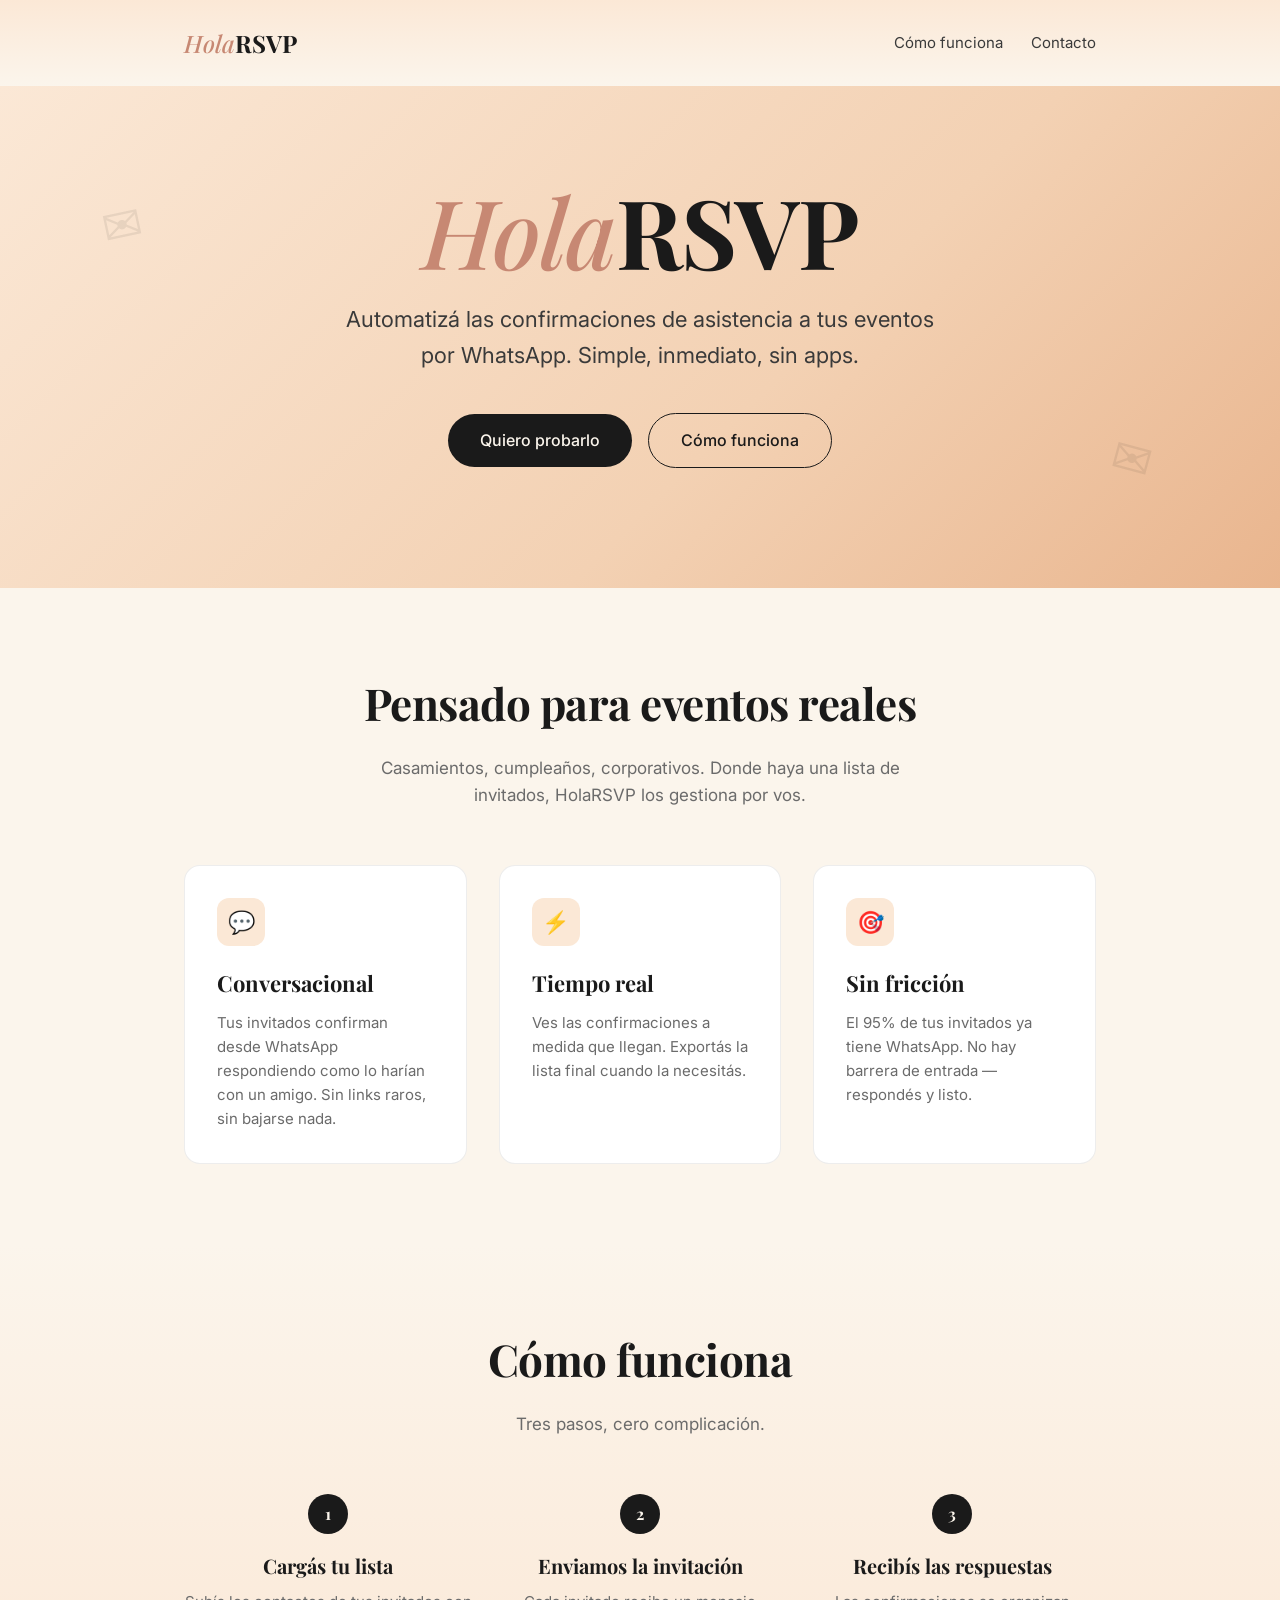
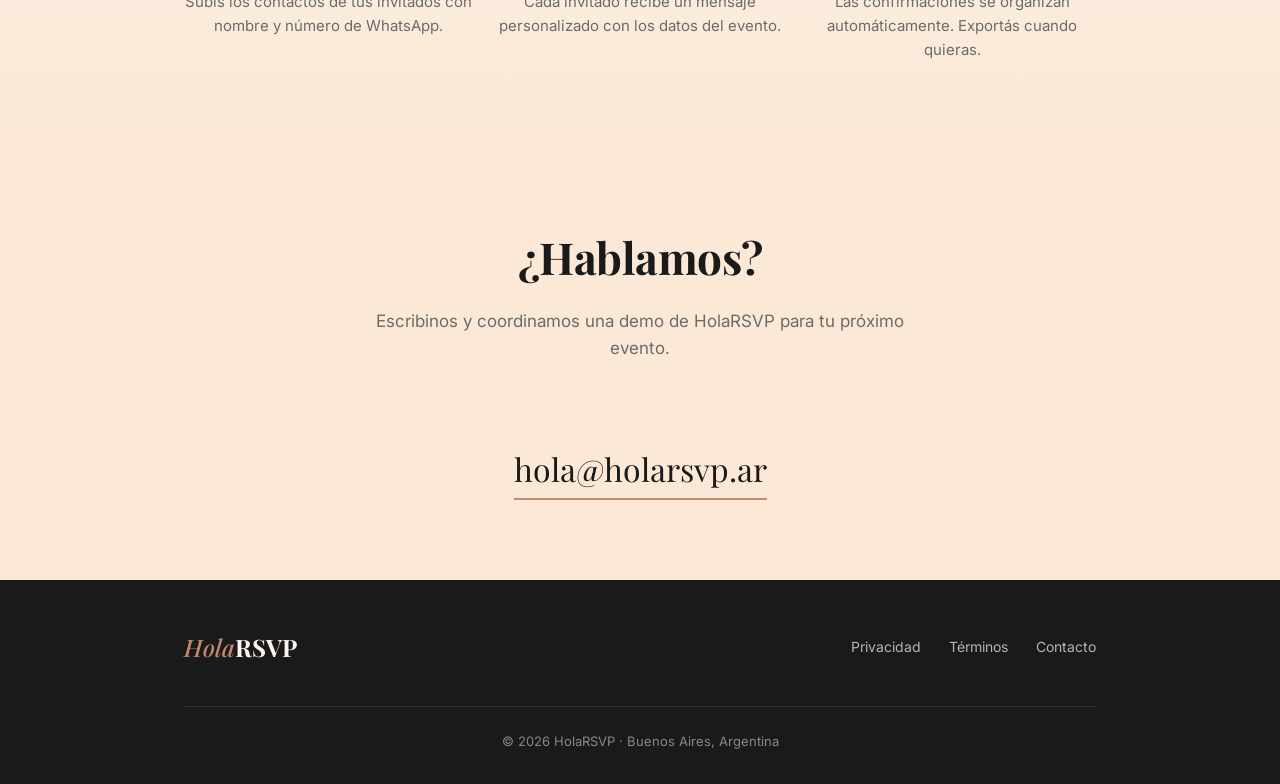
==== index.html @ f4795890 "Initial landing page - Home with hero, features, how it works, contact - Privacy policy (Ley 25.326 " ====
<!DOCTYPE html>
<html lang="es-AR">
<head>
<meta charset="UTF-8">
<meta name="viewport" content="width=device-width, initial-scale=1.0">
<title>HolaRSVP · Confirmaciones de asistencia por WhatsApp</title>
<meta name="description" content="HolaRSVP automatiza las confirmaciones de asistencia a tus eventos por WhatsApp. Casamientos, cumpleaños, corporativos.">
<meta property="og:title" content="HolaRSVP">
<meta property="og:description" content="Confirmaciones de asistencia a tus eventos por WhatsApp, automatizadas.">
<meta property="og:type" content="website">
<meta property="og:url" content="https://holarsvp.ar">
<link rel="preconnect" href="https://fonts.googleapis.com">
<link rel="preconnect" href="https://fonts.gstatic.com" crossorigin>
<link href="https://fonts.googleapis.com/css2?family=Inter:wght@400;500;600&family=Playfair+Display:ital,wght@0,500;0,700;1,500&display=swap" rel="stylesheet">
<link rel="stylesheet" href="styles.css">
</head>
<body>

<header class="site-header">
  <div class="container">
    <a href="/" class="brand"><span class="hola">Hola</span>RSVP</a>
    <nav class="nav">
      <a href="#como-funciona">Cómo funciona</a>
      <a href="#contacto">Contacto</a>
    </nav>
  </div>
</header>

<section class="hero">
  <div class="container hero-content">
    <h1 class="wordmark"><span class="hola">Hola</span><span class="rsvp">RSVP</span></h1>
    <p class="tagline">Automatizá las confirmaciones de asistencia a tus eventos por WhatsApp. Simple, inmediato, sin apps.</p>
    <a href="#contacto" class="cta">Quiero probarlo</a>
    <a href="#como-funciona" class="cta secondary">Cómo funciona</a>
  </div>
</section>

<section class="features">
  <div class="container">
    <h2 class="section-title">Pensado para eventos reales</h2>
    <p class="section-subtitle">Casamientos, cumpleaños, corporativos. Donde haya una lista de invitados, HolaRSVP los gestiona por vos.</p>
    <div class="feature-grid">
      <div class="feature">
        <div class="feature-icon">💬</div>
        <h3>Conversacional</h3>
        <p>Tus invitados confirman desde WhatsApp respondiendo como lo harían con un amigo. Sin links raros, sin bajarse nada.</p>
      </div>
      <div class="feature">
        <div class="feature-icon">⚡</div>
        <h3>Tiempo real</h3>
        <p>Ves las confirmaciones a medida que llegan. Exportás la lista final cuando la necesitás.</p>
      </div>
      <div class="feature">
        <div class="feature-icon">🎯</div>
        <h3>Sin fricción</h3>
        <p>El 95% de tus invitados ya tiene WhatsApp. No hay barrera de entrada — respondés y listo.</p>
      </div>
    </div>
  </div>
</section>

<section class="how" id="como-funciona">
  <div class="container">
    <h2 class="section-title">Cómo funciona</h2>
    <p class="section-subtitle">Tres pasos, cero complicación.</p>
    <div class="steps">
      <div class="step">
        <div class="step-num"></div>
        <h3>Cargás tu lista</h3>
        <p>Subís los contactos de tus invitados con nombre y número de WhatsApp.</p>
      </div>
      <div class="step">
        <div class="step-num"></div>
        <h3>Enviamos la invitación</h3>
        <p>Cada invitado recibe un mensaje personalizado con los datos del evento.</p>
      </div>
      <div class="step">
        <div class="step-num"></div>
        <h3>Recibís las respuestas</h3>
        <p>Las confirmaciones se organizan automáticamente. Exportás cuando quieras.</p>
      </div>
    </div>
  </div>
</section>

<section class="contact" id="contacto">
  <div class="container">
    <h2 class="section-title">¿Hablamos?</h2>
    <p class="section-subtitle">Escribinos y coordinamos una demo de HolaRSVP para tu próximo evento.</p>
    <a href="mailto:hola@holarsvp.ar" class="contact-email">hola@holarsvp.ar</a>
  </div>
</section>

<footer class="site-footer">
  <div class="container">
    <a href="/" class="brand"><span class="hola">Hola</span><span class="rsvp">RSVP</span></a>
    <div class="footer-links">
      <a href="/privacidad.html">Privacidad</a>
      <a href="/terminos.html">Términos</a>
      <a href="mailto:hola@holarsvp.ar">Contacto</a>
    </div>
    <div class="footer-copy">
      © 2026 HolaRSVP · Buenos Aires, Argentina
    </div>
  </div>
</footer>

</body>
</html>
---- styles.css ----
:root {
  --peach-light: #fbe8d6;
  --peach: #f3d1b3;
  --peach-deep: #e9b58e;
  --rose: #c78873;
  --rose-dark: #a86b56;
  --ink: #1a1a1a;
  --ink-soft: #3a3a3a;
  --cream: #fbf5ec;
  --muted: #6b6b6b;
  --line: rgba(26, 26, 26, 0.08);
}

* {
  box-sizing: border-box;
  margin: 0;
  padding: 0;
}

html {
  scroll-behavior: smooth;
}

body {
  font-family: 'Inter', -apple-system, BlinkMacSystemFont, 'Segoe UI', sans-serif;
  color: var(--ink);
  background: var(--cream);
  line-height: 1.6;
  -webkit-font-smoothing: antialiased;
}

.container {
  max-width: 960px;
  margin: 0 auto;
  padding: 0 24px;
}

/* Header */
.site-header {
  padding: 24px 0;
  background: linear-gradient(180deg, var(--peach-light) 0%, var(--cream) 100%);
}

.site-header .container {
  display: flex;
  justify-content: space-between;
  align-items: center;
}

.brand {
  font-family: 'Playfair Display', Georgia, serif;
  font-size: 24px;
  font-weight: 700;
  color: var(--ink);
  text-decoration: none;
}

.brand .hola {
  color: var(--rose);
  font-style: italic;
  font-weight: 500;
}

.nav a {
  color: var(--ink-soft);
  text-decoration: none;
  margin-left: 24px;
  font-size: 15px;
}

.nav a:hover {
  color: var(--rose);
}

/* Hero */
.hero {
  background: linear-gradient(135deg, var(--peach-light) 0%, var(--peach) 60%, var(--peach-deep) 100%);
  padding: 96px 0 120px;
  position: relative;
  overflow: hidden;
}

.hero::before,
.hero::after {
  content: "✉";
  position: absolute;
  color: rgba(26, 26, 26, 0.08);
  font-size: 48px;
  pointer-events: none;
}

.hero::before {
  top: 20%;
  left: 8%;
  transform: rotate(-12deg);
}

.hero::after {
  bottom: 18%;
  right: 10%;
  transform: rotate(15deg);
}

.hero-content {
  text-align: center;
  position: relative;
  z-index: 1;
}

.wordmark {
  font-family: 'Playfair Display', Georgia, serif;
  font-size: clamp(56px, 10vw, 96px);
  font-weight: 700;
  letter-spacing: -1px;
  margin-bottom: 24px;
  line-height: 1;
}

.wordmark .hola {
  color: var(--rose);
  font-style: italic;
  font-weight: 500;
}

.wordmark .rsvp {
  color: var(--ink);
}

.tagline {
  font-size: clamp(18px, 2.5vw, 22px);
  color: var(--ink-soft);
  max-width: 600px;
  margin: 0 auto 40px;
}

.cta {
  display: inline-block;
  background: var(--ink);
  color: var(--cream);
  padding: 14px 32px;
  border-radius: 999px;
  text-decoration: none;
  font-weight: 500;
  font-size: 16px;
  transition: transform 0.15s ease, background 0.15s ease;
}

.cta:hover {
  background: var(--rose-dark);
  transform: translateY(-1px);
}

.cta.secondary {
  background: transparent;
  color: var(--ink);
  border: 1.5px solid var(--ink);
  margin-left: 12px;
}

.cta.secondary:hover {
  background: var(--ink);
  color: var(--cream);
}

/* Sections */
section {
  padding: 80px 0;
}

.section-title {
  font-family: 'Playfair Display', Georgia, serif;
  font-size: clamp(32px, 5vw, 44px);
  font-weight: 700;
  text-align: center;
  margin-bottom: 16px;
  letter-spacing: -0.5px;
}

.section-subtitle {
  text-align: center;
  color: var(--muted);
  font-size: 17px;
  max-width: 560px;
  margin: 0 auto 56px;
}

/* Features */
.features {
  background: var(--cream);
}

.feature-grid {
  display: grid;
  grid-template-columns: repeat(auto-fit, minmax(260px, 1fr));
  gap: 32px;
}

.feature {
  padding: 32px;
  background: white;
  border-radius: 16px;
  border: 1px solid var(--line);
}

.feature-icon {
  width: 48px;
  height: 48px;
  border-radius: 12px;
  background: var(--peach-light);
  display: flex;
  align-items: center;
  justify-content: center;
  font-size: 22px;
  margin-bottom: 20px;
}

.feature h3 {
  font-family: 'Playfair Display', Georgia, serif;
  font-size: 22px;
  font-weight: 700;
  margin-bottom: 10px;
  color: var(--ink);
}

.feature p {
  color: var(--muted);
  font-size: 15px;
}

/* How it works */
.how {
  background: linear-gradient(180deg, var(--cream) 0%, var(--peach-light) 100%);
}

.steps {
  display: grid;
  grid-template-columns: repeat(auto-fit, minmax(220px, 1fr));
  gap: 24px;
  counter-reset: step;
}

.step {
  text-align: center;
  counter-increment: step;
}

.step-num {
  display: inline-flex;
  align-items: center;
  justify-content: center;
  width: 40px;
  height: 40px;
  border-radius: 50%;
  background: var(--ink);
  color: var(--cream);
  font-family: 'Playfair Display', Georgia, serif;
  font-weight: 700;
  margin-bottom: 16px;
}

.step-num::before {
  content: counter(step);
}

.step h3 {
  font-family: 'Playfair Display', Georgia, serif;
  font-size: 20px;
  margin-bottom: 8px;
}

.step p {
  color: var(--muted);
  font-size: 15px;
}

/* Contact */
.contact {
  background: var(--peach-light);
  text-align: center;
}

.contact-email {
  font-family: 'Playfair Display', Georgia, serif;
  font-size: clamp(24px, 4vw, 32px);
  color: var(--ink);
  text-decoration: none;
  border-bottom: 2px solid var(--rose);
  padding-bottom: 4px;
  display: inline-block;
  margin-top: 24px;
}

.contact-email:hover {
  color: var(--rose);
}

/* Footer */
.site-footer {
  background: var(--ink);
  color: var(--cream);
  padding: 48px 0 32px;
}

.site-footer .container {
  display: flex;
  justify-content: space-between;
  align-items: center;
  flex-wrap: wrap;
  gap: 16px;
}

.site-footer .brand {
  color: var(--cream);
}

.site-footer .brand .rsvp {
  color: var(--cream);
}

.footer-links a {
  color: rgba(251, 245, 236, 0.7);
  text-decoration: none;
  margin-left: 24px;
  font-size: 14px;
}

.footer-links a:hover {
  color: var(--cream);
}

.footer-copy {
  width: 100%;
  text-align: center;
  color: rgba(251, 245, 236, 0.5);
  font-size: 13px;
  margin-top: 24px;
  padding-top: 24px;
  border-top: 1px solid rgba(251, 245, 236, 0.1);
}

/* Legal pages */
.legal {
  padding: 64px 0 96px;
  max-width: 760px;
  margin: 0 auto;
}

.legal h1 {
  font-family: 'Playfair Display', Georgia, serif;
  font-size: clamp(36px, 6vw, 48px);
  margin-bottom: 8px;
  letter-spacing: -0.5px;
}

.legal .updated {
  color: var(--muted);
  font-size: 14px;
  margin-bottom: 40px;
}

.legal h2 {
  font-family: 'Playfair Display', Georgia, serif;
  font-size: 24px;
  margin: 40px 0 12px;
  color: var(--ink);
}

.legal p,
.legal li {
  color: var(--ink-soft);
  margin-bottom: 12px;
}

.legal ul {
  padding-left: 24px;
  margin-bottom: 16px;
}

.legal a {
  color: var(--rose-dark);
}

/* Responsive */
@media (max-width: 640px) {
  .site-header .container {
    flex-direction: column;
    gap: 12px;
  }
  .nav a {
    margin: 0 12px;
  }
  .site-footer .container {
    flex-direction: column;
    text-align: center;
  }
  .footer-links a {
    margin: 0 12px;
  }
  .cta.secondary {
    margin-left: 0;
    margin-top: 12px;
  }
}
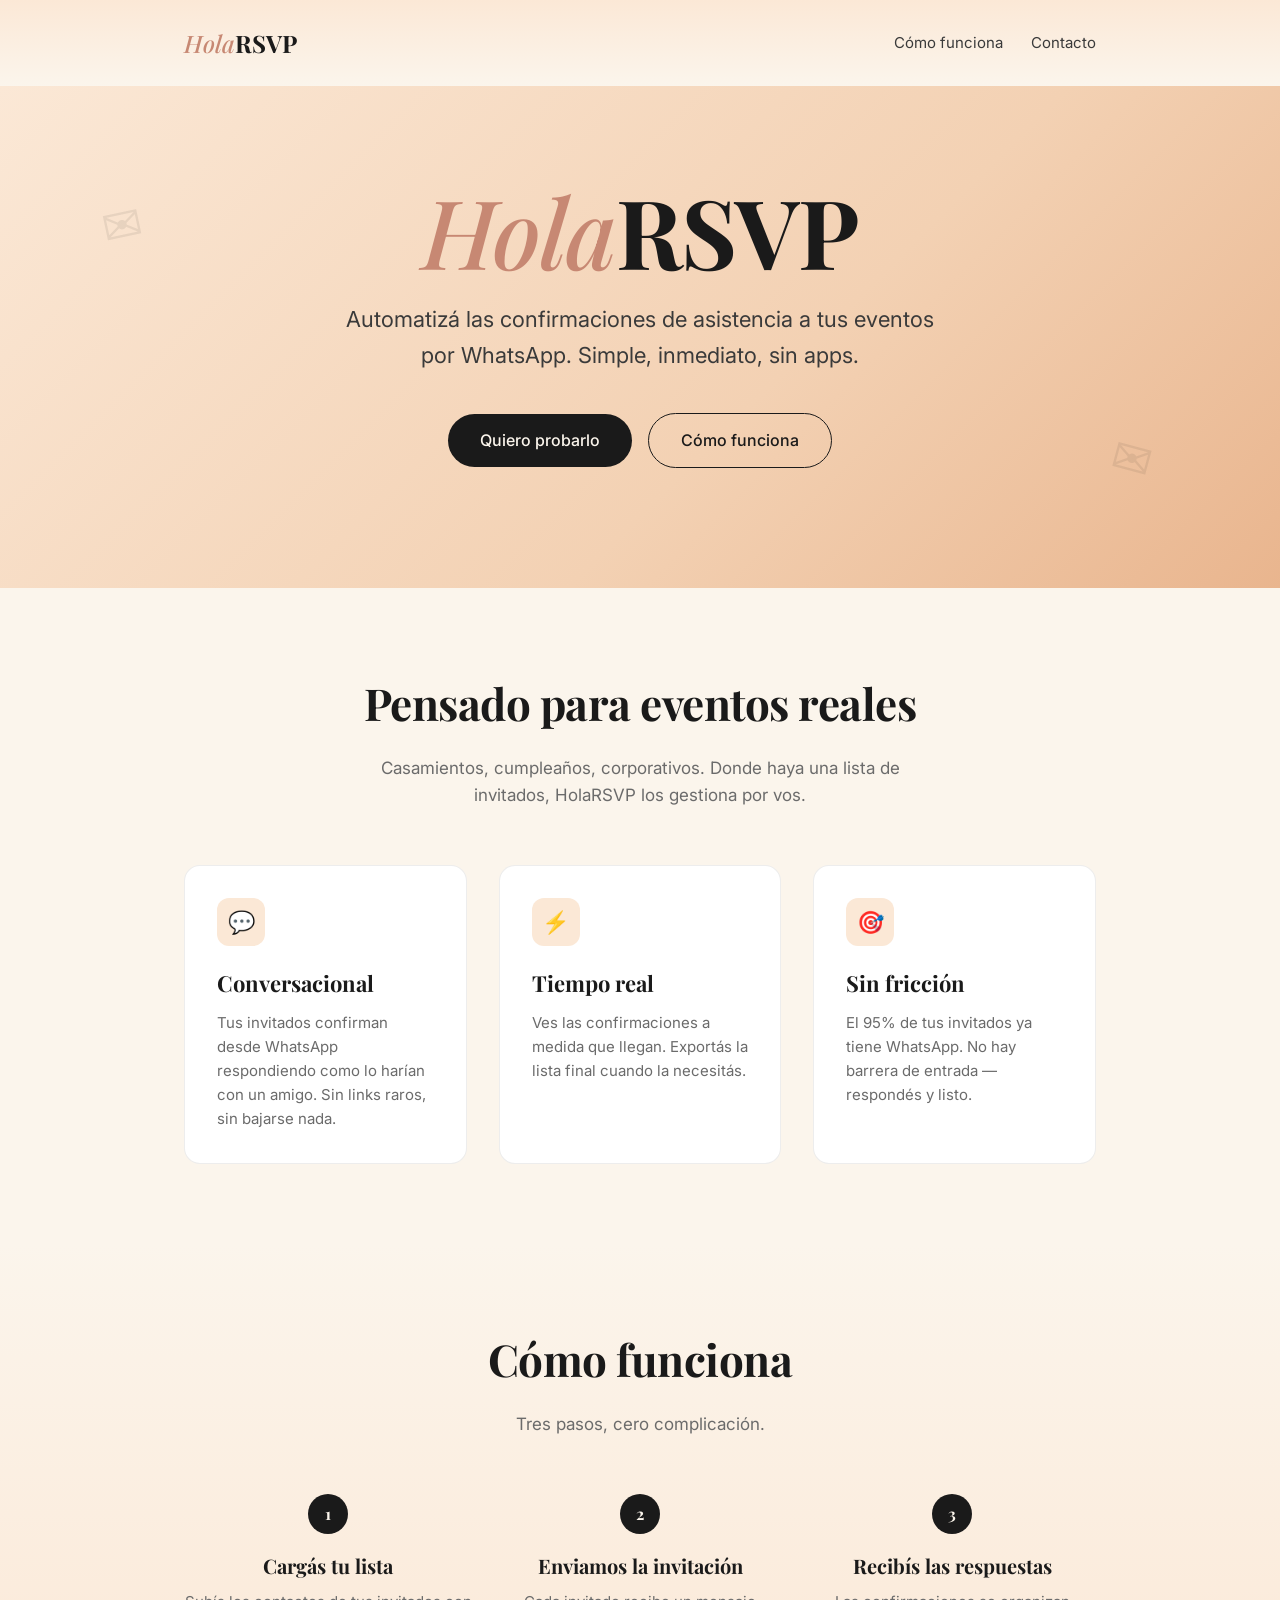
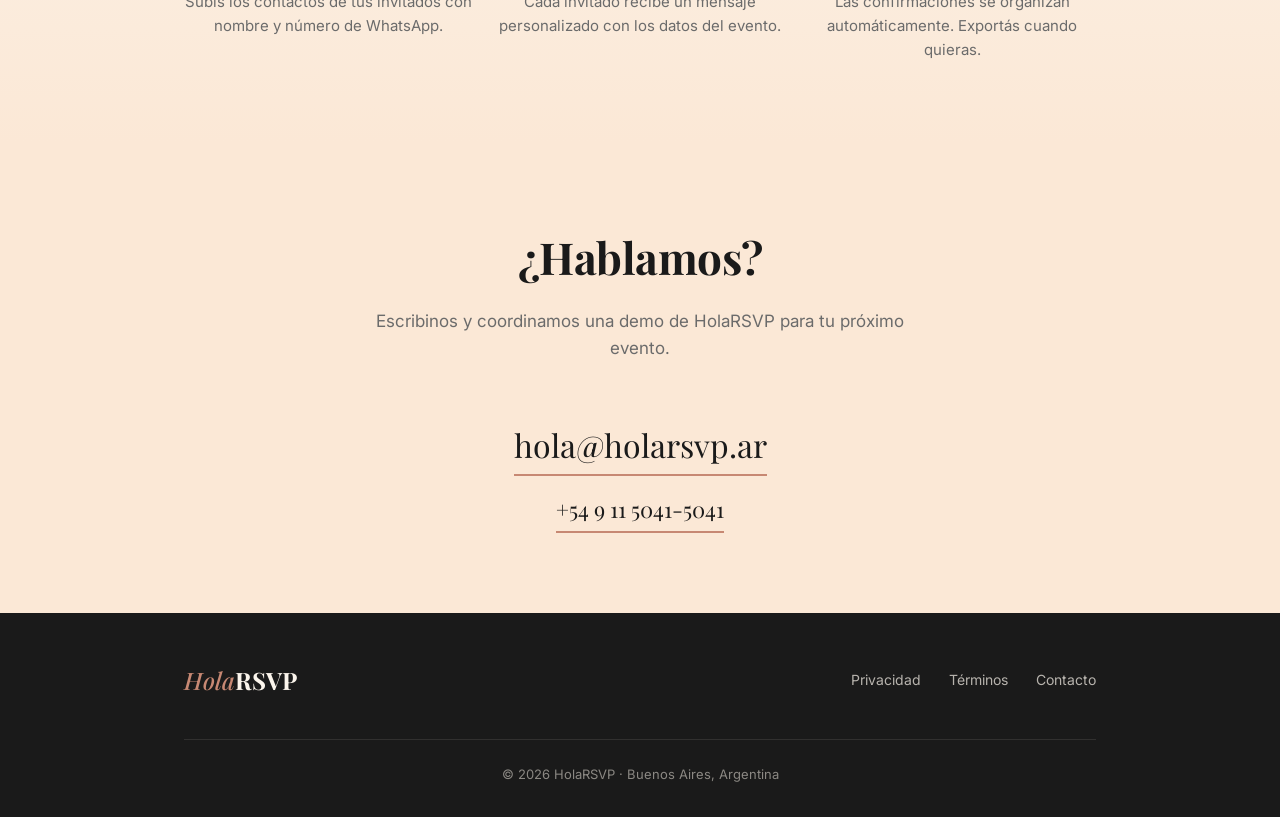
==== commit 43a28dad: "Add WhatsApp phone number to contact section" ====
--- a/index.html
+++ b/index.html
@@ -87,7 +87,10 @@
   <div class="container">
     <h2 class="section-title">¿Hablamos?</h2>
     <p class="section-subtitle">Escribinos y coordinamos una demo de HolaRSVP para tu próximo evento.</p>
-    <a href="mailto:hola@holarsvp.ar" class="contact-email">hola@holarsvp.ar</a>
+    <div class="contact-methods">
+      <a href="mailto:hola@holarsvp.ar" class="contact-email">hola@holarsvp.ar</a>
+      <a href="https://wa.me/5491150415041" class="contact-phone">+54 9 11 5041-5041</a>
+    </div>
   </div>
 </section>
 
--- a/styles.css
+++ b/styles.css
@@ -279,18 +279,35 @@
   text-align: center;
 }
 
-.contact-email {
-  font-family: 'Playfair Display', Georgia, serif;
-  font-size: clamp(24px, 4vw, 32px);
+.contact-methods {
+  display: flex;
+  flex-direction: column;
+  align-items: center;
+  gap: 16px;
+  margin-top: 24px;
+}
+
+.contact-email,
+.contact-phone {
+  font-family: 'Playfair Display', Georgia, serif;
   color: var(--ink);
   text-decoration: none;
   border-bottom: 2px solid var(--rose);
   padding-bottom: 4px;
   display: inline-block;
-  margin-top: 24px;
-}
-
-.contact-email:hover {
+  transition: color 0.15s ease;
+}
+
+.contact-email {
+  font-size: clamp(24px, 4vw, 32px);
+}
+
+.contact-phone {
+  font-size: clamp(18px, 3vw, 22px);
+}
+
+.contact-email:hover,
+.contact-phone:hover {
   color: var(--rose);
 }
 
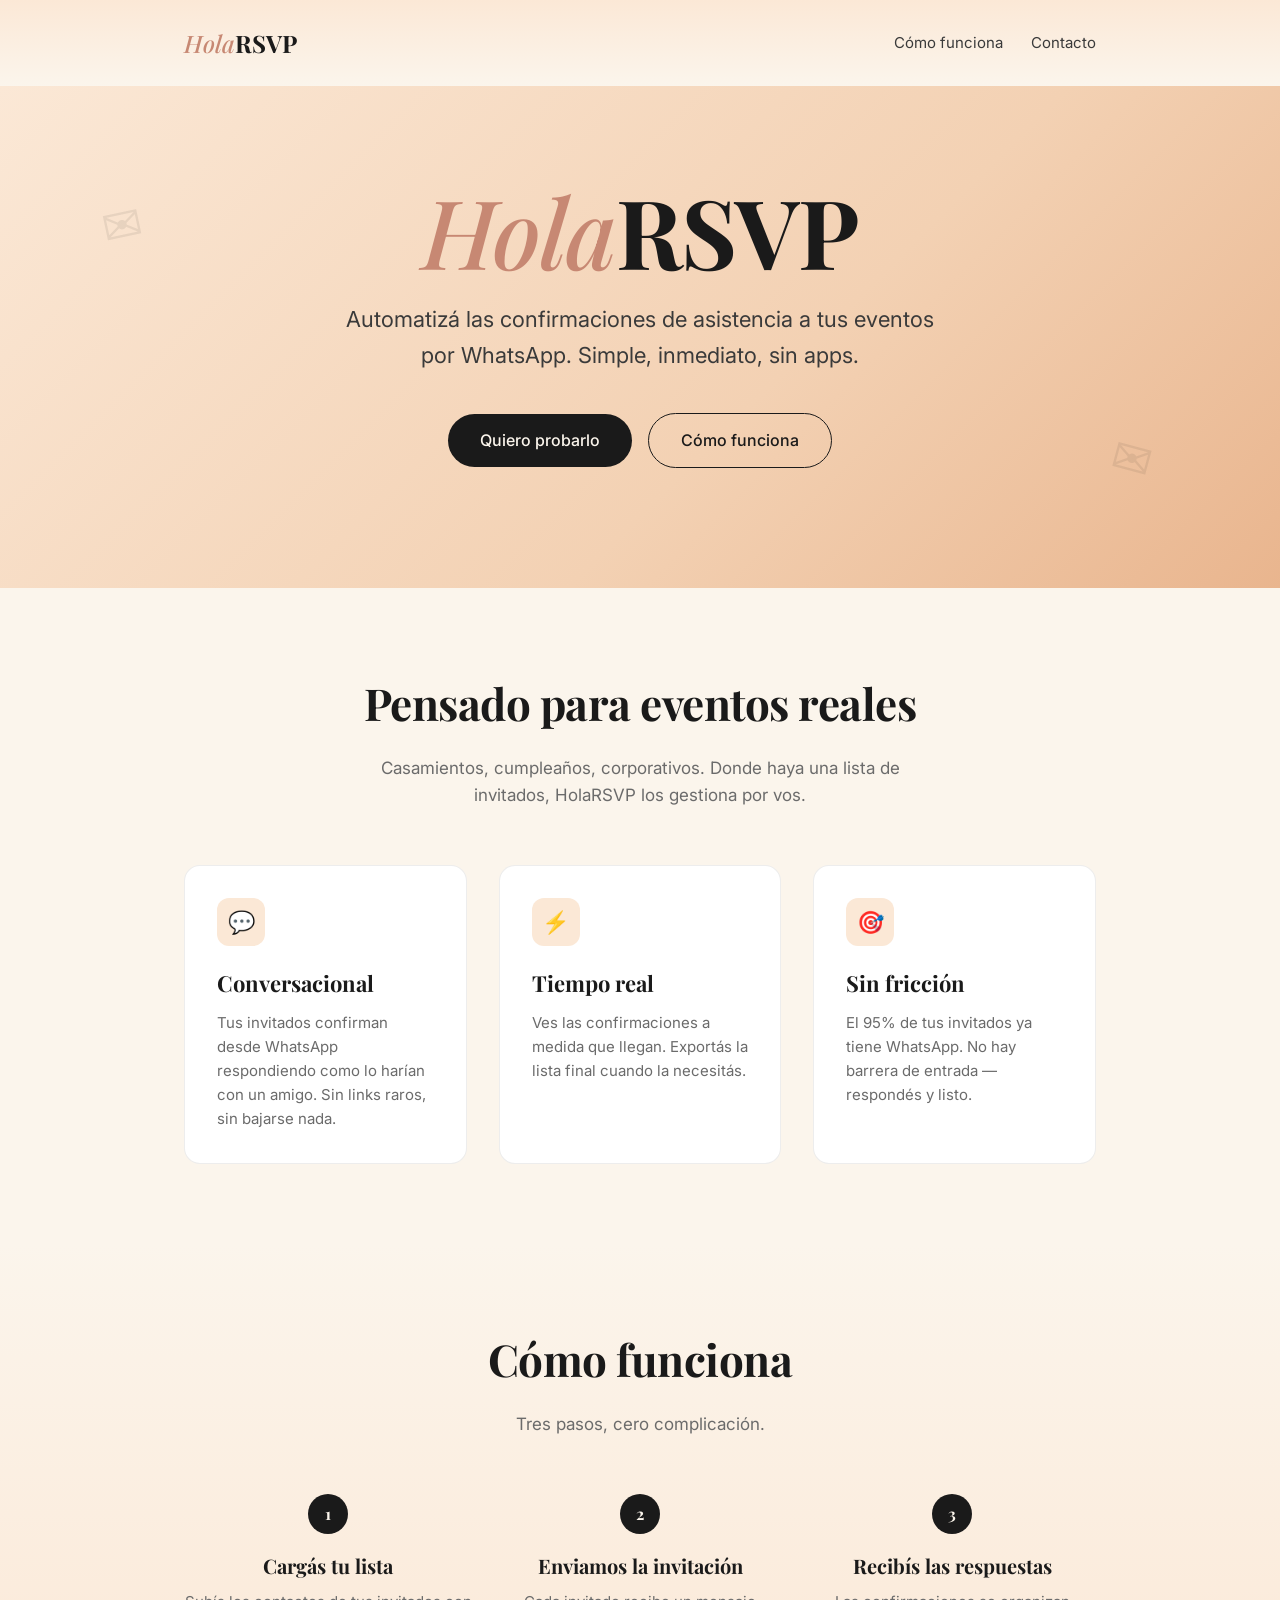
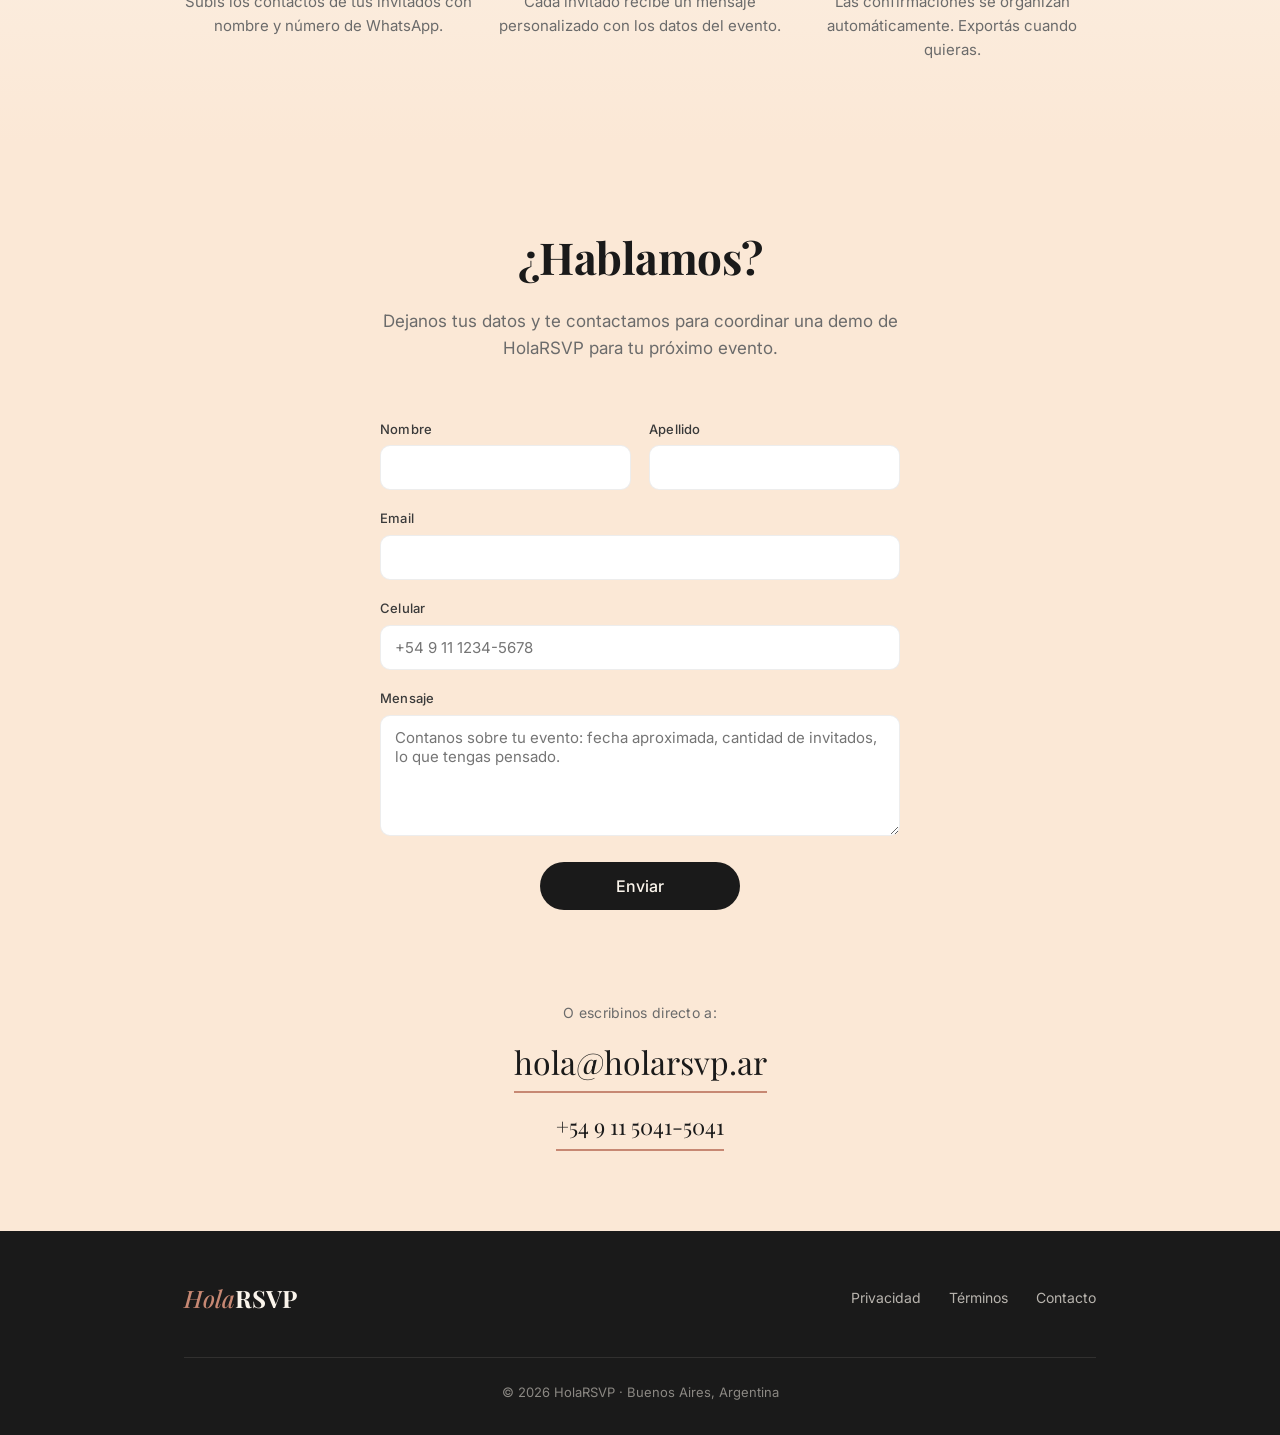
==== commit 12da15c5: "Add contact form with Web3Forms integration - Form fields: nombre, apellido, email, celular, mensaje" ====
--- a/index.html
+++ b/index.html
@@ -86,7 +86,45 @@
 <section class="contact" id="contacto">
   <div class="container">
     <h2 class="section-title">¿Hablamos?</h2>
-    <p class="section-subtitle">Escribinos y coordinamos una demo de HolaRSVP para tu próximo evento.</p>
+    <p class="section-subtitle">Dejanos tus datos y te contactamos para coordinar una demo de HolaRSVP para tu próximo evento.</p>
+
+    <form id="contact-form" class="contact-form" novalidate>
+      <input type="hidden" name="access_key" value="e4f3761b-7d6a-4507-808b-f6d0a7793be9">
+      <input type="hidden" name="subject" value="Nuevo contacto desde HolaRSVP">
+      <input type="hidden" name="from_name" value="HolaRSVP Web">
+      <input type="checkbox" name="botcheck" class="honeypot" tabindex="-1" autocomplete="off" aria-hidden="true">
+
+      <div class="form-row">
+        <div class="form-field">
+          <label for="nombre">Nombre</label>
+          <input type="text" id="nombre" name="nombre" required autocomplete="given-name">
+        </div>
+        <div class="form-field">
+          <label for="apellido">Apellido</label>
+          <input type="text" id="apellido" name="apellido" required autocomplete="family-name">
+        </div>
+      </div>
+
+      <div class="form-field">
+        <label for="email">Email</label>
+        <input type="email" id="email" name="email" required autocomplete="email">
+      </div>
+
+      <div class="form-field">
+        <label for="celular">Celular</label>
+        <input type="tel" id="celular" name="celular" required autocomplete="tel" placeholder="+54 9 11 1234-5678">
+      </div>
+
+      <div class="form-field">
+        <label for="mensaje">Mensaje</label>
+        <textarea id="mensaje" name="mensaje" rows="5" required placeholder="Contanos sobre tu evento: fecha aproximada, cantidad de invitados, lo que tengas pensado."></textarea>
+      </div>
+
+      <button type="submit" class="cta">Enviar</button>
+      <p class="form-status" role="status" aria-live="polite"></p>
+    </form>
+
+    <p class="contact-alt">O escribinos directo a:</p>
     <div class="contact-methods">
       <a href="mailto:hola@holarsvp.ar" class="contact-email">hola@holarsvp.ar</a>
       <a href="https://wa.me/5491150415041" class="contact-phone">+54 9 11 5041-5041</a>
@@ -108,5 +146,41 @@
   </div>
 </footer>
 
+<script>
+  document.getElementById('contact-form').addEventListener('submit', async (e) => {
+    e.preventDefault();
+    const form = e.target;
+    const status = form.querySelector('.form-status');
+    const button = form.querySelector('button[type="submit"]');
+
+    status.textContent = '';
+    status.className = 'form-status';
+    button.disabled = true;
+    button.textContent = 'Enviando…';
+
+    try {
+      const res = await fetch('https://api.web3forms.com/submit', {
+        method: 'POST',
+        body: new FormData(form),
+      });
+      const data = await res.json();
+      if (data.success) {
+        status.textContent = '¡Gracias! Recibimos tu mensaje y te contactamos pronto.';
+        status.classList.add('success');
+        form.reset();
+      } else {
+        status.textContent = data.message || 'Hubo un problema. Probá de nuevo en un momento.';
+        status.classList.add('error');
+      }
+    } catch (err) {
+      status.textContent = 'No pudimos enviar el mensaje. Escribinos a hola@holarsvp.ar.';
+      status.classList.add('error');
+    } finally {
+      button.disabled = false;
+      button.textContent = 'Enviar';
+    }
+  });
+</script>
+
 </body>
 </html>
--- a/styles.css
+++ b/styles.css
@@ -279,12 +279,110 @@
   text-align: center;
 }
 
+.contact-form {
+  max-width: 520px;
+  margin: 40px auto 0;
+  text-align: left;
+  display: flex;
+  flex-direction: column;
+  gap: 18px;
+}
+
+.honeypot {
+  position: absolute;
+  left: -9999px;
+  opacity: 0;
+  pointer-events: none;
+}
+
+.form-row {
+  display: grid;
+  grid-template-columns: 1fr 1fr;
+  gap: 18px;
+}
+
+.form-field {
+  display: flex;
+  flex-direction: column;
+}
+
+.form-field label {
+  font-size: 13px;
+  color: var(--ink-soft);
+  margin-bottom: 6px;
+  font-weight: 500;
+  letter-spacing: 0.2px;
+}
+
+.form-field input,
+.form-field textarea {
+  font-family: inherit;
+  font-size: 15px;
+  padding: 12px 14px;
+  background: white;
+  border: 1px solid var(--line);
+  border-radius: 10px;
+  color: var(--ink);
+  transition: border-color 0.15s ease, box-shadow 0.15s ease;
+  width: 100%;
+}
+
+.form-field input:focus,
+.form-field textarea:focus {
+  outline: none;
+  border-color: var(--rose);
+  box-shadow: 0 0 0 3px rgba(199, 136, 115, 0.18);
+}
+
+.form-field textarea {
+  resize: vertical;
+  min-height: 120px;
+}
+
+.contact-form button.cta {
+  align-self: center;
+  min-width: 200px;
+  margin-top: 8px;
+  border: none;
+  cursor: pointer;
+  font-family: inherit;
+  font-size: 16px;
+}
+
+.contact-form button.cta:disabled {
+  opacity: 0.6;
+  cursor: not-allowed;
+  transform: none;
+}
+
+.form-status {
+  text-align: center;
+  font-size: 15px;
+  min-height: 22px;
+  margin-top: 4px;
+}
+
+.form-status.success {
+  color: #3a7d44;
+}
+
+.form-status.error {
+  color: #b04a3f;
+}
+
+.contact-alt {
+  margin-top: 48px;
+  color: var(--muted);
+  font-size: 14px;
+  letter-spacing: 0.3px;
+}
+
 .contact-methods {
   display: flex;
   flex-direction: column;
   align-items: center;
   gap: 16px;
-  margin-top: 24px;
+  margin-top: 12px;
 }
 
 .contact-email,
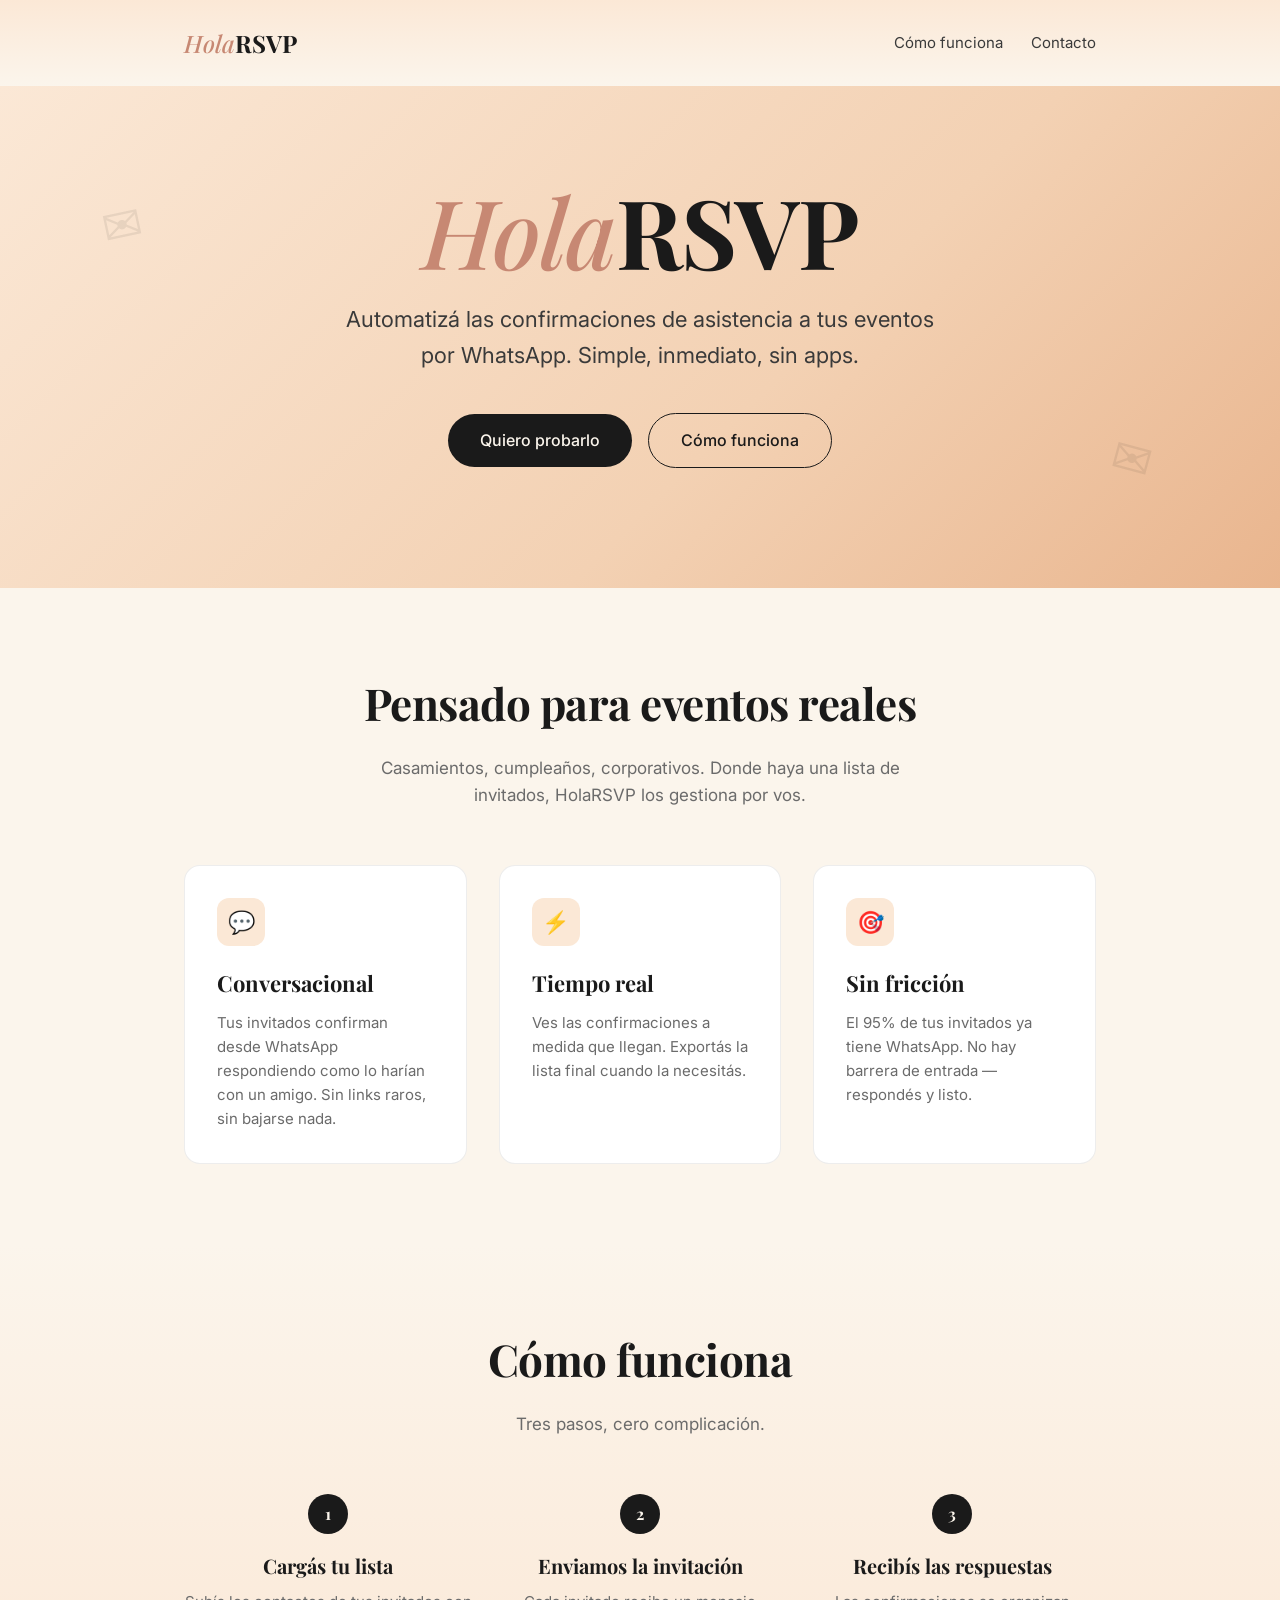
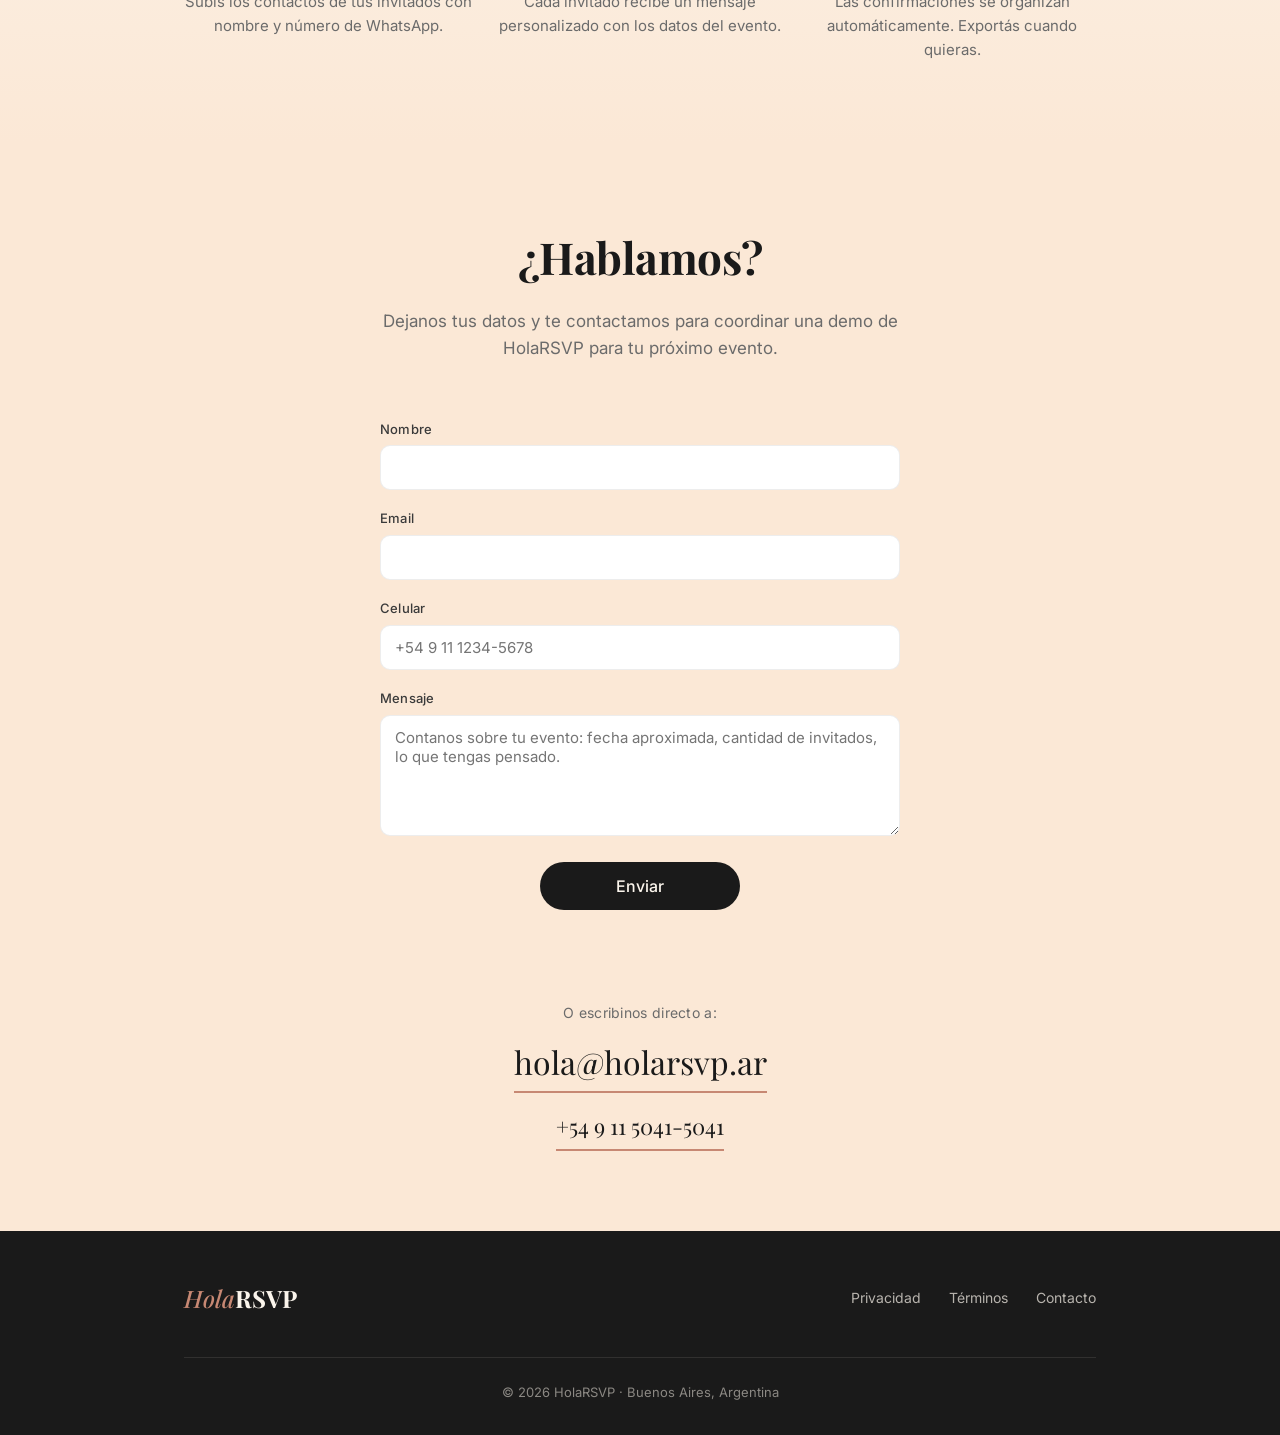
==== commit de0f236b: "Add Meta domain verification tag" ====
--- a/index.html
+++ b/index.html
@@ -3,6 +3,7 @@
 <head>
 <meta charset="UTF-8">
 <meta name="viewport" content="width=device-width, initial-scale=1.0">
+<meta name="facebook-domain-verification" content="sdt5qvfcb1ulh46q0gllbfb2nqqetk" />
 <title>HolaRSVP · Confirmaciones de asistencia por WhatsApp</title>
 <meta name="description" content="HolaRSVP automatiza las confirmaciones de asistencia a tus eventos por WhatsApp. Casamientos, cumpleaños, corporativos.">
 <meta property="og:title" content="HolaRSVP">
@@ -94,15 +95,9 @@
       <input type="hidden" name="from_name" value="HolaRSVP Web">
       <input type="checkbox" name="botcheck" class="honeypot" tabindex="-1" autocomplete="off" aria-hidden="true">
 
-      <div class="form-row">
-        <div class="form-field">
-          <label for="nombre">Nombre</label>
-          <input type="text" id="nombre" name="nombre" required autocomplete="given-name">
-        </div>
-        <div class="form-field">
-          <label for="apellido">Apellido</label>
-          <input type="text" id="apellido" name="apellido" required autocomplete="family-name">
-        </div>
+      <div class="form-field">
+        <label for="nombre">Nombre</label>
+        <input type="text" id="nombre" name="nombre" required autocomplete="name">
       </div>
 
       <div class="form-field">
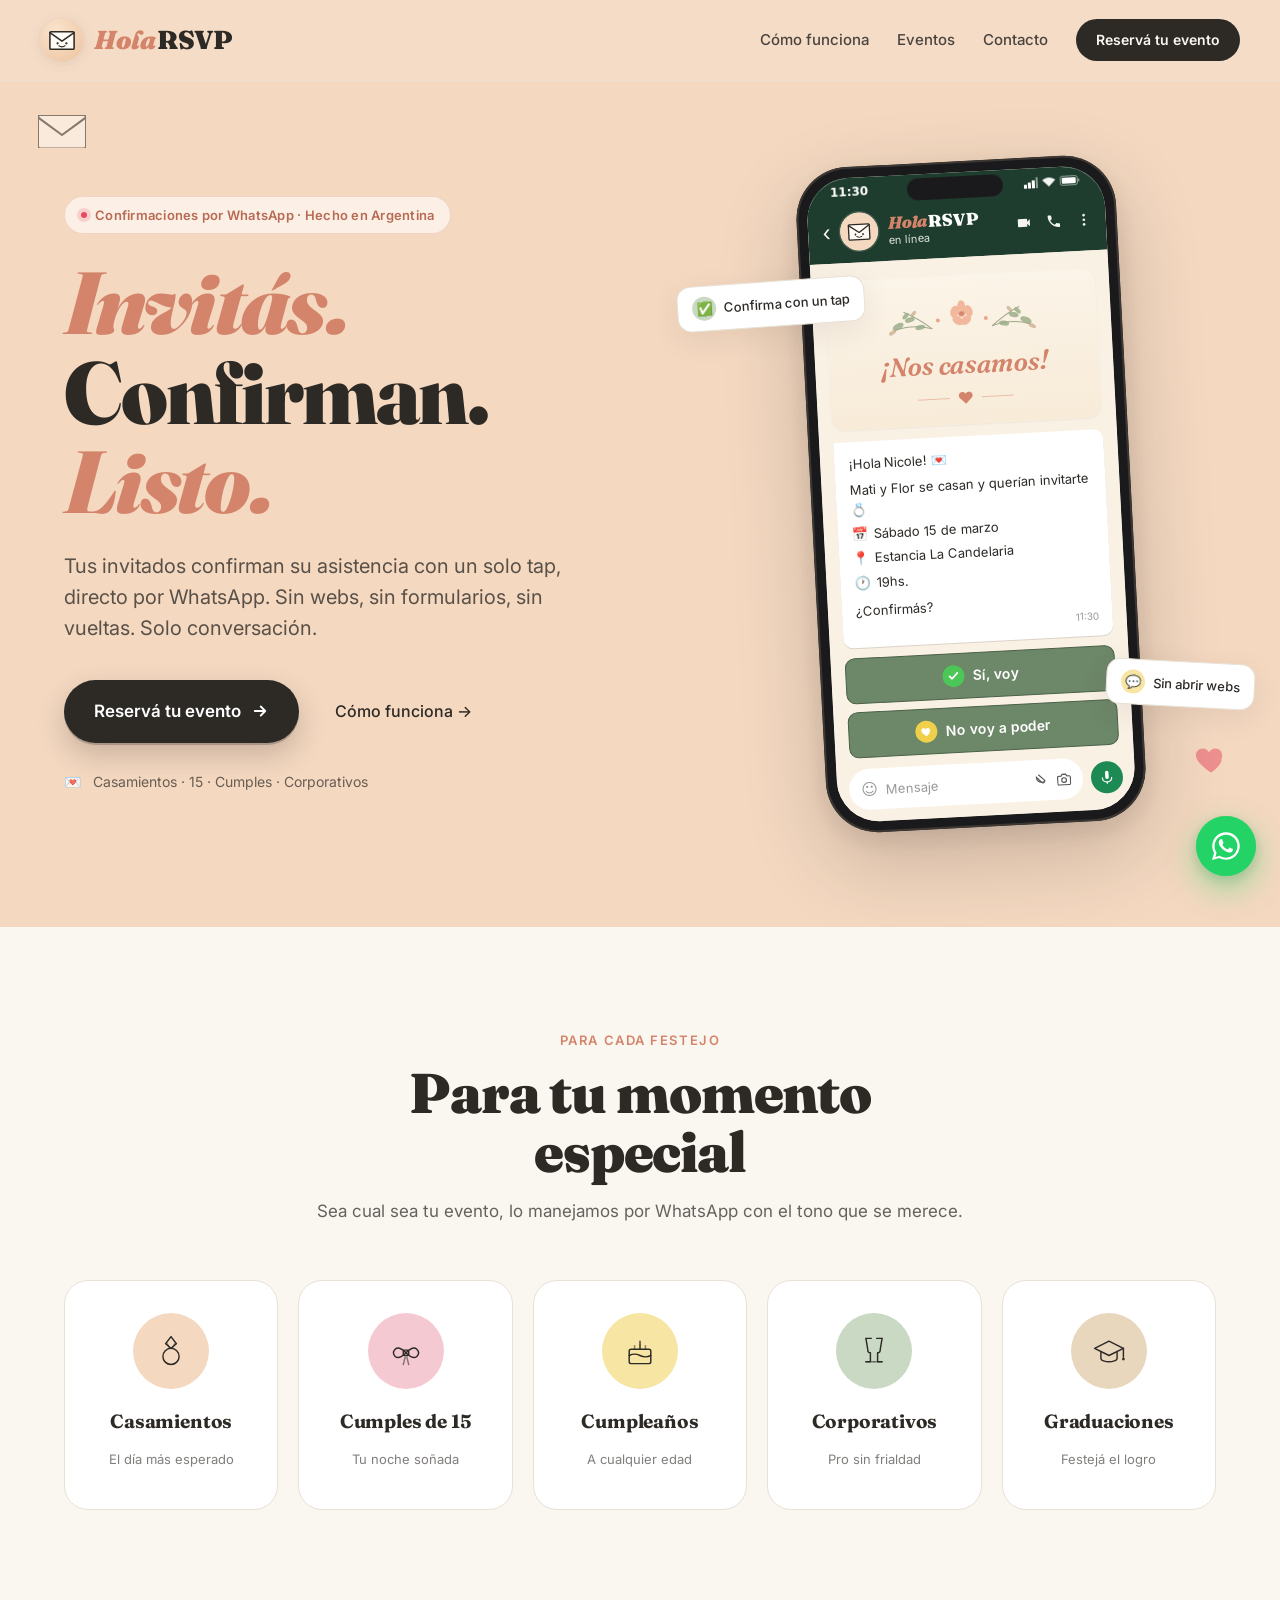
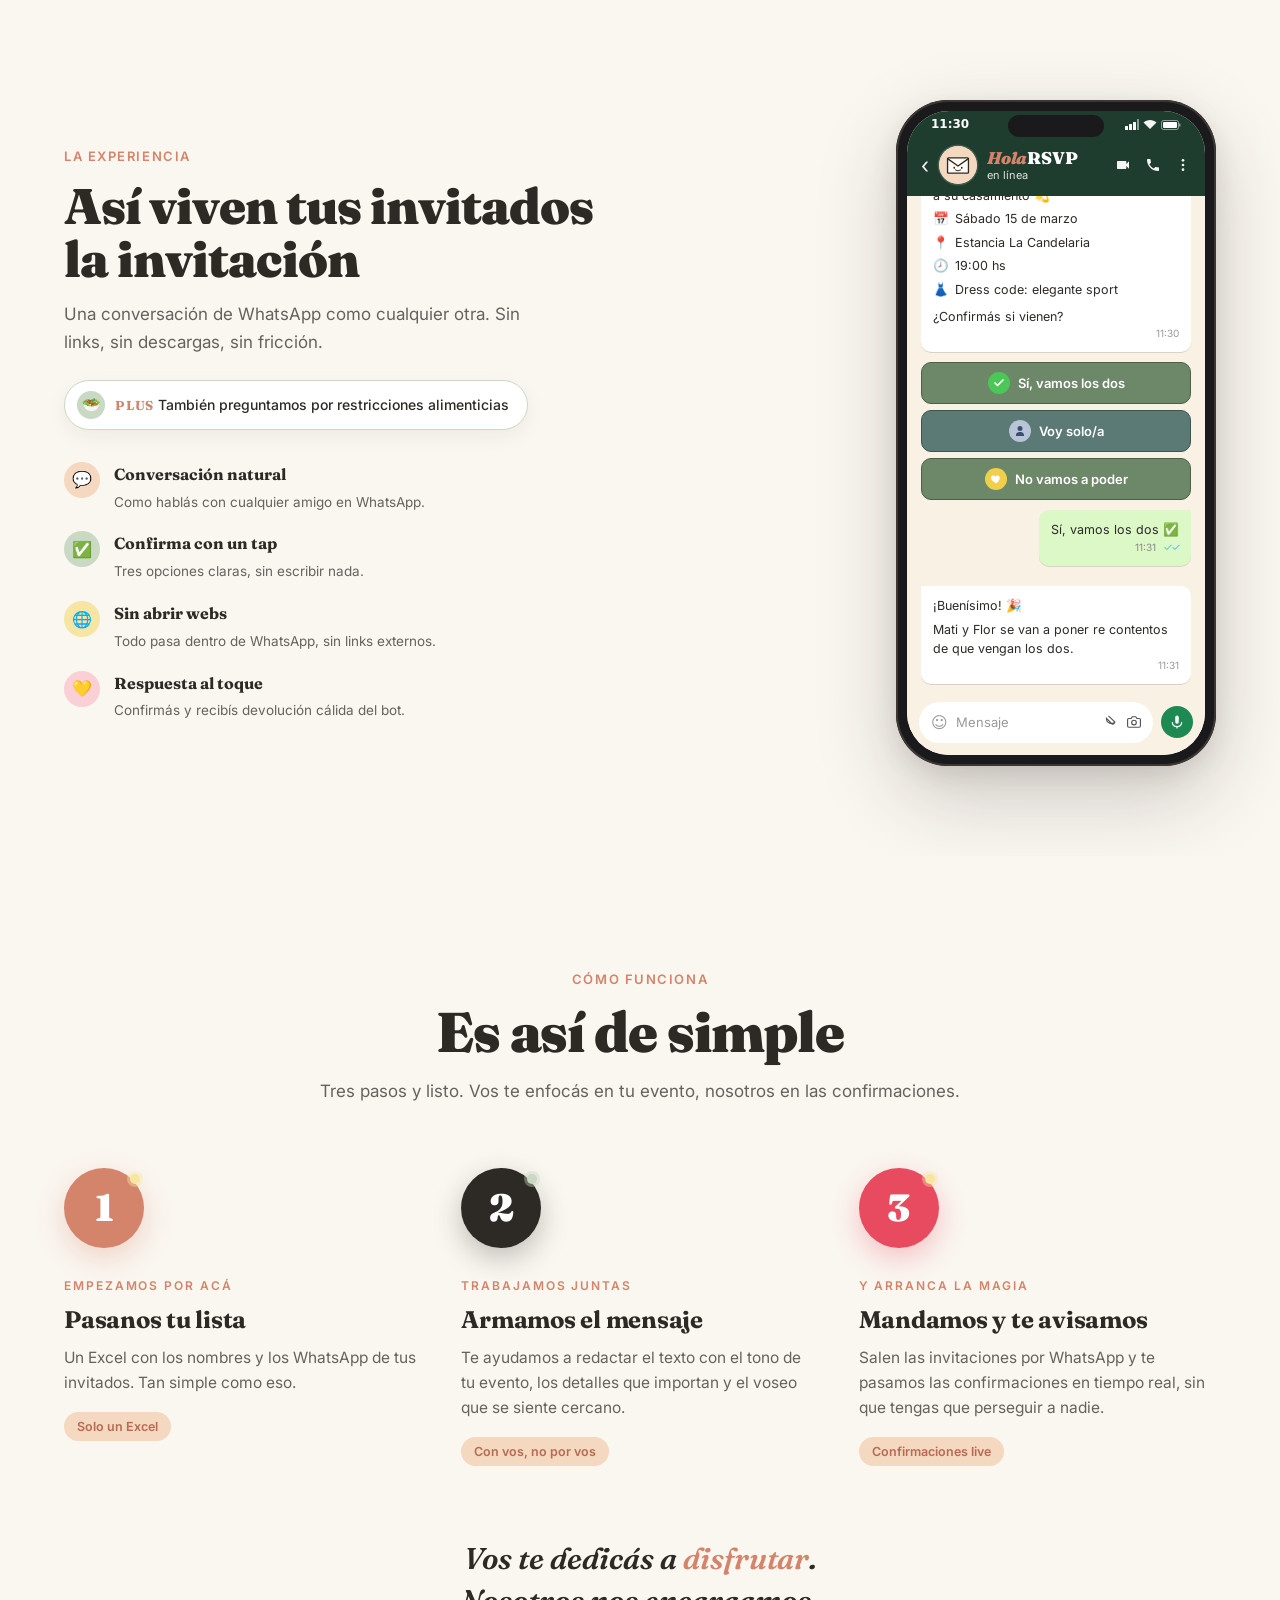
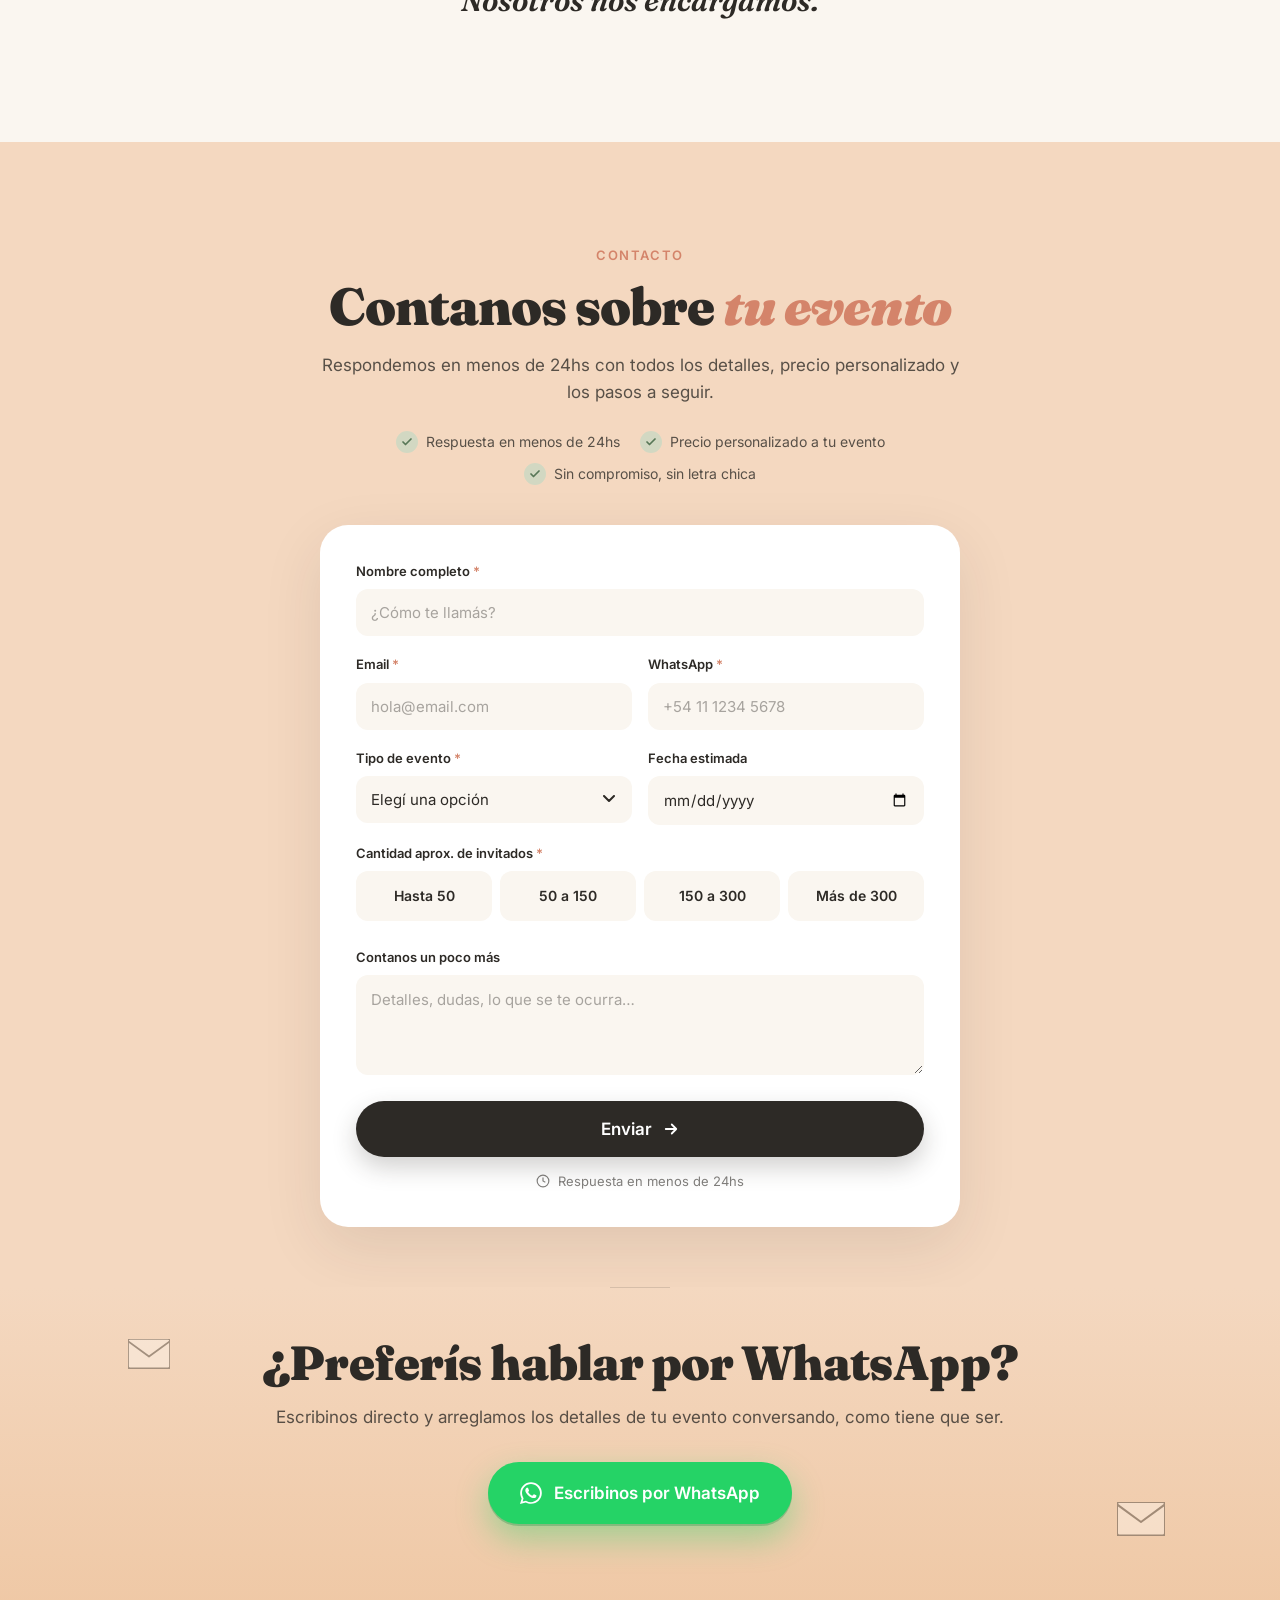
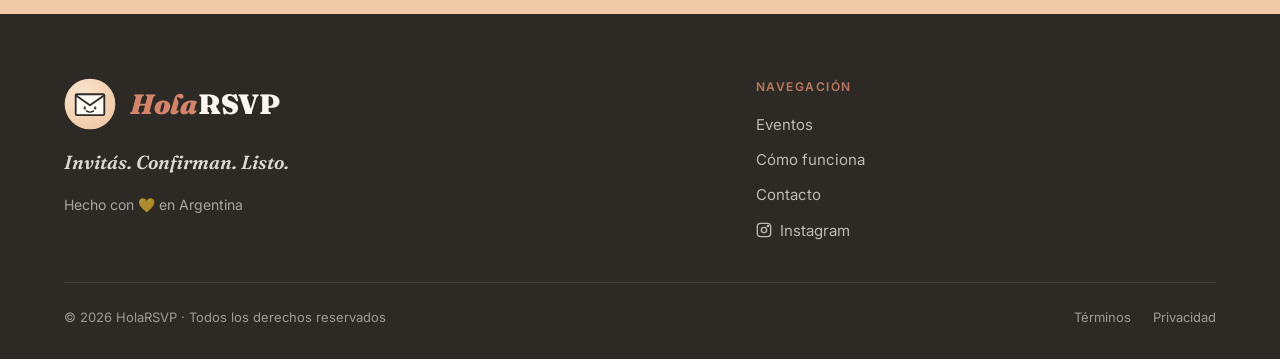
==== commit b11cc563: "Replace landing with designer's HTML - New design (Fraunces serif, peach/terracotta/sage palette, an" ====
--- a/index.html
+++ b/index.html
@@ -1,180 +1,3113 @@
 <!DOCTYPE html>
-<html lang="es-AR">
+<html lang="es">
 <head>
-<meta charset="UTF-8">
-<meta name="viewport" content="width=device-width, initial-scale=1.0">
+<meta charset="UTF-8" />
+<meta name="viewport" content="width=device-width, initial-scale=1.0" />
 <meta name="facebook-domain-verification" content="sdt5qvfcb1ulh46q0gllbfb2nqqetk" />
-<title>HolaRSVP · Confirmaciones de asistencia por WhatsApp</title>
-<meta name="description" content="HolaRSVP automatiza las confirmaciones de asistencia a tus eventos por WhatsApp. Casamientos, cumpleaños, corporativos.">
-<meta property="og:title" content="HolaRSVP">
-<meta property="og:description" content="Confirmaciones de asistencia a tus eventos por WhatsApp, automatizadas.">
-<meta property="og:type" content="website">
-<meta property="og:url" content="https://holarsvp.ar">
+<title>HolaRSVP — Invitás. Confirman. Listo.</title>
+<meta name="description" content="Tus invitados confirman su asistencia con un solo tap, directo por WhatsApp. Sin webs, sin formularios, sin vueltas. Solo conversación." />
+
 <link rel="preconnect" href="https://fonts.googleapis.com">
 <link rel="preconnect" href="https://fonts.gstatic.com" crossorigin>
-<link href="https://fonts.googleapis.com/css2?family=Inter:wght@400;500;600&family=Playfair+Display:ital,wght@0,500;0,700;1,500&display=swap" rel="stylesheet">
-<link rel="stylesheet" href="styles.css">
+<link href="https://fonts.googleapis.com/css2?family=Fraunces:ital,opsz,wght@0,9..144,500;0,9..144,700;0,9..144,900;1,9..144,500;1,9..144,700;1,9..144,900&family=Inter:wght@400;500;600;700&display=swap" rel="stylesheet">
+
+<style>
+  /* =========================
+     RESET + TOKENS
+     ========================= */
+  *, *::before, *::after { box-sizing: border-box; }
+  html { scroll-behavior: smooth; -webkit-font-smoothing: antialiased; scroll-padding-top: 80px; }
+  body {
+    margin: 0;
+    font-family: 'Inter', system-ui, -apple-system, sans-serif;
+    color: var(--ink);
+    background: var(--cream);
+    line-height: 1.55;
+  }
+  img, svg { display: block; max-width: 100%; }
+  a { color: inherit; text-decoration: none; }
+  button { font-family: inherit; cursor: pointer; border: none; }
+
+  :root {
+    --peach: #F4D8C0;
+    --terracotta: #D4846A;
+    --terracotta-dark: #B86A52;
+    --sage: #C9D9C3;
+    --butter: #F7E5A4;
+    --coral: #E84A5F;
+    --cream: #FAF6F0;
+    --ink: #2D2A26;
+    --line: #E8E1D6;
+
+    --radius-sm: 12px;
+    --radius-md: 16px;
+    --radius-lg: 24px;
+    --radius-xl: 32px;
+
+    --shadow-soft: 0 8px 30px rgba(45, 42, 38, 0.08);
+    --shadow-card: 0 12px 40px rgba(45, 42, 38, 0.10);
+    --shadow-phone: 0 30px 80px rgba(45, 42, 38, 0.22), 0 8px 24px rgba(45, 42, 38, 0.10);
+  }
+
+  /* =========================
+     TYPOGRAPHY
+     ========================= */
+  .serif { font-family: 'Fraunces', Georgia, serif; }
+  .italic-tc { font-style: italic; color: var(--terracotta); }
+
+  /* =========================
+     CONTAINER
+     ========================= */
+  .container {
+    width: 100%;
+    max-width: 1200px;
+    margin: 0 auto;
+    padding: 0 24px;
+  }
+
+  /* =========================
+     HEADER / NAV
+     ========================= */
+  .site-header {
+    position: sticky;
+    top: 0;
+    z-index: 110;
+    background: rgba(244, 216, 192, 0.85);
+    backdrop-filter: saturate(1.2) blur(10px);
+    -webkit-backdrop-filter: saturate(1.2) blur(10px);
+    border-bottom: 1px solid rgba(232, 225, 214, 0.6);
+  }
+  body.menu-open .site-header { background: var(--peach); border-bottom-color: transparent; }
+  .nav {
+    display: flex;
+    align-items: center;
+    justify-content: space-between;
+    padding: 18px 0;
+  }
+  .logo {
+    font-family: 'Fraunces', serif;
+    font-weight: 900;
+    font-size: 26px;
+    letter-spacing: -0.01em;
+    color: var(--ink);
+    display: inline-flex;
+    align-items: center;
+    gap: 10px;
+  }
+  .logo .hola {
+    font-style: italic;
+    color: var(--terracotta);
+    font-weight: 900;
+  }
+  .logo-mark {
+    width: 44px;
+    height: 44px;
+    flex-shrink: 0;
+    filter: drop-shadow(0 2px 6px rgba(45,42,38,0.10));
+    transition: transform .3s ease;
+  }
+  .logo:hover .logo-mark { transform: rotate(-8deg) scale(1.05); }
+  .logo-text { display: inline-flex; align-items: baseline; gap: 1px; }
+  .nav-links {
+    display: flex;
+    gap: 28px;
+    align-items: center;
+  }
+  .nav-links a {
+    font-size: 15px;
+    font-weight: 500;
+    color: var(--ink);
+    opacity: 0.85;
+    transition: opacity .2s ease;
+  }
+  .nav-links a:hover { opacity: 1; color: var(--terracotta); }
+  .nav-links a.nav-cta {
+    background: var(--ink);
+    color: var(--cream);
+    padding: 10px 20px;
+    border-radius: 999px;
+    font-size: 14px;
+    font-weight: 600;
+    opacity: 1;
+    transition: transform .2s ease, background .2s ease, color .2s ease;
+  }
+  .nav-links a.nav-cta:hover {
+    background: var(--terracotta);
+    color: #ffffff;
+    transform: translateY(-1px);
+  }
+
+  .nav-burger {
+    display: none;
+    background: transparent;
+    color: var(--ink);
+    padding: 8px;
+    position: relative;
+    z-index: 110;
+    transition: transform .25s ease;
+  }
+  body.menu-open .nav-burger { transform: rotate(90deg); }
+  /* swap burger -> X icon when open */
+  .nav-burger .icon-close { display: none; }
+  body.menu-open .nav-burger .icon-burger { display: none; }
+  body.menu-open .nav-burger .icon-close { display: inline-block; }
+
+  /* Mobile menu overlay */
+  .mobile-menu {
+    position: fixed;
+    inset: 0;
+    background: var(--peach);
+    z-index: 100;
+    display: flex;
+    flex-direction: column;
+    padding: 80px 32px 40px;
+    opacity: 0;
+    visibility: hidden;
+    transform: translateY(-16px);
+    transition: opacity .3s ease, transform .3s ease, visibility .3s;
+  }
+  body.menu-open .mobile-menu {
+    opacity: 1;
+    visibility: visible;
+    transform: translateY(0);
+  }
+  body.menu-open { overflow: hidden; }
+
+  .mobile-menu nav {
+    display: flex;
+    flex-direction: column;
+    gap: 8px;
+    margin-top: 24px;
+  }
+  .mobile-menu a {
+    font-family: 'Fraunces', serif;
+    font-weight: 700;
+    font-size: 32px;
+    color: var(--ink);
+    padding: 14px 0;
+    border-bottom: 1px solid rgba(45, 42, 38, 0.08);
+    letter-spacing: -0.01em;
+    transition: color .2s ease, padding-left .2s ease;
+  }
+  .mobile-menu a:hover { color: var(--terracotta); padding-left: 6px; }
+  .mobile-menu a.mm-cta {
+    margin-top: 28px;
+    border-bottom: none;
+    background: var(--ink);
+    color: var(--cream);
+    text-align: center;
+    border-radius: 999px;
+    padding: 16px 24px;
+    font-family: 'Inter', sans-serif;
+    font-weight: 600;
+    font-size: 16px;
+  }
+  .mobile-menu a.mm-cta:hover {
+    background: var(--terracotta);
+    color: #fff;
+    padding-left: 24px;
+  }
+  .mobile-menu-footer {
+    margin-top: auto;
+    text-align: center;
+    font-size: 13px;
+    color: var(--ink);
+    opacity: 0.55;
+  }
+  .mobile-menu-footer .heart { color: var(--coral); }
+
+  /* =========================
+     HERO
+     ========================= */
+  .hero {
+    position: relative;
+    background: var(--peach);
+    overflow: hidden;
+    padding: 80px 0 100px;
+  }
+
+  /* Floating decorations background */
+  .hero-decor {
+    position: absolute;
+    inset: 0;
+    pointer-events: none;
+    z-index: 0;
+  }
+  .deco {
+    position: absolute;
+    opacity: 0.5;
+    animation: floaty 9s ease-in-out infinite;
+  }
+  .deco.heart { color: var(--coral); }
+  .deco.envelope-brand { opacity: 0.55; }
+  .deco.sparkle { color: var(--butter); opacity: 0.85; }
+
+  .deco.d1 { top: 4%;  left: 3%;  width: 48px; animation-delay: 0s; }
+  .deco.d2 { top: 14%; right: 5%; width: 30px; animation-delay: 1.2s; }
+  .deco.d3 { top: 70%; left: 2%;  width: 42px; animation-delay: 2.4s; }
+  .deco.d4 { top: 78%; right: 4%; width: 36px; animation-delay: .6s; }
+  .deco.d5 { top: 30%; right: 42%; width: 22px; animation-delay: 3s; opacity: .35; }
+  .deco.d6 { top: 8%; right: 30%; width: 22px; animation-delay: 1.8s; opacity: .4; }
+  .deco.d7 { top: 92%; left: 28%; width: 44px; animation-delay: 2.1s; opacity: .4; }
+
+  @keyframes floaty {
+    0%, 100% { transform: translateY(0) rotate(-4deg); }
+    50%      { transform: translateY(-14px) rotate(4deg); }
+  }
+
+  .hero-grid {
+    position: relative;
+    z-index: 1;
+    display: grid;
+    grid-template-columns: 1.1fr 0.9fr;
+    gap: 64px;
+    align-items: center;
+  }
+
+  .hero-eyebrow {
+    display: inline-flex;
+    align-items: center;
+    gap: 8px;
+    background: rgba(255,255,255,0.6);
+    border: 1px solid rgba(212, 132, 106, 0.25);
+    color: var(--terracotta-dark);
+    padding: 8px 16px;
+    border-radius: 999px;
+    font-size: 13px;
+    font-weight: 600;
+    letter-spacing: 0.02em;
+    margin-bottom: 24px;
+    backdrop-filter: blur(6px);
+  }
+  .hero-eyebrow .dot {
+    width: 6px; height: 6px; border-radius: 50%;
+    background: var(--coral);
+    box-shadow: 0 0 0 4px rgba(232, 74, 95, 0.18);
+  }
+
+  .hero-title {
+    font-family: 'Fraunces', serif;
+    font-weight: 900;
+    font-size: clamp(48px, 7vw, 88px);
+    line-height: 1.02;
+    letter-spacing: -0.025em;
+    margin: 0 0 24px;
+    color: var(--ink);
+  }
+  .hero-title .w {
+    display: inline-block;
+    transform: translateY(20px);
+    opacity: 0;
+    animation: rise .9s cubic-bezier(.2,.7,.2,1) forwards;
+  }
+  .hero-title .w:nth-child(1) { animation-delay: .05s; }
+  .hero-title .w:nth-child(2) { animation-delay: .25s; }
+  .hero-title .w:nth-child(3) { animation-delay: .45s; }
+  @keyframes rise {
+    to { transform: translateY(0); opacity: 1; }
+  }
+
+  .hero-sub {
+    font-size: clamp(17px, 1.6vw, 20px);
+    color: var(--ink);
+    opacity: 0.78;
+    max-width: 520px;
+    margin: 0 0 36px;
+    line-height: 1.55;
+  }
+
+  .hero-actions {
+    display: flex;
+    gap: 14px;
+    align-items: center;
+    flex-wrap: wrap;
+  }
+  .btn {
+    display: inline-flex;
+    align-items: center;
+    gap: 10px;
+    font-weight: 600;
+    font-size: 16px;
+    padding: 16px 26px;
+    border-radius: 999px;
+    transition: transform .2s ease, box-shadow .2s ease, background .2s ease;
+    border: none;
+    cursor: pointer;
+  }
+  .btn-primary,
+  .btn-primary:link,
+  .btn-primary:visited {
+    background: var(--ink);
+    color: #ffffff;
+    padding: 18px 30px;
+    font-size: 17px;
+    box-shadow: 0 12px 28px rgba(45, 42, 38, 0.22), 0 2px 0 rgba(45, 42, 38, 0.25);
+  }
+  .btn-primary:hover,
+  .btn-primary:active {
+    background: var(--terracotta);
+    color: #ffffff;
+    transform: translateY(-2px);
+    box-shadow: 0 16px 36px rgba(212, 132, 106, 0.45);
+  }
+  .btn-primary svg { transition: transform .2s ease; }
+  .btn-primary:hover svg { transform: translateX(3px); }
+
+  .btn-ghost {
+    background: transparent;
+    color: var(--ink);
+    padding: 16px 22px;
+    font-weight: 500;
+  }
+  .btn-ghost:hover { color: var(--terracotta); }
+
+  .hero-trust {
+    margin-top: 28px;
+    display: flex;
+    align-items: center;
+    gap: 12px;
+    color: var(--ink);
+    opacity: 0.7;
+    font-size: 14px;
+  }
+  .hero-trust .heart-beat {
+    color: var(--coral);
+    display: inline-block;
+    animation: beat 1.6s ease-in-out infinite;
+  }
+  @keyframes beat {
+    0%, 100% { transform: scale(1); }
+    25%      { transform: scale(1.15); }
+    50%      { transform: scale(0.95); }
+    75%      { transform: scale(1.1); }
+  }
+
+  /* =========================
+     PHONE MOCKUP
+     ========================= */
+  .phone-wrap {
+    position: relative;
+    display: flex;
+    justify-content: center;
+    align-items: center;
+    perspective: 1200px;
+  }
+  .phone {
+    width: 320px;
+    height: 666px;
+    background: #1a1a1c;
+    border-radius: 52px;
+    padding: 11px;
+    box-shadow: var(--shadow-phone), inset 0 0 0 2px #3d3733;
+    position: relative;
+    transform: rotate(-3deg);
+    transition: transform .6s cubic-bezier(.2,.7,.2,1);
+    animation: phone-in 1s .3s cubic-bezier(.2,.7,.2,1) backwards;
+  }
+  @keyframes phone-in {
+    from { transform: rotate(-8deg) translateY(30px); opacity: 0; }
+    to   { transform: rotate(-3deg) translateY(0); opacity: 1; }
+  }
+  .phone:hover { transform: rotate(-1deg) translateY(-4px); }
+
+  .phone-screen {
+    width: 100%;
+    height: 100%;
+    background: #FAF1E5;
+    border-radius: 42px;
+    overflow: hidden;
+    position: relative;
+    display: flex;
+    flex-direction: column;
+  }
+  .phone-statusbar {
+    position: relative;
+    height: 28px;
+    margin-bottom: -1px;
+    background: #1E3D2E;
+    color: #fff;
+    display: flex;
+    align-items: center;
+    justify-content: space-between;
+    padding: 0 24px;
+    font-size: 12px;
+    font-weight: 600;
+    font-family: -apple-system, system-ui, sans-serif;
+    z-index: 2;
+  }
+  .phone-statusbar .sb-icons {
+    display: inline-flex;
+    align-items: center;
+    gap: 4px;
+    font-size: 11px;
+  }
+  .phone-notch {
+    position: absolute;
+    top: 4px;
+    left: 50%;
+    transform: translateX(-50%);
+    width: 96px;
+    height: 22px;
+    background: #1a1a1c;
+    border-radius: 999px;
+    z-index: 6;
+  }
+
+  .wa-header {
+    background: #1E3D2E;
+    color: #fff;
+    padding: 8px 14px 12px;
+    display: flex;
+    align-items: center;
+    gap: 10px;
+  }
+  .wa-back {
+    font-size: 22px;
+    opacity: 0.95;
+    line-height: 1;
+  }
+  .wa-avatar {
+    width: 38px;
+    height: 38px;
+    border-radius: 50%;
+    background: var(--peach);
+    display: flex;
+    align-items: center;
+    justify-content: center;
+    overflow: hidden;
+    box-shadow: 0 0 0 1.5px rgba(255,255,255,0.15);
+  }
+  .wa-avatar svg { width: 100%; height: 100%; }
+  .wa-meta { line-height: 1.15; }
+  .wa-name {
+    font-family: 'Fraunces', serif;
+    font-size: 17px;
+    font-weight: 900;
+    letter-spacing: -0.01em;
+  }
+  .wa-name .hola { color: var(--terracotta); font-style: italic; }
+  .wa-status { font-size: 11px; opacity: 0.85; margin-top: 1px; }
+  .wa-icons {
+    margin-left: auto;
+    display: flex;
+    gap: 14px;
+    align-items: center;
+    font-size: 14px;
+    opacity: 0.95;
+    color: #fff;
+  }
+  .wa-icons svg { width: 16px; height: 16px; }
+
+  .wa-body {
+    flex: 1;
+    padding: 18px 14px 0;
+    overflow: hidden;
+    background: #FAF1E5;
+    position: relative;
+  }
+
+  /* Wedding invitation card */
+  .wa-card {
+    background: linear-gradient(180deg, #FBF4E8 0%, #F8EBD8 100%);
+    border-radius: 14px;
+    padding: 16px 14px 14px;
+    margin-bottom: 12px;
+    text-align: center;
+    box-shadow: 0 1px 2px rgba(0,0,0,0.05);
+    animation: bubble-in .6s cubic-bezier(.2,.7,.2,1) backwards;
+    animation-delay: .8s;
+  }
+  .wa-card-floral {
+    width: 100%;
+    height: 56px;
+    margin: 0 auto 4px;
+  }
+  .wa-card-title {
+    font-family: 'Fraunces', serif;
+    font-style: italic;
+    font-weight: 600;
+    font-size: 26px;
+    color: var(--terracotta);
+    letter-spacing: -0.01em;
+    line-height: 1;
+    margin: 2px 0 8px;
+  }
+  .wa-card-divider {
+    display: flex;
+    align-items: center;
+    justify-content: center;
+    gap: 8px;
+    margin-top: 4px;
+    color: var(--terracotta);
+  }
+  .wa-card-divider .line {
+    width: 32px; height: 1px;
+    background: var(--terracotta);
+    opacity: 0.45;
+  }
+
+  .bubble {
+    background: #fff;
+    border-radius: 10px;
+    padding: 12px 14px;
+    font-size: 13px;
+    line-height: 1.55;
+    color: var(--ink);
+    max-width: 100%;
+    box-shadow: 0 1px 0.5px rgba(0,0,0,0.13);
+    margin-bottom: 10px;
+    position: relative;
+    animation: bubble-in .6s cubic-bezier(.2,.7,.2,1) backwards;
+  }
+  .bubble.in {
+    border-top-left-radius: 2px;
+    animation-delay: 1s;
+  }
+  .bubble strong { font-weight: 600; }
+  .bubble .time {
+    display: block;
+    text-align: right;
+    font-size: 10px;
+    color: #999;
+    margin-top: 0;
+  }
+  .bubble p { margin: 0; }
+  .bubble .row {
+    display: flex;
+    align-items: center;
+    gap: 6px;
+    margin-top: 4px;
+  }
+  @keyframes bubble-in {
+    from { transform: translateY(8px); opacity: 0; }
+    to   { transform: translateY(0); opacity: 1; }
+  }
+
+  .wa-buttons {
+    display: flex;
+    flex-direction: column;
+    gap: 8px;
+    margin-bottom: 12px;
+    animation: bubble-in .6s 1.2s cubic-bezier(.2,.7,.2,1) backwards;
+  }
+  .wa-btn {
+    background: #6D8769;
+    border: 1.5px solid #4A6147;
+    border-radius: 10px;
+    padding: 11px 12px;
+    font-size: 14px;
+    font-weight: 600;
+    color: #fff;
+    text-align: center;
+    display: flex;
+    align-items: center;
+    justify-content: center;
+    gap: 8px;
+    transition: transform .15s ease, background .15s ease;
+  }
+  .wa-btn:hover { transform: translateY(-1px); background: #5C7559; }
+  .wa-btn .ico {
+    width: 22px; height: 22px;
+    border-radius: 50%;
+    display: inline-flex;
+    align-items: center;
+    justify-content: center;
+    font-size: 13px;
+  }
+  .wa-btn .ico.check { background: #4CC757; color: #fff; }
+  .wa-btn .ico.heart { background: #F0D04A; color: #fff; }
+
+  /* WhatsApp input bar */
+  .wa-input {
+    padding: 8px 12px 12px;
+    display: flex;
+    align-items: center;
+    gap: 8px;
+    background: #FAF1E5;
+  }
+  .wa-input-field {
+    flex: 1;
+    background: #fff;
+    border-radius: 999px;
+    padding: 8px 12px;
+    display: flex;
+    align-items: center;
+    gap: 8px;
+    font-size: 13px;
+    color: #999;
+  }
+  .wa-input-field .emoji { font-size: 16px; }
+  .wa-input-field .icons {
+    margin-left: auto;
+    display: inline-flex;
+    gap: 10px;
+    color: #555;
+    font-size: 14px;
+  }
+  .wa-input-mic {
+    width: 32px; height: 32px;
+    border-radius: 50%;
+    background: #1E8A53;
+    color: #fff;
+    display: inline-flex;
+    align-items: center;
+    justify-content: center;
+    font-size: 14px;
+    flex-shrink: 0;
+  }
+
+  /* Floating callouts around phone */
+  .callout {
+    position: absolute;
+    z-index: 5;
+    background: #fff;
+    border: 1px solid var(--line);
+    border-radius: 14px;
+    padding: 10px 14px;
+    font-size: 13px;
+    font-weight: 500;
+    color: var(--ink);
+    box-shadow: var(--shadow-soft);
+    display: flex;
+    align-items: center;
+    gap: 8px;
+    animation: floaty 6s ease-in-out infinite;
+  }
+  .callout .em {
+    width: 24px; height: 24px;
+    border-radius: 50%;
+    display: inline-flex;
+    align-items: center;
+    justify-content: center;
+    font-size: 13px;
+  }
+  .callout.c1 {
+    top: 18%;
+    left: -10%;
+    transform: rotate(-4deg);
+    animation-delay: .3s;
+  }
+  .callout.c1 .em { background: var(--sage); }
+  .callout.c2 {
+    bottom: 18%;
+    right: -8%;
+    transform: rotate(3deg);
+    animation-delay: 1.4s;
+  }
+  .callout.c2 .em { background: var(--butter); }
+
+  /* =========================
+     RESPONSIVE
+     ========================= */
+  /* =========================
+     CTA FINAL (section 9 — WhatsApp)
+     ========================= */
+  .cta-wa {
+    background: linear-gradient(180deg, var(--peach) 0%, #EFC8A5 100%);
+    padding: 50px 0 90px;
+    text-align: center;
+    position: relative;
+    overflow: hidden;
+  }
+  /* Subtle divider between form area and WA CTA — feels like sub-section */
+  .cta-wa::before {
+    content: '';
+    position: absolute;
+    top: 0;
+    left: 50%;
+    transform: translateX(-50%);
+    width: 60px;
+    height: 1px;
+    background: rgba(45, 42, 38, 0.15);
+  }
+  .cta-wa-inner {
+    max-width: 760px;
+    margin: 0 auto;
+    position: relative;
+    z-index: 1;
+  }
+  .cta-wa h2 {
+    font-family: 'Fraunces', serif;
+    font-weight: 900;
+    font-size: clamp(32px, 4.4vw, 48px);
+    line-height: 1.1;
+    letter-spacing: -0.02em;
+    color: var(--ink);
+    margin: 0 0 14px;
+  }
+  .cta-wa h2 .accent { color: var(--terracotta); }
+  .cta-wa p {
+    font-size: 17px;
+    color: var(--ink);
+    opacity: 0.78;
+    margin: 0 0 32px;
+    line-height: 1.55;
+  }
+  .btn-wa {
+    display: inline-flex;
+    align-items: center;
+    gap: 12px;
+    background: #25D366;
+    color: #fff;
+    font-weight: 600;
+    font-size: 17px;
+    padding: 18px 32px;
+    border-radius: 999px;
+    box-shadow: 0 14px 32px rgba(37, 211, 102, 0.40),
+                0 2px 0 rgba(20, 110, 53, 0.30);
+    transition: transform .25s ease, box-shadow .25s ease, background .25s ease;
+  }
+  .btn-wa:hover {
+    background: #1FB855;
+    transform: translateY(-2px);
+    box-shadow: 0 18px 40px rgba(37, 211, 102, 0.50);
+  }
+  .btn-wa svg { width: 22px; height: 22px; }
+
+  /* Decorative envelopes around CTA */
+  .cta-wa-decor {
+    position: absolute;
+    inset: 0;
+    pointer-events: none;
+    z-index: 0;
+  }
+  .cta-wa-decor svg {
+    position: absolute;
+    opacity: 0.4;
+    animation: floaty 9s ease-in-out infinite;
+  }
+  .cta-wa-decor .d1 { top: 16%; left: 10%; width: 42px; animation-delay: 0s; }
+  .cta-wa-decor .d2 { top: 22%; right: 12%; width: 32px; animation-delay: 1.2s; }
+  .cta-wa-decor .d3 { bottom: 18%; left: 14%; width: 36px; animation-delay: 2.4s; }
+  .cta-wa-decor .d4 { bottom: 24%; right: 9%; width: 48px; animation-delay: .8s; }
+
+  /* =========================
+     FLOATING WHATSAPP BUTTON
+     ========================= */
+  .wa-fab {
+    position: fixed;
+    bottom: 24px;
+    right: 24px;
+    width: 60px;
+    height: 60px;
+    border-radius: 50%;
+    background: #25D366;
+    color: #fff;
+    display: flex;
+    align-items: center;
+    justify-content: center;
+    box-shadow: 0 12px 32px rgba(37, 211, 102, 0.45),
+                0 4px 12px rgba(45, 42, 38, 0.16);
+    z-index: 80;
+    transition: transform .25s ease, box-shadow .25s ease;
+  }
+  .wa-fab::before {
+    content: '';
+    position: absolute;
+    inset: 0;
+    border-radius: 50%;
+    background: #25D366;
+    opacity: 0.5;
+    z-index: -1;
+    animation: pulse-ring 2.4s cubic-bezier(.4, 0, .2, 1) infinite;
+  }
+  @keyframes pulse-ring {
+    0%   { transform: scale(1); opacity: 0.5; }
+    100% { transform: scale(1.7); opacity: 0; }
+  }
+  .wa-fab:hover {
+    transform: translateY(-3px) scale(1.05);
+    box-shadow: 0 16px 40px rgba(37, 211, 102, 0.55);
+  }
+  .wa-fab svg { width: 28px; height: 28px; }
+
+  /* =========================
+     FOOTER (section 10)
+     ========================= */
+  .site-footer {
+    background: var(--ink);
+    color: var(--cream);
+    padding: 64px 0 32px;
+    position: relative;
+  }
+  .footer-top {
+    display: grid;
+    grid-template-columns: 1.4fr 1fr;
+    gap: 48px;
+    align-items: start;
+    padding-bottom: 40px;
+    border-bottom: 1px solid rgba(250, 246, 240, 0.10);
+  }
+  .footer-brand {
+    display: flex;
+    align-items: center;
+    gap: 14px;
+    margin-bottom: 18px;
+  }
+  .footer-brand .logo-mark {
+    width: 52px;
+    height: 52px;
+    filter: none;
+  }
+  .footer-brand .footer-logo-text {
+    font-family: 'Fraunces', serif;
+    font-weight: 900;
+    font-size: 28px;
+    color: var(--cream);
+    letter-spacing: -0.01em;
+  }
+  .footer-brand .footer-logo-text .hola {
+    color: var(--terracotta);
+    font-style: italic;
+  }
+  .footer-tagline {
+    font-family: 'Fraunces', serif;
+    font-style: italic;
+    font-weight: 600;
+    font-size: 19px;
+    color: var(--cream);
+    opacity: 0.85;
+    margin: 0 0 16px;
+  }
+  .footer-made {
+    font-size: 14px;
+    color: var(--cream);
+    opacity: 0.6;
+    display: flex;
+    align-items: center;
+    gap: 4px;
+  }
+  .footer-made .heart {
+    color: var(--coral);
+    display: inline-block;
+    animation: beat 1.6s ease-in-out infinite;
+  }
+
+  .footer-links {
+    display: flex;
+    flex-direction: column;
+    gap: 12px;
+    align-items: flex-start;
+  }
+  .footer-links a {
+    font-size: 15px;
+    color: var(--cream);
+    opacity: 0.7;
+    transition: opacity .2s ease, color .2s ease;
+    display: inline-flex;
+    align-items: center;
+    gap: 8px;
+  }
+  .footer-links a:hover { opacity: 1; color: var(--terracotta); }
+  .footer-links .label {
+    font-size: 12px;
+    text-transform: uppercase;
+    letter-spacing: 0.12em;
+    color: var(--terracotta);
+    opacity: 0.85;
+    font-weight: 600;
+    margin-bottom: 4px;
+  }
+
+  .footer-bottom {
+    display: flex;
+    justify-content: space-between;
+    align-items: center;
+    padding-top: 24px;
+    font-size: 13px;
+    color: var(--cream);
+    opacity: 0.55;
+  }
+  .footer-bottom a {
+    color: var(--cream);
+    margin-left: 18px;
+    transition: opacity .2s ease;
+  }
+  .footer-bottom a:hover { opacity: 1; }
+
+  /* =========================
+     CONTACTO (section 8 — formulario)
+     ========================= */
+  .contact {
+    background: var(--peach);
+    padding: 100px 0 60px;
+    position: relative;
+    overflow: hidden;
+  }
+  .contact-form {
+    /* extra lift against the peach bg */
+    box-shadow: 0 24px 70px rgba(45, 42, 38, 0.12);
+  }
+  .contact-decor {
+    display: none;
+    position: absolute;
+    inset: 0;
+    pointer-events: none;
+    z-index: 0;
+  }
+  .contact-decor .blob {
+    position: absolute;
+    border-radius: 50%;
+    filter: blur(50px);
+    opacity: 0.5;
+  }
+  .contact-decor .blob.b1 {
+    top: -100px; left: -100px;
+    width: 320px; height: 320px;
+    background: rgba(247, 229, 164, 0.6);
+  }
+  .contact-decor .blob.b2 {
+    bottom: -80px; right: -100px;
+    width: 300px; height: 300px;
+    background: rgba(232, 74, 95, 0.18);
+  }
+  .contact .container { position: relative; z-index: 1; }
+
+  .contact-grid {
+    display: flex;
+    flex-direction: column;
+    gap: 40px;
+    align-items: center;
+  }
+
+  /* Centered intro */
+  .contact-intro {
+    text-align: center;
+    max-width: 640px;
+  }
+  .contact-intro .section-eyebrow { display: inline-block; margin-bottom: 14px; }
+  .contact-intro .section-title {
+    font-family: 'Fraunces', serif;
+    font-weight: 900;
+    font-size: clamp(36px, 4.4vw, 52px);
+    line-height: 1.05;
+    letter-spacing: -0.02em;
+    color: var(--ink);
+    margin: 0 0 18px;
+  }
+  .contact-intro .section-sub {
+    font-size: 17px;
+    color: var(--ink);
+    opacity: 0.78;
+    line-height: 1.6;
+    margin: 0 0 24px;
+  }
+  .contact-points {
+    list-style: none;
+    margin: 0;
+    padding: 0;
+    display: inline-flex;
+    flex-wrap: wrap;
+    justify-content: center;
+    gap: 10px 20px;
+  }
+  .contact-points li {
+    display: inline-flex;
+    align-items: center;
+    gap: 8px;
+    font-size: 14px;
+    color: var(--ink);
+    opacity: 0.78;
+  }
+  .contact-points .check {
+    width: 22px; height: 22px;
+    flex-shrink: 0;
+    border-radius: 50%;
+    background: var(--sage);
+    color: #2D5C3A;
+    display: inline-flex;
+    align-items: center;
+    justify-content: center;
+  }
+
+  /* Form wider when single column */
+  .contact-form { width: 100%; max-width: 640px; }
+
+  /* Form card */
+  .contact-form {
+    background: #fff;
+    border-radius: 28px;
+    padding: 36px;
+    box-shadow: 0 20px 60px rgba(45, 42, 38, 0.10);
+    position: relative;
+    overflow: hidden;
+  }
+  .form-row {
+    display: grid;
+    grid-template-columns: 1fr 1fr;
+    gap: 16px;
+    margin-bottom: 18px;
+  }
+  .form-row.single { grid-template-columns: 1fr; }
+  .form-field { display: flex; flex-direction: column; }
+  .form-field label {
+    font-size: 13px;
+    font-weight: 600;
+    color: var(--ink);
+    margin-bottom: 8px;
+  }
+  .form-field .required { color: var(--terracotta); }
+  .form-field input,
+  .form-field select,
+  .form-field textarea {
+    font-family: inherit;
+    font-size: 15px;
+    color: var(--ink);
+    background: var(--cream);
+    border: 1.5px solid transparent;
+    border-radius: 12px;
+    padding: 13px 14px;
+    width: 100%;
+    transition: border-color .2s ease, background .2s ease;
+    outline: none;
+  }
+  .form-field input::placeholder,
+  .form-field textarea::placeholder { color: var(--ink); opacity: 0.4; }
+  .form-field input:focus,
+  .form-field select:focus,
+  .form-field textarea:focus {
+    background: #fff;
+    border-color: var(--terracotta);
+  }
+  .form-field textarea {
+    min-height: 100px;
+    resize: vertical;
+    line-height: 1.5;
+  }
+  .form-field select {
+    appearance: none;
+    -webkit-appearance: none;
+    background-image: url("data:image/svg+xml;charset=UTF-8,%3csvg xmlns='http://www.w3.org/2000/svg' width='12' height='8' viewBox='0 0 12 8' fill='none'%3e%3cpath d='M1 1l5 5 5-5' stroke='%232D2A26' stroke-width='2' stroke-linecap='round' stroke-linejoin='round'/%3e%3c/svg%3e");
+    background-repeat: no-repeat;
+    background-position: right 16px center;
+    padding-right: 38px;
+  }
+
+  /* Invitee count: pill chips */
+  .count-pills {
+    display: grid;
+    grid-template-columns: repeat(4, 1fr);
+    gap: 8px;
+  }
+  .count-pills label {
+    background: var(--cream);
+    border: 1.5px solid transparent;
+    border-radius: 12px;
+    padding: 13px 8px;
+    text-align: center;
+    font-size: 14px;
+    font-weight: 600;
+    color: var(--ink);
+    cursor: pointer;
+    transition: background .2s ease, border-color .2s ease, color .2s ease;
+    user-select: none;
+  }
+  .count-pills label:hover { border-color: var(--terracotta); }
+  .count-pills input[type="radio"] { position: absolute; opacity: 0; pointer-events: none; }
+  .count-pills input[type="radio"]:checked + label {
+    background: var(--terracotta);
+    color: #fff;
+    border-color: var(--terracotta);
+  }
+
+  .form-submit {
+    width: 100%;
+    background: var(--ink);
+    color: #fff;
+    font-size: 17px;
+    font-weight: 600;
+    padding: 18px 24px;
+    border-radius: 999px;
+    margin-top: 8px;
+    transition: background .25s ease, transform .2s ease, box-shadow .2s ease;
+    box-shadow: 0 10px 24px rgba(45, 42, 38, 0.22);
+    display: inline-flex;
+    align-items: center;
+    justify-content: center;
+    gap: 10px;
+  }
+  .form-submit:hover {
+    background: var(--terracotta);
+    transform: translateY(-2px);
+    box-shadow: 0 14px 32px rgba(212, 132, 106, 0.40);
+  }
+  .form-meta {
+    display: flex;
+    align-items: center;
+    justify-content: center;
+    gap: 8px;
+    margin-top: 14px;
+    font-size: 13px;
+    color: var(--ink);
+    opacity: 0.6;
+  }
+
+  /* Success state */
+  .form-success {
+    display: none;
+    text-align: center;
+    padding: 40px 24px;
+    animation: fade-up .6s cubic-bezier(.2,.7,.2,1);
+  }
+  .contact-form.is-success .form-content { display: none; }
+  .contact-form.is-success .form-success { display: block; }
+  .form-success .check-big {
+    width: 80px; height: 80px;
+    border-radius: 50%;
+    background: var(--sage);
+    color: #2D5C3A;
+    display: inline-flex;
+    align-items: center;
+    justify-content: center;
+    margin: 0 auto 24px;
+    box-shadow: 0 0 0 12px rgba(201, 217, 195, 0.4);
+  }
+  .form-success h3 {
+    font-family: 'Fraunces', serif;
+    font-weight: 700;
+    font-size: 28px;
+    color: var(--ink);
+    margin: 0 0 12px;
+  }
+  .form-success p {
+    font-size: 16px;
+    color: var(--ink);
+    opacity: 0.72;
+    line-height: 1.55;
+    margin: 0;
+  }
+  @keyframes fade-up {
+    from { opacity: 0; transform: translateY(20px); }
+    to   { opacity: 1; transform: translateY(0); }
+  }
+
+  /* Confetti */
+  .confetti {
+    position: fixed;
+    inset: 0;
+    pointer-events: none;
+    z-index: 9999;
+    overflow: hidden;
+  }
+  .confetti span {
+    position: absolute;
+    top: -20px;
+    width: 10px;
+    height: 14px;
+    opacity: 0;
+    animation: confetti-fall 3.5s cubic-bezier(.2,.7,.4,1) forwards;
+  }
+  @keyframes confetti-fall {
+    0%   { opacity: 0; transform: translate3d(0, -20px, 0) rotate(0deg); }
+    10%  { opacity: 1; }
+    100% { opacity: 0; transform: translate3d(var(--dx, 0), 110vh, 0) rotate(var(--r, 720deg)); }
+  }
+
+  /* =========================
+     TESTIMONIOS (section 6 — placeholder)
+     ========================= */
+  .testimonials {
+    background: var(--cream);
+    padding: 110px 0 120px;
+    position: relative;
+    overflow: hidden;
+  }
+  .soon-card {
+    margin: 56px auto 0;
+    max-width: 620px;
+    background: #fff;
+    border: 1.5px dashed rgba(212, 132, 106, 0.35);
+    border-radius: 28px;
+    padding: 48px 40px 44px;
+    text-align: center;
+    position: relative;
+    box-shadow: 0 14px 40px rgba(45, 42, 38, 0.06);
+  }
+
+  /* Avatars row above the card */
+  .soon-avatars {
+    position: absolute;
+    top: -32px;
+    left: 50%;
+    transform: translateX(-50%);
+    display: flex;
+    align-items: center;
+  }
+  .soon-avatar {
+    width: 56px;
+    height: 56px;
+    border-radius: 50%;
+    border: 4px solid var(--cream);
+    background: linear-gradient(135deg, var(--peach), var(--terracotta));
+    display: flex;
+    align-items: center;
+    justify-content: center;
+    color: #fff;
+    font-family: 'Fraunces', serif;
+    font-weight: 700;
+    font-size: 22px;
+    margin-left: -10px;
+    box-shadow: 0 4px 12px rgba(45, 42, 38, 0.12);
+  }
+  .soon-avatar:first-child { margin-left: 0; }
+  .soon-avatar.a2 { background: linear-gradient(135deg, var(--sage), #6D8769); }
+  .soon-avatar.a3 { background: linear-gradient(135deg, var(--butter), #E0B850); }
+  .soon-avatar.a4 {
+    background: #fff;
+    border-color: var(--cream);
+    color: var(--terracotta);
+    font-size: 22px;
+    border: 2px dashed var(--terracotta);
+  }
+
+  .soon-quote {
+    font-family: 'Fraunces', serif;
+    font-size: 64px;
+    line-height: 0.4;
+    color: var(--terracotta);
+    opacity: 0.4;
+    margin-top: 8px;
+    font-weight: 900;
+  }
+  .soon-heart {
+    display: inline-block;
+    font-size: 38px;
+    margin: 18px 0 16px;
+    animation: beat 1.6s ease-in-out infinite;
+  }
+  .soon-title {
+    font-family: 'Fraunces', serif;
+    font-weight: 700;
+    font-size: clamp(22px, 2.4vw, 28px);
+    color: var(--ink);
+    margin: 0 0 12px;
+    letter-spacing: -0.01em;
+  }
+  .soon-title .accent { color: var(--terracotta); font-style: italic; }
+  .soon-sub {
+    font-size: 16px;
+    color: var(--ink);
+    opacity: 0.72;
+    line-height: 1.6;
+    max-width: 460px;
+    margin: 0 auto 24px;
+  }
+  .soon-link {
+    display: inline-flex;
+    align-items: center;
+    gap: 6px;
+    color: var(--terracotta);
+    font-weight: 600;
+    font-size: 15px;
+    border-bottom: 1px solid transparent;
+    padding-bottom: 2px;
+    transition: border-color .2s ease;
+  }
+  .soon-link:hover { border-bottom-color: var(--terracotta); }
+
+  /* Floating mini hearts decoration */
+  .testimonials-decor {
+    position: absolute;
+    inset: 0;
+    pointer-events: none;
+    z-index: 0;
+  }
+  .testimonials-decor span {
+    position: absolute;
+    color: var(--coral);
+    opacity: 0.18;
+    animation: floaty 8s ease-in-out infinite;
+  }
+  .testimonials-decor span:nth-child(1) { top: 18%; left: 10%; font-size: 24px; animation-delay: 0s; }
+  .testimonials-decor span:nth-child(2) { top: 30%; right: 12%; font-size: 20px; animation-delay: 1.4s; }
+  .testimonials-decor span:nth-child(3) { bottom: 22%; left: 15%; font-size: 22px; animation-delay: 2.6s; }
+  .testimonials-decor span:nth-child(4) { bottom: 28%; right: 9%; font-size: 18px; animation-delay: .8s; }
+
+  /* =========================
+     WHY HOLARSVP (section 5)
+     ========================= */
+  .why {
+    background: linear-gradient(180deg, var(--cream) 0%, #F6EADE 100%);
+    padding: 110px 0 120px;
+    position: relative;
+    overflow: hidden;
+  }
+  .why-grid {
+    display: grid;
+    grid-template-columns: 1fr 1fr;
+    gap: 24px;
+    margin-top: 56px;
+  }
+  .why-card {
+    background: #fff;
+    border: 1px solid var(--line);
+    border-radius: var(--radius-lg);
+    padding: 36px 32px 32px;
+    position: relative;
+    overflow: hidden;
+    transition: transform .35s cubic-bezier(.2,.7,.2,1),
+                box-shadow .35s ease,
+                border-color .35s ease;
+  }
+  .why-card::before {
+    content: '';
+    position: absolute;
+    top: 0; left: 0;
+    width: 4px; height: 0;
+    background: var(--accent, var(--terracotta));
+    transition: height .45s cubic-bezier(.2,.7,.2,1);
+  }
+  .why-card:hover {
+    transform: translateY(-4px);
+    box-shadow: var(--shadow-card);
+    border-color: transparent;
+  }
+  .why-card:hover::before { height: 100%; }
+
+  .why-icon {
+    width: 56px;
+    height: 56px;
+    border-radius: 18px;
+    background: var(--accent-bg, var(--peach));
+    display: inline-flex;
+    align-items: center;
+    justify-content: center;
+    font-size: 28px;
+    line-height: 1;
+    margin-bottom: 24px;
+    transition: transform .35s cubic-bezier(.34, 1.56, 0.64, 1);
+  }
+  .why-card:hover .why-icon {
+    transform: rotate(-6deg) scale(1.06);
+  }
+  .why-title {
+    font-family: 'Fraunces', serif;
+    font-weight: 700;
+    font-size: 24px;
+    color: var(--ink);
+    margin: 0 0 10px;
+    letter-spacing: -0.01em;
+  }
+  .why-desc {
+    font-size: 15.5px;
+    color: var(--ink);
+    opacity: 0.72;
+    line-height: 1.6;
+    margin: 0;
+  }
+
+  /* Per-card accent colors */
+  .why-card.c-wa     { --accent: #6D8769; --accent-bg: var(--sage); }
+  .why-card.c-arg    { --accent: var(--coral); --accent-bg: #FAD0D6; }
+  .why-card.c-human  { --accent: #E0B850; --accent-bg: var(--butter); }
+  .why-card.c-any    { --accent: var(--terracotta); --accent-bg: var(--peach); }
+
+  /* Big decorative quote-style background mark */
+  .why-decor {
+    position: absolute;
+    inset: 0;
+    pointer-events: none;
+    z-index: 0;
+  }
+  .why-decor .blob {
+    position: absolute;
+    border-radius: 50%;
+    opacity: 0.5;
+    filter: blur(40px);
+  }
+  .why-decor .blob.b1 {
+    top: -100px; left: -80px;
+    width: 280px; height: 280px;
+    background: rgba(244, 216, 192, 0.6);
+  }
+  .why-decor .blob.b2 {
+    bottom: -100px; right: -80px;
+    width: 320px; height: 320px;
+    background: rgba(201, 217, 195, 0.45);
+  }
+  .why .container { position: relative; z-index: 1; }
+
+  /* =========================
+     HOW IT WORKS (section 4)
+     ========================= */
+  .how {
+    background: var(--cream);
+    padding: 110px 0 120px;
+    position: relative;
+    overflow: hidden;
+  }
+  /* 3 columns, clean, no decorative connector line */
+  .how-grid {
+    display: grid;
+    grid-template-columns: repeat(3, 1fr);
+    gap: 40px;
+    margin-top: 64px;
+  }
+  .step {
+    text-align: left;
+    position: relative;
+  }
+  .step-mark {
+    width: 80px;
+    height: 80px;
+    background: var(--terracotta);
+    color: #fff;
+    border-radius: 50%;
+    display: flex;
+    align-items: center;
+    justify-content: center;
+    font-family: 'Fraunces', serif;
+    font-weight: 900;
+    font-size: 38px;
+    line-height: 1;
+    box-shadow: 0 10px 28px rgba(212, 132, 106, 0.30);
+    position: relative;
+    margin-bottom: 24px;
+    transition: transform .4s cubic-bezier(.34, 1.56, 0.64, 1);
+  }
+  .step:nth-child(2) .step-mark {
+    background: var(--ink);
+    box-shadow: 0 10px 28px rgba(45, 42, 38, 0.28);
+  }
+  .step:nth-child(3) .step-mark {
+    background: var(--coral);
+    box-shadow: 0 10px 28px rgba(232, 74, 95, 0.30);
+  }
+  .step:hover .step-mark {
+    transform: translateY(-4px) rotate(-3deg);
+  }
+  /* Subtle satellite dot beside number */
+  .step-mark::after {
+    content: '';
+    position: absolute;
+    width: 10px;
+    height: 10px;
+    border-radius: 50%;
+    background: var(--butter);
+    top: 6px;
+    right: 4px;
+    box-shadow: 0 0 0 3px rgba(247, 229, 164, 0.4);
+  }
+  .step:nth-child(2) .step-mark::after { background: var(--sage); box-shadow: 0 0 0 3px rgba(201, 217, 195, 0.4); }
+  .step:nth-child(3) .step-mark::after { background: var(--butter); box-shadow: 0 0 0 3px rgba(247, 229, 164, 0.4); }
+
+  .step-eyebrow {
+    display: inline-block;
+    font-size: 12px;
+    font-weight: 600;
+    letter-spacing: 0.16em;
+    text-transform: uppercase;
+    color: var(--terracotta);
+    margin-bottom: 10px;
+  }
+  .step-title {
+    font-family: 'Fraunces', serif;
+    font-weight: 700;
+    font-size: 24px;
+    color: var(--ink);
+    margin: 0 0 12px;
+    letter-spacing: -0.01em;
+    line-height: 1.2;
+  }
+  .step-desc {
+    font-size: 15.5px;
+    color: var(--ink);
+    opacity: 0.72;
+    line-height: 1.6;
+    margin: 0;
+  }
+  .step-mini {
+    display: inline-flex;
+    align-items: center;
+    gap: 6px;
+    margin-top: 16px;
+    background: var(--peach);
+    color: var(--terracotta-dark);
+    padding: 5px 13px;
+    border-radius: 999px;
+    font-size: 12.5px;
+    font-weight: 600;
+  }
+
+  .how-closing {
+    margin-top: 72px;
+    margin-bottom: 0;
+    text-align: center;
+    font-family: 'Fraunces', serif;
+    font-style: italic;
+    font-weight: 600;
+    font-size: clamp(22px, 2.6vw, 30px);
+    color: var(--ink);
+    line-height: 1.4;
+  }
+  .how-closing .accent {
+    color: var(--terracotta);
+  }
+
+  /* Decorative floating sparkles for how section */
+  .how-decor {
+    position: absolute;
+    inset: 0;
+    pointer-events: none;
+    z-index: 0;
+  }
+  .how-decor span {
+    position: absolute;
+    color: var(--terracotta);
+    opacity: 0.25;
+    font-size: 20px;
+    animation: floaty 8s ease-in-out infinite;
+  }
+  .how-decor span:nth-child(1) { top: 12%; left: 6%; animation-delay: 0s; }
+  .how-decor span:nth-child(2) { top: 18%; right: 8%; animation-delay: 1.5s; }
+  .how-decor span:nth-child(3) { bottom: 22%; left: 9%; animation-delay: 3s; }
+  .how-decor span:nth-child(4) { bottom: 18%; right: 7%; animation-delay: .8s; }
+
+  /* Feature pill (highlight chip) */
+  .feature-pill {
+    display: inline-flex;
+    align-items: center;
+    gap: 10px;
+    background: #fff;
+    border: 1.5px solid var(--sage);
+    color: var(--ink);
+    padding: 10px 18px 10px 12px;
+    border-radius: 999px;
+    font-size: 14px;
+    font-weight: 500;
+    margin-top: 22px;
+    box-shadow: 0 6px 20px rgba(45, 42, 38, 0.06);
+    transition: transform .25s ease, box-shadow .25s ease;
+  }
+  .feature-pill:hover {
+    transform: translateY(-2px);
+    box-shadow: 0 10px 28px rgba(45, 42, 38, 0.10);
+  }
+  .feature-pill .pill-em {
+    width: 28px; height: 28px;
+    border-radius: 50%;
+    background: var(--sage);
+    display: inline-flex;
+    align-items: center;
+    justify-content: center;
+    font-size: 15px;
+    flex-shrink: 0;
+  }
+  .feature-pill .plus {
+    color: var(--terracotta);
+    font-weight: 700;
+    font-family: 'Fraunces', serif;
+    font-size: 13px;
+    letter-spacing: 0.06em;
+    text-transform: uppercase;
+    margin-right: 4px;
+  }
+
+  /* =========================
+     EXPERIENCE SECTION (section 3) — asymmetric layout
+     ========================= */
+  .experience {
+    background: var(--cream);
+    padding: 80px 0 90px;
+    position: relative;
+    overflow: hidden;
+  }
+  .exp-layout {
+    display: grid;
+    grid-template-columns: 1fr 320px;
+    gap: 80px;
+    align-items: center;
+  }
+  .exp-intro { max-width: 540px; }
+  .exp-intro .section-eyebrow { display: inline-block; margin-bottom: 14px; }
+  .exp-intro .section-title {
+    text-align: left;
+    font-size: clamp(34px, 4.2vw, 50px);
+    margin-bottom: 16px;
+  }
+  .exp-intro .section-sub {
+    text-align: left;
+    font-size: 17px;
+    color: var(--ink);
+    opacity: 0.72;
+    line-height: 1.6;
+    margin: 0 0 24px;
+    max-width: 480px;
+  }
+  .exp-intro .feature-pill { margin-top: 0; margin-bottom: 32px; }
+
+  /* Compact callout list (no arrows) */
+  .exp-callouts {
+    list-style: none;
+    margin: 0;
+    padding: 0;
+    display: grid;
+    gap: 18px;
+  }
+  .exp-callouts li {
+    display: flex;
+    align-items: flex-start;
+    gap: 14px;
+  }
+  .exp-callouts .em {
+    width: 36px; height: 36px;
+    border-radius: 50%;
+    display: inline-flex;
+    align-items: center;
+    justify-content: center;
+    flex-shrink: 0;
+    font-size: 16px;
+  }
+  .exp-callouts .em.peach { background: var(--peach); }
+  .exp-callouts .em.sage  { background: var(--sage); }
+  .exp-callouts .em.butter{ background: var(--butter); }
+  .exp-callouts .em.coral { background: #FAD0D6; color: var(--coral); }
+  .exp-callouts .copy strong {
+    display: block;
+    font-family: 'Fraunces', serif;
+    font-weight: 700;
+    font-size: 16px;
+    color: var(--ink);
+    margin-bottom: 2px;
+  }
+  .exp-callouts .copy span {
+    font-size: 13.5px;
+    color: var(--ink);
+    opacity: 0.72;
+    line-height: 1.5;
+  }
+
+  .exp-phone-wrap {
+    display: flex;
+    justify-content: center;
+    align-items: flex-start;
+  }
+
+  /* Large phone variant — real iPhone Pro proportions (~2.08:1 body), slightly compact */
+  .phone.phone--lg {
+    width: 320px;
+    height: 666px;
+    transform: rotate(0);
+    animation: phone-in-center 1s .2s cubic-bezier(.2,.7,.2,1) backwards;
+  }
+  .phone.phone--lg .wa-buttons { gap: 6px; margin-bottom: 10px; }
+  .phone.phone--lg .wa-btn { padding: 9px 12px; font-size: 13px; }
+  .phone.phone--lg .bubble { padding: 10px 12px; font-size: 12.5px; }
+  /* Pin conversation to bottom; older messages clip from the top naturally */
+  .phone.phone--lg .wa-body {
+    display: flex;
+    flex-direction: column;
+    justify-content: flex-end;
+    padding-top: 0;
+    padding-bottom: 0;
+  }
+  .phone.phone--lg:hover { transform: translateY(-4px) rotate(0); }
+  @keyframes phone-in-center {
+    from { transform: translateY(40px) scale(0.96); opacity: 0; }
+    to   { transform: translateY(0) scale(1); opacity: 1; }
+  }
+
+  /* Outgoing bubble (user reply) */
+  .bubble.out {
+    background: #DCF8C6;
+    border-top-right-radius: 2px;
+    border-top-left-radius: 10px;
+    margin-left: auto;
+    max-width: 70%;
+    display: inline-block;
+    align-self: flex-end;
+  }
+  .bubble-row {
+    display: flex;
+    justify-content: flex-end;
+    margin-bottom: 10px;
+    animation: bubble-in .6s cubic-bezier(.2,.7,.2,1) backwards;
+  }
+  .bubble.out .time {
+    color: #888;
+  }
+  .bubble.out .ticks {
+    display: inline-block;
+    margin-left: 4px;
+    color: #4FC3F7;
+    font-size: 11px;
+    letter-spacing: -2px;
+  }
+
+  /* Three-button variant */
+  .wa-buttons.three .wa-btn:nth-child(2) {
+    background: #5B7A75;
+    border-color: #3D5450;
+  }
+  .wa-btn .ico.user { background: #B8C5D9; color: #3A4E6E; }
+
+  /* Callouts (with arrows) */
+  .exp-callout {
+    position: absolute;
+    background: #fff;
+    border: 1px solid var(--line);
+    border-radius: 16px;
+    padding: 14px 18px;
+    box-shadow: 0 10px 28px rgba(45, 42, 38, 0.10);
+    max-width: 230px;
+    z-index: 5;
+    display: flex;
+    align-items: flex-start;
+    gap: 12px;
+    animation: floaty 7s ease-in-out infinite;
+  }
+  .exp-callout .em {
+    width: 32px; height: 32px;
+    border-radius: 50%;
+    display: inline-flex;
+    align-items: center;
+    justify-content: center;
+    flex-shrink: 0;
+    font-size: 16px;
+  }
+  .exp-callout .em.peach { background: var(--peach); }
+  .exp-callout .em.sage  { background: var(--sage); }
+  .exp-callout .em.butter{ background: var(--butter); }
+  .exp-callout .em.coral { background: #FAD0D6; color: var(--coral); }
+  .exp-callout .copy { line-height: 1.35; }
+  .exp-callout .copy strong {
+    display: block;
+    font-family: 'Fraunces', serif;
+    font-weight: 700;
+    font-size: 15px;
+    color: var(--ink);
+    margin-bottom: 2px;
+  }
+  .exp-callout .copy span {
+    font-size: 12.5px;
+    color: var(--ink);
+    opacity: 0.7;
+  }
+  .exp-callout .arrow {
+    position: absolute;
+    pointer-events: none;
+    color: var(--terracotta);
+    opacity: 0.55;
+  }
+
+  /* Left top */
+  .exp-callout.tl { top: 6%; left: 4%; animation-delay: 0s; }
+  .exp-callout.tl .arrow { right: -78px; top: 60%; width: 80px; height: 60px; }
+  /* Left bottom */
+  .exp-callout.bl { bottom: 14%; left: 5%; animation-delay: 1.3s; }
+  .exp-callout.bl .arrow { right: -72px; top: 30%; width: 78px; height: 50px; transform: scaleY(-1); }
+  /* Right top */
+  .exp-callout.tr { top: 14%; right: 4%; animation-delay: .8s; }
+  .exp-callout.tr .arrow { left: -78px; top: 50%; width: 80px; height: 50px; transform: scaleX(-1); }
+  /* Right bottom */
+  .exp-callout.br { bottom: 8%; right: 5%; animation-delay: 2s; }
+  .exp-callout.br .arrow { left: -76px; top: 40%; width: 80px; height: 50px; transform: scale(-1, -1); }
+
+  /* Decorative confetti for experience */
+  .exp-confetti {
+    position: absolute;
+    pointer-events: none;
+    inset: 0;
+  }
+  .exp-confetti .bit {
+    position: absolute;
+    width: 10px; height: 10px;
+    border-radius: 2px;
+    opacity: 0.5;
+    animation: floaty 8s ease-in-out infinite;
+  }
+  .exp-confetti .bit:nth-child(1) { top: 10%; left: 18%; background: var(--coral); transform: rotate(20deg); animation-delay: .2s; }
+  .exp-confetti .bit:nth-child(2) { top: 22%; right: 22%; background: var(--terracotta); border-radius: 50%; animation-delay: 1s; }
+  .exp-confetti .bit:nth-child(3) { bottom: 28%; left: 22%; background: var(--butter); animation-delay: 1.8s; }
+  .exp-confetti .bit:nth-child(4) { bottom: 12%; right: 28%; background: var(--sage); border-radius: 50%; animation-delay: .6s; }
+  .exp-confetti .bit:nth-child(5) { top: 50%; left: 12%; background: var(--terracotta); border-radius: 50%; animation-delay: 2.4s; opacity: .35; }
+  .exp-confetti .bit:nth-child(6) { top: 60%; right: 14%; background: var(--coral); transform: rotate(-30deg); animation-delay: 1.4s; opacity: .35; }
+
+  /* =========================
+     EVENTS SECTION
+     ========================= */
+  .events {
+    background: var(--cream);
+    padding: 100px 0 110px;
+    position: relative;
+    overflow: hidden;
+  }
+  .section-head {
+    text-align: center;
+    max-width: 680px;
+    margin: 0 auto 56px;
+  }
+  .section-eyebrow {
+    display: inline-block;
+    font-size: 13px;
+    font-weight: 600;
+    letter-spacing: 0.12em;
+    text-transform: uppercase;
+    color: var(--terracotta);
+    margin-bottom: 14px;
+  }
+  .section-title {
+    font-family: 'Fraunces', serif;
+    font-weight: 900;
+    font-size: clamp(36px, 5vw, 56px);
+    line-height: 1.05;
+    letter-spacing: -0.02em;
+    color: var(--ink);
+    margin: 0 0 16px;
+  }
+  .section-sub {
+    font-size: 17px;
+    color: var(--ink);
+    opacity: 0.72;
+    line-height: 1.55;
+    margin: 0;
+  }
+
+  .events-grid {
+    display: grid;
+    grid-template-columns: repeat(5, 1fr);
+    gap: 20px;
+  }
+  .event-card {
+    background: #fff;
+    border: 1px solid var(--line);
+    border-radius: var(--radius-lg);
+    padding: 32px 20px 28px;
+    text-align: center;
+    position: relative;
+    overflow: hidden;
+    transition: transform .35s cubic-bezier(.2,.7,.2,1),
+                box-shadow .35s ease,
+                border-color .35s ease,
+                background .35s ease;
+  }
+  .event-card::before {
+    content: '';
+    position: absolute;
+    inset: 0;
+    background: var(--card-tint, var(--peach));
+    opacity: 0;
+    transition: opacity .35s ease;
+    z-index: 0;
+  }
+  .event-card > * { position: relative; z-index: 1; }
+  .event-card:hover {
+    transform: translateY(-6px);
+    box-shadow: var(--shadow-card);
+    border-color: transparent;
+  }
+  .event-card:hover::before { opacity: 1; }
+
+  .event-icon {
+    width: 76px;
+    height: 76px;
+    border-radius: 50%;
+    background: var(--card-tint, var(--peach));
+    display: flex;
+    align-items: center;
+    justify-content: center;
+    margin: 0 auto 18px;
+    transition: transform .4s cubic-bezier(.34, 1.56, 0.64, 1);
+    color: var(--ink);
+  }
+  .event-icon svg { width: 36px; height: 36px; }
+  .event-card:hover .event-icon {
+    transform: translateY(-2px) rotate(-6deg) scale(1.08);
+    background: rgba(255,255,255,0.55);
+  }
+  .event-title {
+    font-family: 'Fraunces', serif;
+    font-weight: 700;
+    font-size: 19px;
+    color: var(--ink);
+    margin: 0 0 6px;
+    letter-spacing: -0.01em;
+  }
+  .event-tag {
+    font-size: 13px;
+    color: var(--ink);
+    opacity: 0.6;
+    line-height: 1.4;
+  }
+  .event-card:hover .event-tag { opacity: 0.85; }
+
+  /* Per-card tints */
+  .event-card.c-wedding   { --card-tint: var(--peach); }
+  .event-card.c-quince    { --card-tint: #F5C9D2; }
+  .event-card.c-birthday  { --card-tint: var(--butter); }
+  .event-card.c-corp      { --card-tint: var(--sage); }
+  .event-card.c-grad      { --card-tint: #E8D6BD; }
+
+  /* Scroll hint (mobile only) */
+  .events-scroll-hint {
+    display: none;
+    align-items: center;
+    justify-content: center;
+    gap: 6px;
+    margin-top: 18px;
+    font-size: 12px;
+    color: var(--ink);
+    opacity: 0.55;
+    font-weight: 500;
+  }
+  .events-scroll-hint .arrow {
+    display: inline-block;
+    animation: hint-slide 1.6s ease-in-out infinite;
+  }
+  @keyframes hint-slide {
+    0%, 100% { transform: translateX(0); }
+    50%      { transform: translateX(6px); }
+  }
+
+  /* Decorative dots */
+  .events-decor {
+    position: absolute;
+    inset: 0;
+    pointer-events: none;
+    z-index: 0;
+  }
+  .events-decor .dot-cluster {
+    position: absolute;
+    display: grid;
+    grid-template-columns: repeat(4, 4px);
+    gap: 8px;
+    opacity: 0.4;
+  }
+  .events-decor .dot-cluster span {
+    width: 4px; height: 4px; border-radius: 50%;
+    background: var(--terracotta);
+  }
+  .events-decor .dot-cluster.left { top: 14%; left: 3%; }
+  .events-decor .dot-cluster.right { bottom: 14%; right: 3%; }
+
+  /* Reveal on scroll */
+  .reveal {
+    opacity: 0;
+    transform: translateY(24px);
+    transition: opacity .8s cubic-bezier(.2,.7,.2,1), transform .8s cubic-bezier(.2,.7,.2,1);
+  }
+  .reveal.is-visible {
+    opacity: 1;
+    transform: translateY(0);
+  }
+  .reveal-stagger > * {
+    opacity: 0;
+    transform: translateY(24px);
+    transition: opacity .7s cubic-bezier(.2,.7,.2,1), transform .7s cubic-bezier(.2,.7,.2,1);
+  }
+  .reveal-stagger.is-visible > * { opacity: 1; transform: translateY(0); }
+  .reveal-stagger.is-visible > *:nth-child(1) { transition-delay: .05s; }
+  .reveal-stagger.is-visible > *:nth-child(2) { transition-delay: .15s; }
+  .reveal-stagger.is-visible > *:nth-child(3) { transition-delay: .25s; }
+  .reveal-stagger.is-visible > *:nth-child(4) { transition-delay: .35s; }
+  .reveal-stagger.is-visible > *:nth-child(5) { transition-delay: .45s; }
+
+  @media (max-width: 960px) {
+    .hero { padding: 56px 0 72px; }
+    .hero-grid {
+      grid-template-columns: 1fr;
+      gap: 56px;
+      text-align: center;
+    }
+    .hero-sub { margin-left: auto; margin-right: auto; }
+    .hero-actions { justify-content: center; }
+    .hero-trust { justify-content: center; }
+    .callout.c1 { left: -2%; top: 4%; }
+    .callout.c2 { right: -2%; bottom: 10%; }
+    .events { padding: 80px 0; }
+    .events-grid {
+      grid-template-columns: repeat(3, 1fr);
+    }
+    .event-card.c-corp { grid-column: span 1; }
+
+    /* CTA WA: tighter padding */
+    .cta-wa { padding: 64px 0; }
+    .btn-wa { padding: 16px 24px; font-size: 16px; }
+
+    /* Footer: stack */
+    .site-footer { padding: 48px 0 24px; }
+    .footer-top { grid-template-columns: 1fr; gap: 32px; }
+    .footer-bottom {
+      flex-direction: column;
+      gap: 12px;
+      align-items: flex-start;
+      padding-top: 20px;
+    }
+    .footer-bottom a { margin-left: 0; margin-right: 18px; }
+
+    /* WhatsApp FAB */
+    .wa-fab { width: 56px; height: 56px; bottom: 16px; right: 16px; }
+    .wa-fab svg { width: 26px; height: 26px; }
+
+    /* Contact: stack intro above form */
+    .contact { padding: 72px 0 80px; }
+    .contact-grid {
+      grid-template-columns: 1fr;
+      gap: 36px;
+    }
+    .contact-form { padding: 26px 22px; border-radius: 22px; }
+    .form-row { grid-template-columns: 1fr; gap: 14px; }
+    .count-pills { grid-template-columns: repeat(2, 1fr); }
+
+    /* Testimonials placeholder */
+    .testimonials { padding: 72px 0 80px; }
+    .soon-card { padding: 40px 24px 32px; margin-top: 48px; }
+    .soon-avatar { width: 48px; height: 48px; font-size: 16px; }
+
+    /* Why: stack 4 cards in single column */
+    .why { padding: 72px 0 80px; }
+    .why-grid {
+      grid-template-columns: 1fr;
+      gap: 14px;
+      margin-top: 40px;
+    }
+    .why-card { padding: 28px 22px 24px; }
+    .why-icon { width: 48px; height: 48px; font-size: 24px; margin-bottom: 18px; }
+    .why-title { font-size: 21px; }
+    .why-desc { font-size: 14.5px; }
+
+    /* How it works: stack 3 steps vertically on mobile */
+    .how { padding: 80px 0; }
+    .how-grid {
+      grid-template-columns: 1fr;
+      gap: 32px;
+      margin-top: 40px;
+    }
+    .step-mark { width: 70px; height: 70px; font-size: 32px; margin-bottom: 18px; }
+    .step-title { font-size: 22px; }
+    .how-closing { margin-top: 56px; }
+
+    /* Experience: stack on mobile */
+    .experience { padding: 56px 0 64px; }
+    .exp-layout {
+      grid-template-columns: 1fr;
+      gap: 40px;
+    }
+    .exp-intro { max-width: 100%; }
+    .exp-phone-wrap { order: -1; }
+    .phone.phone--lg { width: 300px; height: 624px; }
+  }
+  @media (max-width: 860px) {
+    .nav-links { display: none; }
+    .nav-burger { display: inline-flex; background: transparent; }
+  }
+  @media (max-width: 640px) {
+    .section-head { margin-bottom: 32px; }
+
+    .hero { padding: 40px 0 56px; }
+    .hero-title { font-size: clamp(40px, 10vw, 56px); }
+    .hero-trust { display: none; }
+    .phone { width: 280px; height: 560px; }
+    .callout { font-size: 12px; padding: 8px 12px; }
+    .callout.c1 { left: 0; top: -2%; }
+    .callout.c2 { right: 0; bottom: 4%; }
+
+    /* Es así de simple — center steps + text on mobile */
+    .step { text-align: center; }
+    .step-mark { margin-left: auto; margin-right: auto; }
+
+    /* Contact — single-column tighter mobile */
+    .contact-points { display: none; }
+    .contact-intro .section-sub { margin-bottom: 0; }
+
+    .events { padding: 64px 0; overflow-x: hidden; }
+    .events-grid {
+      display: flex;
+      grid-template-columns: none;
+      gap: 14px;
+      overflow-x: auto;
+      scroll-snap-type: x mandatory;
+      scroll-padding: 0 24px;
+      padding: 8px 24px 24px;
+      margin: 0 -24px;
+      -webkit-overflow-scrolling: touch;
+      scrollbar-width: none;
+    }
+    .events-grid::-webkit-scrollbar { display: none; }
+    .event-card {
+      flex: 0 0 64%;
+      min-width: 220px;
+      max-width: 280px;
+      scroll-snap-align: start;
+      padding: 28px 18px 24px;
+    }
+    .event-card.c-corp { grid-column: auto; }
+    .event-icon { width: 68px; height: 68px; font-size: 32px; margin-bottom: 16px; }
+    .event-title { font-size: 18px; }
+    .event-tag { font-size: 13px; }
+
+    .events-scroll-hint { display: flex !important; }
+  }
+</style>
 </head>
 <body>
 
+<!-- ============== HEADER ============== -->
 <header class="site-header">
-  <div class="container">
-    <a href="/" class="brand"><span class="hola">Hola</span>RSVP</a>
-    <nav class="nav">
+  <div class="container nav">
+    <a href="#" class="logo" aria-label="HolaRSVP inicio">
+      <svg class="logo-mark" viewBox="0 0 400 400" aria-hidden="true">
+        <defs>
+          <radialGradient id="logoBg" cx="35%" cy="30%" r="80%">
+            <stop offset="0%" stop-color="#fae4ce"/>
+            <stop offset="100%" stop-color="#efc8a5"/>
+          </radialGradient>
+        </defs>
+        <circle cx="200" cy="200" r="195" fill="url(#logoBg)"/>
+        <rect x="90" y="125" width="220" height="160" rx="10" fill="#fffaf4" stroke="#2d2a26" stroke-width="14"/>
+        <path d="M 90 133 L 200 210 L 310 133" fill="none" stroke="#2d2a26" stroke-width="14" stroke-linejoin="round" stroke-linecap="round"/>
+        <ellipse cx="160" cy="230" rx="9" ry="12" fill="#2d2a26"/>
+        <ellipse cx="240" cy="230" rx="9" ry="12" fill="#2d2a26"/>
+        <circle cx="163" cy="226" r="3" fill="#fffaf4"/>
+        <circle cx="243" cy="226" r="3" fill="#fffaf4"/>
+        <path d="M 172 253 Q 200 272 228 253" fill="none" stroke="#2d2a26" stroke-width="10" stroke-linecap="round"/>
+      </svg>
+      <span class="logo-text"><span class="hola">Hola</span><span>RSVP</span></span>
+    </a>
+    <nav class="nav-links" aria-label="Navegación principal">
       <a href="#como-funciona">Cómo funciona</a>
+      <a href="#eventos">Eventos</a>
       <a href="#contacto">Contacto</a>
+      <a href="#contacto" class="nav-cta">Reservá tu evento</a>
     </nav>
+    <button class="nav-burger" id="navBurger" aria-label="Abrir menú" aria-expanded="false" aria-controls="mobileMenu">
+      <svg class="icon-burger" width="24" height="24" viewBox="0 0 24 24" fill="none" stroke="currentColor" stroke-width="2" stroke-linecap="round">
+        <line x1="4" y1="7"  x2="20" y2="7"/>
+        <line x1="4" y1="12" x2="20" y2="12"/>
+        <line x1="4" y1="17" x2="20" y2="17"/>
+      </svg>
+      <svg class="icon-close" width="24" height="24" viewBox="0 0 24 24" fill="none" stroke="currentColor" stroke-width="2" stroke-linecap="round">
+        <line x1="6" y1="6" x2="18" y2="18"/>
+        <line x1="6" y1="18" x2="18" y2="6"/>
+      </svg>
+    </button>
   </div>
 </header>
 
-<section class="hero">
-  <div class="container hero-content">
-    <h1 class="wordmark"><span class="hola">Hola</span><span class="rsvp">RSVP</span></h1>
-    <p class="tagline">Automatizá las confirmaciones de asistencia a tus eventos por WhatsApp. Simple, inmediato, sin apps.</p>
-    <a href="#contacto" class="cta">Quiero probarlo</a>
-    <a href="#como-funciona" class="cta secondary">Cómo funciona</a>
+<!-- Mobile menu overlay -->
+<div class="mobile-menu" id="mobileMenu" aria-hidden="true">
+  <nav aria-label="Menú principal">
+    <a href="#eventos">Eventos</a>
+    <a href="#experiencia">La experiencia</a>
+    <a href="#como-funciona">Cómo funciona</a>
+    <a href="#contacto">Contacto</a>
+    <a href="#contacto" class="mm-cta">Reservá tu evento</a>
+  </nav>
+  <div class="mobile-menu-footer">
+    Hecho con <span class="heart">💛</span> en Argentina
   </div>
-</section>
-
-<section class="features">
+</div>
+
+<!-- ============== HERO ============== -->
+<section class="hero" id="hero">
+  <!-- Floating decorations (reduced for a less templated feel) -->
+  <div class="hero-decor" aria-hidden="true">
+    <svg class="deco envelope-brand d1" viewBox="0 0 60 42">
+      <rect width="60" height="42" rx="3" fill="#fffaf4" stroke="#2d2a26" stroke-width="2.5"/>
+      <path d="M 0 3 L 30 25 L 60 3" fill="none" stroke="#2d2a26" stroke-width="2.5" stroke-linejoin="round"/>
+    </svg>
+    <svg class="deco heart d4" viewBox="0 0 24 24" fill="currentColor"><path d="M12 21s-7.5-4.6-9.6-9.3C1 8.4 3.1 5 6.4 5c2 0 3.4 1.1 4.3 2.5C11.6 6.1 13 5 15 5c3.3 0 5.4 3.4 4 6.7C19.5 16.4 12 21 12 21Z"/></svg>
+  </div>
+
   <div class="container">
-    <h2 class="section-title">Pensado para eventos reales</h2>
-    <p class="section-subtitle">Casamientos, cumpleaños, corporativos. Donde haya una lista de invitados, HolaRSVP los gestiona por vos.</p>
-    <div class="feature-grid">
-      <div class="feature">
-        <div class="feature-icon">💬</div>
-        <h3>Conversacional</h3>
-        <p>Tus invitados confirman desde WhatsApp respondiendo como lo harían con un amigo. Sin links raros, sin bajarse nada.</p>
+    <div class="hero-grid">
+      <!-- LEFT: Copy -->
+      <div class="hero-copy">
+        <span class="hero-eyebrow">
+          <span class="dot"></span>
+          Confirmaciones por WhatsApp · Hecho en Argentina
+        </span>
+
+        <h1 class="hero-title serif">
+          <span class="w italic-tc">Invitás.</span>
+          <span class="w">Confirman.</span>
+          <span class="w italic-tc">Listo.</span>
+        </h1>
+
+        <p class="hero-sub">
+          Tus invitados confirman su asistencia con un solo tap, directo por WhatsApp.
+          Sin webs, sin formularios, sin vueltas. Solo conversación.
+        </p>
+
+        <div class="hero-actions">
+          <a href="#contacto" class="btn btn-primary">
+            Reservá tu evento
+            <svg width="18" height="18" viewBox="0 0 24 24" fill="none" stroke="currentColor" stroke-width="2.4" stroke-linecap="round" stroke-linejoin="round">
+              <path d="M5 12h14M13 6l6 6-6 6"/>
+            </svg>
+          </a>
+          <a href="#como-funciona" class="btn btn-ghost">Cómo funciona →</a>
+        </div>
+
+        <div class="hero-trust">
+          <span class="heart-beat" aria-hidden="true">💌</span>
+          <span>Casamientos · 15 · Cumples · Corporativos</span>
+        </div>
       </div>
-      <div class="feature">
-        <div class="feature-icon">⚡</div>
-        <h3>Tiempo real</h3>
-        <p>Ves las confirmaciones a medida que llegan. Exportás la lista final cuando la necesitás.</p>
-      </div>
-      <div class="feature">
-        <div class="feature-icon">🎯</div>
-        <h3>Sin fricción</h3>
-        <p>El 95% de tus invitados ya tiene WhatsApp. No hay barrera de entrada — respondés y listo.</p>
+
+      <!-- RIGHT: iPhone mockup -->
+      <div class="phone-wrap" aria-hidden="true">
+
+        <!-- Callout left -->
+        <div class="callout c1">
+          <span class="em">✅</span>
+          <span>Confirma con un tap</span>
+        </div>
+
+        <div class="phone">
+          <div class="phone-screen">
+
+            <div class="phone-statusbar">
+              <span>11:30</span>
+              <div class="phone-notch"></div>
+              <span class="sb-icons">
+                <svg width="14" height="11" viewBox="0 0 14 11" fill="currentColor"><rect x="0" y="7" width="3" height="4" rx="0.5"/><rect x="4" y="5" width="3" height="6" rx="0.5"/><rect x="8" y="3" width="3" height="8" rx="0.5"/><rect x="12" y="0" width="2" height="11" rx="0.5" opacity="0.5"/></svg>
+                <svg width="14" height="11" viewBox="0 0 14 11" fill="currentColor"><path d="M7 1C4.5 1 2.3 2 0.5 3.5L7 10 13.5 3.5C11.7 2 9.5 1 7 1Z" opacity="0.95"/></svg>
+                <svg width="20" height="10" viewBox="0 0 20 10" fill="none"><rect x="0.5" y="0.5" width="17" height="9" rx="2" stroke="currentColor" opacity="0.5"/><rect x="2" y="2" width="14" height="6" rx="1" fill="currentColor"/><rect x="18" y="3.5" width="1.5" height="3" rx="0.5" fill="currentColor" opacity="0.5"/></svg>
+              </span>
+            </div>
+
+            <div class="wa-header">
+              <span class="wa-back">‹</span>
+              <div class="wa-avatar">
+                <svg viewBox="0 0 400 400" aria-hidden="true">
+                  <circle cx="200" cy="200" r="200" fill="#F4D8C0"/>
+                  <rect x="90" y="125" width="220" height="160" rx="10" fill="#fffaf4" stroke="#2d2a26" stroke-width="14"/>
+                  <path d="M 90 133 L 200 210 L 310 133" fill="none" stroke="#2d2a26" stroke-width="14" stroke-linejoin="round" stroke-linecap="round"/>
+                  <ellipse cx="160" cy="230" rx="9" ry="12" fill="#2d2a26"/>
+                  <ellipse cx="240" cy="230" rx="9" ry="12" fill="#2d2a26"/>
+                  <path d="M 172 253 Q 200 272 228 253" fill="none" stroke="#2d2a26" stroke-width="10" stroke-linecap="round"/>
+                </svg>
+              </div>
+              <div class="wa-meta">
+                <div class="wa-name"><span class="hola">Hola</span>RSVP</div>
+                <div class="wa-status">en línea</div>
+              </div>
+              <div class="wa-icons">
+                <svg viewBox="0 0 24 24" fill="currentColor"><path d="M17 10.5V7a1 1 0 0 0-1-1H4a1 1 0 0 0-1 1v10a1 1 0 0 0 1 1h12a1 1 0 0 0 1-1v-3.5l4 4v-11l-4 4Z"/></svg>
+                <svg viewBox="0 0 24 24" fill="currentColor"><path d="M20 15.5c-1.2 0-2.4-.2-3.6-.6-.3-.1-.7 0-1 .2l-2.2 2.2c-2.8-1.4-5.1-3.7-6.6-6.5l2.2-2.2c.2-.3.3-.6.2-1-.4-1.1-.6-2.3-.6-3.6 0-.6-.4-1-1-1H4c-.6 0-1 .4-1 1 0 9.4 7.6 17 17 17 .6 0 1-.4 1-1v-3.5c0-.6-.4-1-1-1Z"/></svg>
+                <svg viewBox="0 0 24 24" fill="currentColor"><circle cx="12" cy="5" r="2"/><circle cx="12" cy="12" r="2"/><circle cx="12" cy="19" r="2"/></svg>
+              </div>
+            </div>
+
+            <div class="wa-body">
+
+              <div class="wa-card">
+                <svg class="wa-card-floral" viewBox="0 0 200 56" aria-hidden="true">
+                  <!-- Leaves left branch -->
+                  <g stroke="#7A8A6A" stroke-width="1" fill="none" opacity="0.7">
+                    <path d="M 70 36 Q 50 30 32 36"/>
+                    <path d="M 70 36 Q 55 24 42 18"/>
+                  </g>
+                  <g fill="#9CAE8A" opacity="0.85">
+                    <ellipse cx="36" cy="32" rx="6" ry="3" transform="rotate(-25 36 32)"/>
+                    <ellipse cx="48" cy="26" rx="5" ry="2.5" transform="rotate(-15 48 26)"/>
+                    <ellipse cx="44" cy="22" rx="4" ry="2" transform="rotate(-45 44 22)"/>
+                    <ellipse cx="58" cy="34" rx="5" ry="2.5" transform="rotate(-10 58 34)"/>
+                  </g>
+                  <g fill="#C7A985" opacity="0.7">
+                    <ellipse cx="30" cy="38" rx="4" ry="2" transform="rotate(-30 30 38)"/>
+                    <ellipse cx="52" cy="20" rx="3.5" ry="1.8" transform="rotate(-50 52 20)"/>
+                  </g>
+                  <!-- Leaves right branch -->
+                  <g stroke="#7A8A6A" stroke-width="1" fill="none" opacity="0.7">
+                    <path d="M 130 36 Q 150 30 168 36"/>
+                    <path d="M 130 36 Q 145 24 158 18"/>
+                  </g>
+                  <g fill="#9CAE8A" opacity="0.85">
+                    <ellipse cx="164" cy="32" rx="6" ry="3" transform="rotate(25 164 32)"/>
+                    <ellipse cx="152" cy="26" rx="5" ry="2.5" transform="rotate(15 152 26)"/>
+                    <ellipse cx="156" cy="22" rx="4" ry="2" transform="rotate(45 156 22)"/>
+                    <ellipse cx="142" cy="34" rx="5" ry="2.5" transform="rotate(10 142 34)"/>
+                  </g>
+                  <g fill="#C7A985" opacity="0.7">
+                    <ellipse cx="170" cy="38" rx="4" ry="2" transform="rotate(30 170 38)"/>
+                    <ellipse cx="148" cy="20" rx="3.5" ry="1.8" transform="rotate(50 148 20)"/>
+                  </g>
+                  <!-- Center flower -->
+                  <g transform="translate(100,22)">
+                    <circle r="3.5" fill="#E89B7F"/>
+                    <g fill="#F1B89E">
+                      <ellipse cx="0" cy="-7" rx="4" ry="6"/>
+                      <ellipse cx="7" cy="-2" rx="6" ry="4" transform="rotate(72 7 -2)"/>
+                      <ellipse cx="4" cy="7" rx="6" ry="4" transform="rotate(144 4 7)"/>
+                      <ellipse cx="-4" cy="7" rx="6" ry="4" transform="rotate(-144 -4 7)"/>
+                      <ellipse cx="-7" cy="-2" rx="6" ry="4" transform="rotate(-72 -7 -2)"/>
+                    </g>
+                    <circle r="2" fill="#D4846A"/>
+                  </g>
+                  <!-- Tiny flower buds -->
+                  <circle cx="76" cy="28" r="2" fill="#E89B7F" opacity="0.85"/>
+                  <circle cx="124" cy="28" r="2" fill="#E89B7F" opacity="0.85"/>
+                </svg>
+                <div class="wa-card-title">¡Nos casamos!</div>
+                <div class="wa-card-divider">
+                  <span class="line"></span>
+                  <span>♥</span>
+                  <span class="line"></span>
+                </div>
+              </div>
+
+              <div class="bubble in">
+                <p>¡Hola Nicole! 💌</p>
+                <p style="margin-top:6px">Mati y Flor se casan y querían invitarte 💍</p>
+                <div class="row">📅 <span>Sábado 15 de marzo</span></div>
+                <div class="row">📍 <span>Estancia La Candelaria</span></div>
+                <div class="row">🕐 <span>19hs.</span></div>
+                <p style="margin-top:8px">¿Confirmás?</p>
+                <span class="time">11:30</span>
+              </div>
+
+              <div class="wa-buttons">
+                <div class="wa-btn">
+                  <span class="ico check">
+                    <svg width="12" height="12" viewBox="0 0 24 24" fill="none" stroke="currentColor" stroke-width="3.5" stroke-linecap="round" stroke-linejoin="round"><polyline points="20 6 9 17 4 12"/></svg>
+                  </span>
+                  Sí, voy
+                </div>
+                <div class="wa-btn">
+                  <span class="ico heart">
+                    <svg width="12" height="12" viewBox="0 0 24 24" fill="currentColor"><path d="M12 21s-7.5-4.6-9.6-9.3C1 8.4 3.1 5 6.4 5c2 0 3.4 1.1 4.3 2.5C11.6 6.1 13 5 15 5c3.3 0 5.4 3.4 4 6.7C19.5 16.4 12 21 12 21Z"/></svg>
+                  </span>
+                  No voy a poder
+                </div>
+              </div>
+
+            </div>
+
+            <div class="wa-input">
+              <div class="wa-input-field">
+                <span class="emoji">☺</span>
+                <span>Mensaje</span>
+                <span class="icons">
+                  <svg width="14" height="14" viewBox="0 0 24 24" fill="none" stroke="currentColor" stroke-width="2"><path d="M21 11.5a8.4 8.4 0 0 1-15-5.7l9 9.2a3 3 0 0 0 4.2-4.2L9.4 1.6"/></svg>
+                  <svg width="14" height="14" viewBox="0 0 24 24" fill="none" stroke="currentColor" stroke-width="2"><path d="M23 19a2 2 0 0 1-2 2H3a2 2 0 0 1-2-2V8a2 2 0 0 1 2-2h4l2-3h6l2 3h4a2 2 0 0 1 2 2z"/><circle cx="12" cy="13" r="4"/></svg>
+                </span>
+              </div>
+              <span class="wa-input-mic">
+                <svg width="14" height="14" viewBox="0 0 24 24" fill="currentColor"><path d="M12 1a3 3 0 0 0-3 3v8a3 3 0 0 0 6 0V4a3 3 0 0 0-3-3Zm7 11a7 7 0 1 1-14 0H3a9 9 0 0 0 8 8.9V23h2v-2.1a9 9 0 0 0 8-8.9h-2Z"/></svg>
+              </span>
+            </div>
+
+          </div>
+        </div>
+
+        <!-- Callout right -->
+        <div class="callout c2">
+          <span class="em">💬</span>
+          <span>Sin abrir webs</span>
+        </div>
+
       </div>
     </div>
   </div>
 </section>
 
-<section class="how" id="como-funciona">
+<!-- ============== EVENTOS ============== -->
+<section class="events" id="eventos">
   <div class="container">
-    <h2 class="section-title">Cómo funciona</h2>
-    <p class="section-subtitle">Tres pasos, cero complicación.</p>
-    <div class="steps">
-      <div class="step">
-        <div class="step-num"></div>
-        <h3>Cargás tu lista</h3>
-        <p>Subís los contactos de tus invitados con nombre y número de WhatsApp.</p>
-      </div>
-      <div class="step">
-        <div class="step-num"></div>
-        <h3>Enviamos la invitación</h3>
-        <p>Cada invitado recibe un mensaje personalizado con los datos del evento.</p>
-      </div>
-      <div class="step">
-        <div class="step-num"></div>
-        <h3>Recibís las respuestas</h3>
-        <p>Las confirmaciones se organizan automáticamente. Exportás cuando quieras.</p>
-      </div>
+    <div class="section-head reveal">
+      <span class="section-eyebrow">Para cada festejo</span>
+      <h2 class="section-title">Para tu momento especial</h2>
+      <p class="section-sub">Sea cual sea tu evento, lo manejamos por WhatsApp con el tono que se merece.</p>
+    </div>
+
+    <div class="events-grid reveal-stagger">
+      <article class="event-card c-wedding">
+        <div class="event-icon" aria-hidden="true">
+          <svg viewBox="0 0 40 40" fill="none" stroke="currentColor" stroke-width="1.6" stroke-linecap="round" stroke-linejoin="round">
+            <path d="M14 12 L20 4 L26 12 L20 17 Z"/>
+            <circle cx="20" cy="26" r="9"/>
+            <path d="M16 12 L18 16 M24 12 L22 16" opacity="0.55"/>
+          </svg>
+        </div>
+        <h3 class="event-title">Casamientos</h3>
+        <p class="event-tag">El día más esperado</p>
+      </article>
+
+      <article class="event-card c-quince">
+        <div class="event-icon" aria-hidden="true">
+          <svg viewBox="0 0 40 40" fill="none" stroke="currentColor" stroke-width="1.6" stroke-linecap="round" stroke-linejoin="round">
+            <path d="M20 22 Q12 14 8 18 Q4 22 8 26 Q12 30 20 22 Z"/>
+            <path d="M20 22 Q28 14 32 18 Q36 22 32 26 Q28 30 20 22 Z"/>
+            <rect x="17" y="19" width="6" height="6" rx="1"/>
+            <path d="M19 27 L17 35 M21 27 L23 35" opacity="0.55"/>
+          </svg>
+        </div>
+        <h3 class="event-title">Cumples de 15</h3>
+        <p class="event-tag">Tu noche soñada</p>
+      </article>
+
+      <article class="event-card c-birthday">
+        <div class="event-icon" aria-hidden="true">
+          <svg viewBox="0 0 40 40" fill="none" stroke="currentColor" stroke-width="1.6" stroke-linecap="round" stroke-linejoin="round">
+            <path d="M8 20 L8 32 Q8 34 10 34 L30 34 Q32 34 32 32 L32 20 Q32 18 30 18 L10 18 Q8 18 8 20 Z"/>
+            <path d="M8 25 Q14 22 20 25 Q26 28 32 25"/>
+            <line x1="20" y1="18" x2="20" y2="12"/>
+            <path d="M20 12 Q18 10 20 8 Q22 10 20 12" fill="currentColor" stroke="none"/>
+            <line x1="14" y1="18" x2="14" y2="14" opacity="0.55"/>
+            <line x1="26" y1="18" x2="26" y2="14" opacity="0.55"/>
+          </svg>
+        </div>
+        <h3 class="event-title">Cumpleaños</h3>
+        <p class="event-tag">A cualquier edad</p>
+      </article>
+
+      <article class="event-card c-corp">
+        <div class="event-icon" aria-hidden="true">
+          <svg viewBox="0 0 40 40" fill="none" stroke="currentColor" stroke-width="1.6" stroke-linecap="round" stroke-linejoin="round">
+            <path d="M11 6 L13 18 Q13 22 16 22 L16 32 L11 32"/>
+            <path d="M29 6 L27 18 Q27 22 24 22 L24 32 L29 32"/>
+            <line x1="11" y1="6" x2="17" y2="6"/>
+            <line x1="23" y1="6" x2="29" y2="6"/>
+            <line x1="11" y1="32" x2="20" y2="32" opacity="0.55"/>
+            <line x1="20" y1="32" x2="29" y2="32" opacity="0.55"/>
+          </svg>
+        </div>
+        <h3 class="event-title">Corporativos</h3>
+        <p class="event-tag">Pro sin frialdad</p>
+      </article>
+
+      <article class="event-card c-grad">
+        <div class="event-icon" aria-hidden="true">
+          <svg viewBox="0 0 40 40" fill="none" stroke="currentColor" stroke-width="1.6" stroke-linecap="round" stroke-linejoin="round">
+            <path d="M4 17 L20 9 L36 17 L20 25 Z"/>
+            <path d="M11 21 L11 28 Q11 30 14 31 Q20 33 26 31 Q29 30 29 28 L29 21"/>
+            <path d="M36 17 L36 27"/>
+            <circle cx="36" cy="29" r="1.5" fill="currentColor" stroke="none"/>
+          </svg>
+        </div>
+        <h3 class="event-title">Graduaciones</h3>
+        <p class="event-tag">Festejá el logro</p>
+      </article>
+    </div>
+
+    <div class="events-scroll-hint" aria-hidden="true">
+      <span>Deslizá para ver más</span>
+      <span class="arrow">→</span>
     </div>
   </div>
 </section>
 
-<section class="contact" id="contacto">
+<!-- ============== EXPERIENCIA ============== -->
+<section class="experience" id="experiencia">
   <div class="container">
-    <h2 class="section-title">¿Hablamos?</h2>
-    <p class="section-subtitle">Dejanos tus datos y te contactamos para coordinar una demo de HolaRSVP para tu próximo evento.</p>
-
-    <form id="contact-form" class="contact-form" novalidate>
-      <input type="hidden" name="access_key" value="e4f3761b-7d6a-4507-808b-f6d0a7793be9">
-      <input type="hidden" name="subject" value="Nuevo contacto desde HolaRSVP">
-      <input type="hidden" name="from_name" value="HolaRSVP Web">
-      <input type="checkbox" name="botcheck" class="honeypot" tabindex="-1" autocomplete="off" aria-hidden="true">
-
-      <div class="form-field">
-        <label for="nombre">Nombre</label>
-        <input type="text" id="nombre" name="nombre" required autocomplete="name">
+    <div class="exp-layout">
+
+      <!-- LEFT: intro + callouts list -->
+      <div class="exp-intro reveal">
+        <span class="section-eyebrow">La experiencia</span>
+        <h2 class="section-title">Así viven tus invitados la invitación</h2>
+        <p class="section-sub">Una conversación de WhatsApp como cualquier otra. Sin links, sin descargas, sin fricción.</p>
+
+        <span class="feature-pill" aria-label="Bonus: también preguntamos por restricciones alimenticias">
+          <span class="pill-em">🥗</span>
+          <span><span class="plus">Plus</span>También preguntamos por restricciones alimenticias</span>
+        </span>
+
+        <ul class="exp-callouts">
+          <li>
+            <span class="em peach">💬</span>
+            <div class="copy">
+              <strong>Conversación natural</strong>
+              <span>Como hablás con cualquier amigo en WhatsApp.</span>
+            </div>
+          </li>
+          <li>
+            <span class="em sage">✅</span>
+            <div class="copy">
+              <strong>Confirma con un tap</strong>
+              <span>Tres opciones claras, sin escribir nada.</span>
+            </div>
+          </li>
+          <li>
+            <span class="em butter">🌐</span>
+            <div class="copy">
+              <strong>Sin abrir webs</strong>
+              <span>Todo pasa dentro de WhatsApp, sin links externos.</span>
+            </div>
+          </li>
+          <li>
+            <span class="em coral">💛</span>
+            <div class="copy">
+              <strong>Respuesta al toque</strong>
+              <span>Confirmás y recibís devolución cálida del bot.</span>
+            </div>
+          </li>
+        </ul>
       </div>
 
-      <div class="form-field">
-        <label for="email">Email</label>
-        <input type="email" id="email" name="email" required autocomplete="email">
+      <!-- RIGHT: phone -->
+      <div class="exp-phone-wrap reveal">
+      <!-- Phone (large) -->
+      <div class="phone phone--lg" aria-hidden="true">
+        <div class="phone-screen">
+
+          <div class="phone-statusbar">
+            <span>11:30</span>
+            <div class="phone-notch"></div>
+            <span class="sb-icons">
+              <svg width="14" height="11" viewBox="0 0 14 11" fill="currentColor"><rect x="0" y="7" width="3" height="4" rx="0.5"/><rect x="4" y="5" width="3" height="6" rx="0.5"/><rect x="8" y="3" width="3" height="8" rx="0.5"/><rect x="12" y="0" width="2" height="11" rx="0.5" opacity="0.5"/></svg>
+              <svg width="14" height="11" viewBox="0 0 14 11" fill="currentColor"><path d="M7 1C4.5 1 2.3 2 0.5 3.5L7 10 13.5 3.5C11.7 2 9.5 1 7 1Z" opacity="0.95"/></svg>
+              <svg width="20" height="10" viewBox="0 0 20 10" fill="none"><rect x="0.5" y="0.5" width="17" height="9" rx="2" stroke="currentColor" opacity="0.5"/><rect x="2" y="2" width="14" height="6" rx="1" fill="currentColor"/><rect x="18" y="3.5" width="1.5" height="3" rx="0.5" fill="currentColor" opacity="0.5"/></svg>
+            </span>
+          </div>
+
+          <div class="wa-header">
+            <span class="wa-back">‹</span>
+            <div class="wa-avatar">
+              <svg viewBox="0 0 400 400" aria-hidden="true">
+                <circle cx="200" cy="200" r="200" fill="#F4D8C0"/>
+                <rect x="90" y="125" width="220" height="160" rx="10" fill="#fffaf4" stroke="#2d2a26" stroke-width="14"/>
+                <path d="M 90 133 L 200 210 L 310 133" fill="none" stroke="#2d2a26" stroke-width="14" stroke-linejoin="round" stroke-linecap="round"/>
+                <ellipse cx="160" cy="230" rx="9" ry="12" fill="#2d2a26"/>
+                <ellipse cx="240" cy="230" rx="9" ry="12" fill="#2d2a26"/>
+                <path d="M 172 253 Q 200 272 228 253" fill="none" stroke="#2d2a26" stroke-width="10" stroke-linecap="round"/>
+              </svg>
+            </div>
+            <div class="wa-meta">
+              <div class="wa-name"><span class="hola">Hola</span>RSVP</div>
+              <div class="wa-status">en línea</div>
+            </div>
+            <div class="wa-icons">
+              <svg viewBox="0 0 24 24" fill="currentColor"><path d="M17 10.5V7a1 1 0 0 0-1-1H4a1 1 0 0 0-1 1v10a1 1 0 0 0 1 1h12a1 1 0 0 0 1-1v-3.5l4 4v-11l-4 4Z"/></svg>
+              <svg viewBox="0 0 24 24" fill="currentColor"><path d="M20 15.5c-1.2 0-2.4-.2-3.6-.6-.3-.1-.7 0-1 .2l-2.2 2.2c-2.8-1.4-5.1-3.7-6.6-6.5l2.2-2.2c.2-.3.3-.6.2-1-.4-1.1-.6-2.3-.6-3.6 0-.6-.4-1-1-1H4c-.6 0-1 .4-1 1 0 9.4 7.6 17 17 17 .6 0 1-.4 1-1v-3.5c0-.6-.4-1-1-1Z"/></svg>
+              <svg viewBox="0 0 24 24" fill="currentColor"><circle cx="12" cy="5" r="2"/><circle cx="12" cy="12" r="2"/><circle cx="12" cy="19" r="2"/></svg>
+            </div>
+          </div>
+
+          <div class="wa-body">
+
+            <div class="bubble in">
+              <p>¡Hola Nicole y Juan! 💌</p>
+              <p style="margin-top:6px">Mati y Flor se casan y los querían invitar a su casamiento 💫</p>
+              <div class="row">📅 <span>Sábado 15 de marzo</span></div>
+              <div class="row">📍 <span>Estancia La Candelaria</span></div>
+              <div class="row">🕗 <span>19:00 hs</span></div>
+              <div class="row">👗 <span>Dress code: elegante sport</span></div>
+              <p style="margin-top:8px">¿Confirmás si vienen?</p>
+              <span class="time">11:30</span>
+            </div>
+
+            <div class="wa-buttons three">
+              <div class="wa-btn">
+                <span class="ico check">
+                  <svg width="12" height="12" viewBox="0 0 24 24" fill="none" stroke="currentColor" stroke-width="3.5" stroke-linecap="round" stroke-linejoin="round"><polyline points="20 6 9 17 4 12"/></svg>
+                </span>
+                Sí, vamos los dos
+              </div>
+              <div class="wa-btn">
+                <span class="ico user">
+                  <svg width="12" height="12" viewBox="0 0 24 24" fill="currentColor"><path d="M12 12a5 5 0 1 0 0-10 5 5 0 0 0 0 10Zm0 2c-4 0-8 2-8 6v2h16v-2c0-4-4-6-8-6Z"/></svg>
+                </span>
+                Voy solo/a
+              </div>
+              <div class="wa-btn">
+                <span class="ico heart">
+                  <svg width="12" height="12" viewBox="0 0 24 24" fill="currentColor"><path d="M12 21s-7.5-4.6-9.6-9.3C1 8.4 3.1 5 6.4 5c2 0 3.4 1.1 4.3 2.5C11.6 6.1 13 5 15 5c3.3 0 5.4 3.4 4 6.7C19.5 16.4 12 21 12 21Z"/></svg>
+                </span>
+                No vamos a poder
+              </div>
+            </div>
+
+            <div class="bubble-row" style="animation-delay: 1.5s;">
+              <div class="bubble out" style="animation-delay: 1.5s;">
+                <p>Sí, vamos los dos ✅</p>
+                <span class="time">11:31 <span class="ticks">✓✓</span></span>
+              </div>
+            </div>
+
+            <div class="bubble in" style="animation-delay: 2s;">
+              <p>¡Buenísimo! 🎉</p>
+              <p style="margin-top:4px">Mati y Flor se van a poner re contentos de que vengan los dos.</p>
+              <span class="time">11:31</span>
+            </div>
+
+          </div>
+
+          <div class="wa-input">
+            <div class="wa-input-field">
+              <span class="emoji">☺</span>
+              <span>Mensaje</span>
+              <span class="icons">
+                <svg width="14" height="14" viewBox="0 0 24 24" fill="none" stroke="currentColor" stroke-width="2"><path d="M21 11.5a8.4 8.4 0 0 1-15-5.7l9 9.2a3 3 0 0 0 4.2-4.2L9.4 1.6"/></svg>
+                <svg width="14" height="14" viewBox="0 0 24 24" fill="none" stroke="currentColor" stroke-width="2"><path d="M23 19a2 2 0 0 1-2 2H3a2 2 0 0 1-2-2V8a2 2 0 0 1 2-2h4l2-3h6l2 3h4a2 2 0 0 1 2 2z"/><circle cx="12" cy="13" r="4"/></svg>
+              </span>
+            </div>
+            <span class="wa-input-mic">
+              <svg width="14" height="14" viewBox="0 0 24 24" fill="currentColor"><path d="M12 1a3 3 0 0 0-3 3v8a3 3 0 0 0 6 0V4a3 3 0 0 0-3-3Zm7 11a7 7 0 1 1-14 0H3a9 9 0 0 0 8 8.9V23h2v-2.1a9 9 0 0 0 8-8.9h-2Z"/></svg>
+            </span>
+          </div>
+
+        </div>
       </div>
 
-      <div class="form-field">
-        <label for="celular">Celular</label>
-        <input type="tel" id="celular" name="celular" required autocomplete="tel" placeholder="+54 9 11 1234-5678">
-      </div>
-
-      <div class="form-field">
-        <label for="mensaje">Mensaje</label>
-        <textarea id="mensaje" name="mensaje" rows="5" required placeholder="Contanos sobre tu evento: fecha aproximada, cantidad de invitados, lo que tengas pensado."></textarea>
-      </div>
-
-      <button type="submit" class="cta">Enviar</button>
-      <p class="form-status" role="status" aria-live="polite"></p>
-    </form>
-
-    <p class="contact-alt">O escribinos directo a:</p>
-    <div class="contact-methods">
-      <a href="mailto:hola@holarsvp.ar" class="contact-email">hola@holarsvp.ar</a>
-      <a href="https://wa.me/5491150415041" class="contact-phone">+54 9 11 5041-5041</a>
+      </div><!-- /.exp-phone-wrap -->
+
     </div>
   </div>
 </section>
 
-<footer class="site-footer">
+<!-- ============== CÓMO FUNCIONA ============== -->
+<section class="how" id="como-funciona">
   <div class="container">
-    <a href="/" class="brand"><span class="hola">Hola</span><span class="rsvp">RSVP</span></a>
-    <div class="footer-links">
-      <a href="/privacidad.html">Privacidad</a>
-      <a href="/terminos.html">Términos</a>
-      <a href="mailto:hola@holarsvp.ar">Contacto</a>
+    <div class="section-head reveal">
+      <span class="section-eyebrow">Cómo funciona</span>
+      <h2 class="section-title">Es así de simple</h2>
+      <p class="section-sub">Tres pasos y listo. Vos te enfocás en tu evento, nosotros en las confirmaciones.</p>
     </div>
-    <div class="footer-copy">
-      © 2026 HolaRSVP · Buenos Aires, Argentina
+
+    <div class="how-grid reveal-stagger">
+
+      <div class="step">
+        <div class="step-mark">1</div>
+        <div class="step-body">
+          <span class="step-eyebrow">Empezamos por acá</span>
+          <h3 class="step-title">Pasanos tu lista</h3>
+          <p class="step-desc">Un Excel con los nombres y los WhatsApp de tus invitados. Tan simple como eso.</p>
+          <span class="step-mini">Solo un Excel</span>
+        </div>
+      </div>
+
+      <div class="step">
+        <div class="step-mark">2</div>
+        <div class="step-body">
+          <span class="step-eyebrow">Trabajamos juntas</span>
+          <h3 class="step-title">Armamos el mensaje</h3>
+          <p class="step-desc">Te ayudamos a redactar el texto con el tono de tu evento, los detalles que importan y el voseo que se siente cercano.</p>
+          <span class="step-mini">Con vos, no por vos</span>
+        </div>
+      </div>
+
+      <div class="step">
+        <div class="step-mark">3</div>
+        <div class="step-body">
+          <span class="step-eyebrow">Y arranca la magia</span>
+          <h3 class="step-title">Mandamos y te avisamos</h3>
+          <p class="step-desc">Salen las invitaciones por WhatsApp y te pasamos las confirmaciones en tiempo real, sin que tengas que perseguir a nadie.</p>
+          <span class="step-mini">Confirmaciones live</span>
+        </div>
+      </div>
+
+    </div>
+
+    <p class="how-closing reveal">
+      Vos te dedicás a <span class="accent">disfrutar</span>.<br>
+      Nosotros nos encargamos.
+    </p>
+  </div>
+</section>
+
+<!-- ============== POR QUÉ HOLARSVP (oculto temporalmente) ============== -->
+<section class="why" id="por-que" hidden>
+  <div class="why-decor" aria-hidden="true">
+    <span class="blob b1"></span>
+    <span class="blob b2"></span>
+  </div>
+
+  <div class="container">
+    <div class="section-head reveal">
+      <span class="section-eyebrow">Por qué HolaRSVP</span>
+      <h2 class="section-title">Lo que nos hace <span class="italic-tc">diferentes</span></h2>
+      <p class="section-sub">Cuatro cosas que cambian la experiencia, para vos y para tus invitados.</p>
+    </div>
+
+    <div class="why-grid reveal-stagger">
+
+      <article class="why-card c-wa">
+        <div class="why-icon" aria-hidden="true">💌</div>
+        <h3 class="why-title">Todo en WhatsApp</h3>
+        <p class="why-desc">Sin links, sin webs externas, sin descargar nada. La invitación vive donde tus invitados ya están.</p>
+      </article>
+
+      <article class="why-card c-arg">
+        <div class="why-icon" aria-hidden="true">🇦🇷</div>
+        <h3 class="why-title">Hecho en Argentina</h3>
+        <p class="why-desc">Tono argentino, voseo natural, pensado para nuestros eventos. Sin sonar a traducción.</p>
+      </article>
+
+      <article class="why-card c-human">
+        <div class="why-icon" aria-hidden="true">🤝</div>
+        <h3 class="why-title">Servicio personal</h3>
+        <p class="why-desc">No es una app más. Somos personas que te acompañan en cada paso del camino.</p>
+      </article>
+
+      <article class="why-card c-any">
+        <div class="why-icon" aria-hidden="true">✨</div>
+        <h3 class="why-title">Para cualquier evento</h3>
+        <p class="why-desc">Casamientos, 15, cumples, corporativos. Si necesitás confirmaciones, te ayudamos.</p>
+      </article>
+
+    </div>
+  </div>
+</section>
+
+<!-- ============== TESTIMONIOS (oculto temporalmente) ============== -->
+<section class="testimonials" id="testimonios" hidden>
+  <div class="testimonials-decor" aria-hidden="true">
+    <span>♥</span>
+    <span>♥</span>
+    <span>♥</span>
+    <span>♥</span>
+  </div>
+
+  <div class="container">
+    <div class="section-head reveal">
+      <span class="section-eyebrow">Testimonios</span>
+      <h2 class="section-title">Lo que dicen nuestras <span class="italic-tc">parejas</span></h2>
+    </div>
+
+    <div class="soon-card reveal">
+      <div class="soon-avatars" aria-hidden="true">
+        <span class="soon-avatar a1"></span>
+        <span class="soon-avatar a2"></span>
+        <span class="soon-avatar a3"></span>
+        <span class="soon-avatar a4">+</span>
+      </div>
+
+      <div class="soon-quote">“</div>
+      <div class="soon-heart" aria-hidden="true">💛</div>
+      <h3 class="soon-title">Próximamente: lo que dicen <span class="accent">nuestras parejas</span></h3>
+      <p class="soon-sub">Estamos arrancando. Las primeras historias vienen en camino — pronto vas a leer acá lo que opinaron quienes nos confiaron su día más especial.</p>
+      <a href="#contacto" class="soon-link">
+        ¿Querés ser una de las primeras?
+        <svg width="14" height="14" viewBox="0 0 24 24" fill="none" stroke="currentColor" stroke-width="2.5" stroke-linecap="round"><path d="M5 12h14M13 6l6 6-6 6"/></svg>
+      </a>
+    </div>
+  </div>
+</section>
+
+<!-- ============== CONTACTO ============== -->
+<section class="contact" id="contacto">
+  <div class="contact-decor" aria-hidden="true">
+    <span class="blob b1"></span>
+    <span class="blob b2"></span>
+  </div>
+
+  <div class="container">
+    <div class="contact-grid">
+
+      <!-- Left intro -->
+      <div class="contact-intro reveal">
+        <span class="section-eyebrow">Contacto</span>
+        <h2 class="section-title">Contanos sobre <span class="italic-tc">tu evento</span></h2>
+        <p class="section-sub">Respondemos en menos de 24hs con todos los detalles, precio personalizado y los pasos a seguir.</p>
+
+        <ul class="contact-points">
+          <li>
+            <span class="check"><svg width="12" height="12" viewBox="0 0 24 24" fill="none" stroke="currentColor" stroke-width="3.5" stroke-linecap="round" stroke-linejoin="round"><polyline points="20 6 9 17 4 12"/></svg></span>
+            Respuesta en menos de 24hs
+          </li>
+          <li>
+            <span class="check"><svg width="12" height="12" viewBox="0 0 24 24" fill="none" stroke="currentColor" stroke-width="3.5" stroke-linecap="round" stroke-linejoin="round"><polyline points="20 6 9 17 4 12"/></svg></span>
+            Precio personalizado a tu evento
+          </li>
+          <li>
+            <span class="check"><svg width="12" height="12" viewBox="0 0 24 24" fill="none" stroke="currentColor" stroke-width="3.5" stroke-linecap="round" stroke-linejoin="round"><polyline points="20 6 9 17 4 12"/></svg></span>
+            Sin compromiso, sin letra chica
+          </li>
+        </ul>
+      </div>
+
+      <!-- Form -->
+      <form class="contact-form reveal" id="contactForm" novalidate>
+        <div class="form-content">
+
+          <div class="form-row single">
+            <div class="form-field">
+              <label for="f-name">Nombre completo <span class="required">*</span></label>
+              <input type="text" id="f-name" name="name" placeholder="¿Cómo te llamás?" required>
+            </div>
+          </div>
+
+          <div class="form-row">
+            <div class="form-field">
+              <label for="f-email">Email <span class="required">*</span></label>
+              <input type="email" id="f-email" name="email" placeholder="hola@email.com" required>
+            </div>
+            <div class="form-field">
+              <label for="f-wa">WhatsApp <span class="required">*</span></label>
+              <input type="tel" id="f-wa" name="whatsapp" placeholder="+54 11 1234 5678" required>
+            </div>
+          </div>
+
+          <div class="form-row">
+            <div class="form-field">
+              <label for="f-type">Tipo de evento <span class="required">*</span></label>
+              <select id="f-type" name="type" required>
+                <option value="" disabled selected>Elegí una opción</option>
+                <option value="casamiento">Casamiento</option>
+                <option value="15">Cumple de 15</option>
+                <option value="cumple">Cumpleaños</option>
+                <option value="corporativo">Corporativo</option>
+                <option value="graduacion">Graduación</option>
+                <option value="otro">Otro</option>
+              </select>
+            </div>
+            <div class="form-field">
+              <label for="f-date">Fecha estimada</label>
+              <input type="date" id="f-date" name="date">
+            </div>
+          </div>
+
+          <div class="form-row single">
+            <div class="form-field">
+              <label>Cantidad aprox. de invitados <span class="required">*</span></label>
+              <div class="count-pills">
+                <input type="radio" id="c-50" name="count" value="<50" required>
+                <label for="c-50">Hasta 50</label>
+                <input type="radio" id="c-150" name="count" value="50-150">
+                <label for="c-150">50 a 150</label>
+                <input type="radio" id="c-300" name="count" value="150-300">
+                <label for="c-300">150 a 300</label>
+                <input type="radio" id="c-plus" name="count" value="+300">
+                <label for="c-plus">Más de 300</label>
+              </div>
+            </div>
+          </div>
+
+          <div class="form-row single">
+            <div class="form-field">
+              <label for="f-msg">Contanos un poco más</label>
+              <textarea id="f-msg" name="message" placeholder="Detalles, dudas, lo que se te ocurra…"></textarea>
+            </div>
+          </div>
+
+          <button type="submit" class="form-submit">
+            Enviar
+            <svg width="18" height="18" viewBox="0 0 24 24" fill="none" stroke="currentColor" stroke-width="2.4" stroke-linecap="round" stroke-linejoin="round">
+              <path d="M5 12h14M13 6l6 6-6 6"/>
+            </svg>
+          </button>
+
+          <div class="form-meta">
+            <svg width="14" height="14" viewBox="0 0 24 24" fill="none" stroke="currentColor" stroke-width="2"><circle cx="12" cy="12" r="10"/><path d="M12 6v6l4 2"/></svg>
+            Respuesta en menos de 24hs
+          </div>
+        </div>
+
+        <div class="form-success" role="status" aria-live="polite">
+          <div class="check-big">
+            <svg width="38" height="38" viewBox="0 0 24 24" fill="none" stroke="currentColor" stroke-width="3" stroke-linecap="round" stroke-linejoin="round"><polyline points="20 6 9 17 4 12"/></svg>
+          </div>
+          <h3>¡Te respondemos pronto! 💌</h3>
+          <p>Recibimos tu mensaje. En las próximas horas te escribimos con todos los detalles y precio personalizado para tu evento.</p>
+        </div>
+      </form>
+
+    </div>
+  </div>
+</section>
+
+<!-- ============== CTA FINAL WHATSAPP ============== -->
+<section class="cta-wa" id="cta-wa">
+  <div class="cta-wa-decor" aria-hidden="true">
+    <svg class="d1" viewBox="0 0 60 42">
+      <rect width="60" height="42" rx="3" fill="#fffaf4" stroke="#2d2a26" stroke-width="2.5"/>
+      <path d="M 0 3 L 30 25 L 60 3" fill="none" stroke="#2d2a26" stroke-width="2.5" stroke-linejoin="round"/>
+    </svg>
+    <svg class="d4" viewBox="0 0 60 42">
+      <rect width="60" height="42" rx="3" fill="#fffaf4" stroke="#2d2a26" stroke-width="2.5"/>
+      <path d="M 0 3 L 30 25 L 60 3" fill="none" stroke="#2d2a26" stroke-width="2.5" stroke-linejoin="round"/>
+    </svg>
+  </div>
+
+  <div class="container">
+    <div class="cta-wa-inner reveal">
+      <h2>¿Preferís hablar por WhatsApp?</h2>
+      <p>Escribinos directo y arreglamos los detalles de tu evento conversando, como tiene que ser.</p>
+      <a href="https://wa.me/5491150415041?text=Hola!%20Quiero%20saber%20m%C3%A1s%20sobre%20HolaRSVP" class="btn-wa" target="_blank" rel="noopener">
+        <svg viewBox="0 0 24 24" fill="currentColor"><path d="M17.5 14.4c-.3-.1-1.8-.9-2-1-.3-.1-.5-.2-.7.1-.2.3-.8 1-1 1.2-.2.2-.4.2-.7.1-.3-.2-1.3-.5-2.4-1.5-.9-.8-1.5-1.8-1.7-2.1-.2-.3 0-.5.1-.6.1-.1.3-.4.4-.5.1-.2.2-.3.3-.5.1-.2 0-.4 0-.5 0-.1-.7-1.7-.9-2.3-.2-.6-.5-.5-.7-.5h-.6c-.2 0-.5.1-.8.4-.3.3-1 1-1 2.5s1.1 2.9 1.2 3.1c.2.2 2.1 3.2 5.1 4.5.7.3 1.3.5 1.7.6.7.2 1.4.2 1.9.1.6-.1 1.8-.7 2-1.5.2-.7.2-1.4.2-1.5-.1-.1-.3-.2-.6-.3Zm-5.5 7.6h0c-1.8 0-3.5-.5-5-1.4l-.4-.2-3.7 1 1-3.6-.2-.4c-1-1.6-1.5-3.4-1.5-5.3 0-5.4 4.4-9.8 9.8-9.8 2.6 0 5.1 1 6.9 2.9 1.8 1.9 2.9 4.3 2.9 6.9 0 5.4-4.4 9.9-9.8 9.9Zm8.4-18.3C18.2 1.5 15.2.2 12 .2 5.5.2.2 5.5.2 12c0 2.1.6 4.1 1.6 5.9L0 24l6.3-1.7c1.7.9 3.7 1.4 5.7 1.4 6.5 0 11.8-5.3 11.8-11.8 0-3.2-1.2-6.1-3.4-8.3Z"/></svg>
+        Escribinos por WhatsApp
+      </a>
+    </div>
+  </div>
+</section>
+
+<!-- ============== FOOTER ============== -->
+<footer class="site-footer" id="footer">
+  <div class="container">
+    <div class="footer-top">
+      <div class="footer-info">
+        <div class="footer-brand">
+          <svg class="logo-mark" viewBox="0 0 400 400" aria-hidden="true">
+            <defs>
+              <radialGradient id="footerLogoBg" cx="35%" cy="30%" r="80%">
+                <stop offset="0%" stop-color="#fae4ce"/>
+                <stop offset="100%" stop-color="#efc8a5"/>
+              </radialGradient>
+            </defs>
+            <circle cx="200" cy="200" r="195" fill="url(#footerLogoBg)"/>
+            <rect x="90" y="125" width="220" height="160" rx="10" fill="#fffaf4" stroke="#2d2a26" stroke-width="14"/>
+            <path d="M 90 133 L 200 210 L 310 133" fill="none" stroke="#2d2a26" stroke-width="14" stroke-linejoin="round" stroke-linecap="round"/>
+            <ellipse cx="160" cy="230" rx="9" ry="12" fill="#2d2a26"/>
+            <ellipse cx="240" cy="230" rx="9" ry="12" fill="#2d2a26"/>
+            <circle cx="163" cy="226" r="3" fill="#fffaf4"/>
+            <circle cx="243" cy="226" r="3" fill="#fffaf4"/>
+            <path d="M 172 253 Q 200 272 228 253" fill="none" stroke="#2d2a26" stroke-width="10" stroke-linecap="round"/>
+          </svg>
+          <span class="footer-logo-text"><span class="hola">Hola</span>RSVP</span>
+        </div>
+        <p class="footer-tagline">Invitás. Confirman. Listo.</p>
+        <p class="footer-made">Hecho con <span class="heart">💛</span> en Argentina</p>
+      </div>
+
+      <div class="footer-links">
+        <span class="label">Navegación</span>
+        <a href="#eventos">Eventos</a>
+        <a href="#como-funciona">Cómo funciona</a>
+        <a href="#contacto">Contacto</a>
+        <a href="https://www.instagram.com/holarsvp" target="_blank" rel="noopener">
+          <svg width="16" height="16" viewBox="0 0 24 24" fill="none" stroke="currentColor" stroke-width="2"><rect x="2" y="2" width="20" height="20" rx="5"/><circle cx="12" cy="12" r="4"/><circle cx="18" cy="6" r="1" fill="currentColor"/></svg>
+          Instagram
+        </a>
+      </div>
+    </div>
+
+    <div class="footer-bottom">
+      <span>© <span id="footerYear">2026</span> HolaRSVP · Todos los derechos reservados</span>
+      <span>
+        <a href="/terminos.html">Términos</a>
+        <a href="/privacidad.html">Privacidad</a>
+      </span>
     </div>
   </div>
 </footer>
 
+<!-- Floating WhatsApp button -->
+<a href="https://wa.me/5491150415041?text=Hola!%20Quiero%20saber%20m%C3%A1s%20sobre%20HolaRSVP"
+   class="wa-fab"
+   target="_blank"
+   rel="noopener"
+   aria-label="Escribinos por WhatsApp">
+  <svg viewBox="0 0 24 24" fill="currentColor"><path d="M17.5 14.4c-.3-.1-1.8-.9-2-1-.3-.1-.5-.2-.7.1-.2.3-.8 1-1 1.2-.2.2-.4.2-.7.1-.3-.2-1.3-.5-2.4-1.5-.9-.8-1.5-1.8-1.7-2.1-.2-.3 0-.5.1-.6.1-.1.3-.4.4-.5.1-.2.2-.3.3-.5.1-.2 0-.4 0-.5 0-.1-.7-1.7-.9-2.3-.2-.6-.5-.5-.7-.5h-.6c-.2 0-.5.1-.8.4-.3.3-1 1-1 2.5s1.1 2.9 1.2 3.1c.2.2 2.1 3.2 5.1 4.5.7.3 1.3.5 1.7.6.7.2 1.4.2 1.9.1.6-.1 1.8-.7 2-1.5.2-.7.2-1.4.2-1.5-.1-.1-.3-.2-.6-.3Zm-5.5 7.6h0c-1.8 0-3.5-.5-5-1.4l-.4-.2-3.7 1 1-3.6-.2-.4c-1-1.6-1.5-3.4-1.5-5.3 0-5.4 4.4-9.8 9.8-9.8 2.6 0 5.1 1 6.9 2.9 1.8 1.9 2.9 4.3 2.9 6.9 0 5.4-4.4 9.9-9.8 9.9Zm8.4-18.3C18.2 1.5 15.2.2 12 .2 5.5.2.2 5.5.2 12c0 2.1.6 4.1 1.6 5.9L0 24l6.3-1.7c1.7.9 3.7 1.4 5.7 1.4 6.5 0 11.8-5.3 11.8-11.8 0-3.2-1.2-6.1-3.4-8.3Z"/></svg>
+</a>
+
 <script>
-  document.getElementById('contact-form').addEventListener('submit', async (e) => {
-    e.preventDefault();
-    const form = e.target;
-    const status = form.querySelector('.form-status');
-    const button = form.querySelector('button[type="submit"]');
-
-    status.textContent = '';
-    status.className = 'form-status';
-    button.disabled = true;
-    button.textContent = 'Enviando…';
-
-    try {
-      const res = await fetch('https://api.web3forms.com/submit', {
-        method: 'POST',
-        body: new FormData(form),
+  // Reveal on scroll
+  (function() {
+    const els = document.querySelectorAll('.reveal, .reveal-stagger');
+    if (!('IntersectionObserver' in window)) {
+      els.forEach(el => el.classList.add('is-visible'));
+      return;
+    }
+    const io = new IntersectionObserver((entries) => {
+      entries.forEach(entry => {
+        if (entry.isIntersecting) {
+          entry.target.classList.add('is-visible');
+          io.unobserve(entry.target);
+        }
       });
-      const data = await res.json();
-      if (data.success) {
-        status.textContent = '¡Gracias! Recibimos tu mensaje y te contactamos pronto.';
-        status.classList.add('success');
-        form.reset();
-      } else {
-        status.textContent = data.message || 'Hubo un problema. Probá de nuevo en un momento.';
-        status.classList.add('error');
+    }, { threshold: 0.15, rootMargin: '0px 0px -60px 0px' });
+    els.forEach(el => io.observe(el));
+  })();
+
+  // Contact form: success state + confetti
+  (function() {
+    const form = document.getElementById('contactForm');
+    if (!form) return;
+
+    const COLORS = ['#D4846A', '#E84A5F', '#F7E5A4', '#C9D9C3', '#F4D8C0', '#2D2A26'];
+
+    function launchConfetti() {
+      const layer = document.createElement('div');
+      layer.className = 'confetti';
+      const count = 90;
+      for (let i = 0; i < count; i++) {
+        const bit = document.createElement('span');
+        const color = COLORS[Math.floor(Math.random() * COLORS.length)];
+        const round = Math.random() < 0.35;
+        bit.style.background = color;
+        bit.style.left = (Math.random() * 100) + 'vw';
+        bit.style.width = (6 + Math.random() * 8) + 'px';
+        bit.style.height = (8 + Math.random() * 10) + 'px';
+        bit.style.borderRadius = round ? '50%' : '2px';
+        bit.style.setProperty('--dx', ((Math.random() - 0.5) * 240) + 'px');
+        bit.style.setProperty('--r', (Math.random() * 1080 - 540) + 'deg');
+        bit.style.animationDelay = (Math.random() * 0.4) + 's';
+        bit.style.animationDuration = (2.6 + Math.random() * 1.6) + 's';
+        layer.appendChild(bit);
       }
-    } catch (err) {
-      status.textContent = 'No pudimos enviar el mensaje. Escribinos a hola@holarsvp.ar.';
-      status.classList.add('error');
-    } finally {
-      button.disabled = false;
-      button.textContent = 'Enviar';
+      document.body.appendChild(layer);
+      setTimeout(() => layer.remove(), 4500);
     }
-  });
+
+    form.addEventListener('submit', async function(e) {
+      e.preventDefault();
+      if (!form.checkValidity()) {
+        form.reportValidity();
+        return;
+      }
+
+      const submitBtn = form.querySelector('.form-submit');
+      const originalHTML = submitBtn.innerHTML;
+      submitBtn.disabled = true;
+      submitBtn.textContent = 'Enviando…';
+
+      const data = new FormData(form);
+      data.append('access_key', 'e4f3761b-7d6a-4507-808b-f6d0a7793be9');
+      data.append('subject', 'Nuevo contacto desde HolaRSVP');
+      data.append('from_name', 'HolaRSVP Landing');
+
+      try {
+        const res = await fetch('https://api.web3forms.com/submit', {
+          method: 'POST',
+          body: data
+        });
+        const json = await res.json();
+        if (json.success) {
+          form.classList.add('is-success');
+          form.scrollIntoView({ behavior: 'smooth', block: 'center' });
+          launchConfetti();
+        } else {
+          throw new Error(json.message || 'Submit failed');
+        }
+      } catch (err) {
+        submitBtn.disabled = false;
+        submitBtn.innerHTML = originalHTML;
+        alert('Hubo un error al enviar el formulario. Probá de nuevo o escribinos a hola@holarsvp.ar');
+      }
+    });
+  })();
+
+  // Footer year
+  (function() {
+    const el = document.getElementById('footerYear');
+    if (el) el.textContent = new Date().getFullYear();
+  })();
+
+  // Mobile menu toggle
+  (function() {
+    const burger = document.getElementById('navBurger');
+    const menu = document.getElementById('mobileMenu');
+    if (!burger || !menu) return;
+
+    function close() {
+      document.body.classList.remove('menu-open');
+      burger.setAttribute('aria-expanded', 'false');
+      menu.setAttribute('aria-hidden', 'true');
+    }
+    function open() {
+      document.body.classList.add('menu-open');
+      burger.setAttribute('aria-expanded', 'true');
+      menu.setAttribute('aria-hidden', 'false');
+    }
+
+    burger.addEventListener('click', function() {
+      if (document.body.classList.contains('menu-open')) close();
+      else open();
+    });
+
+    // Close when clicking a menu link
+    menu.querySelectorAll('a').forEach(a => {
+      a.addEventListener('click', close);
+    });
+
+    // Close on Escape
+    document.addEventListener('keydown', function(e) {
+      if (e.key === 'Escape') close();
+    });
+  })();
 </script>
 
 </body>
